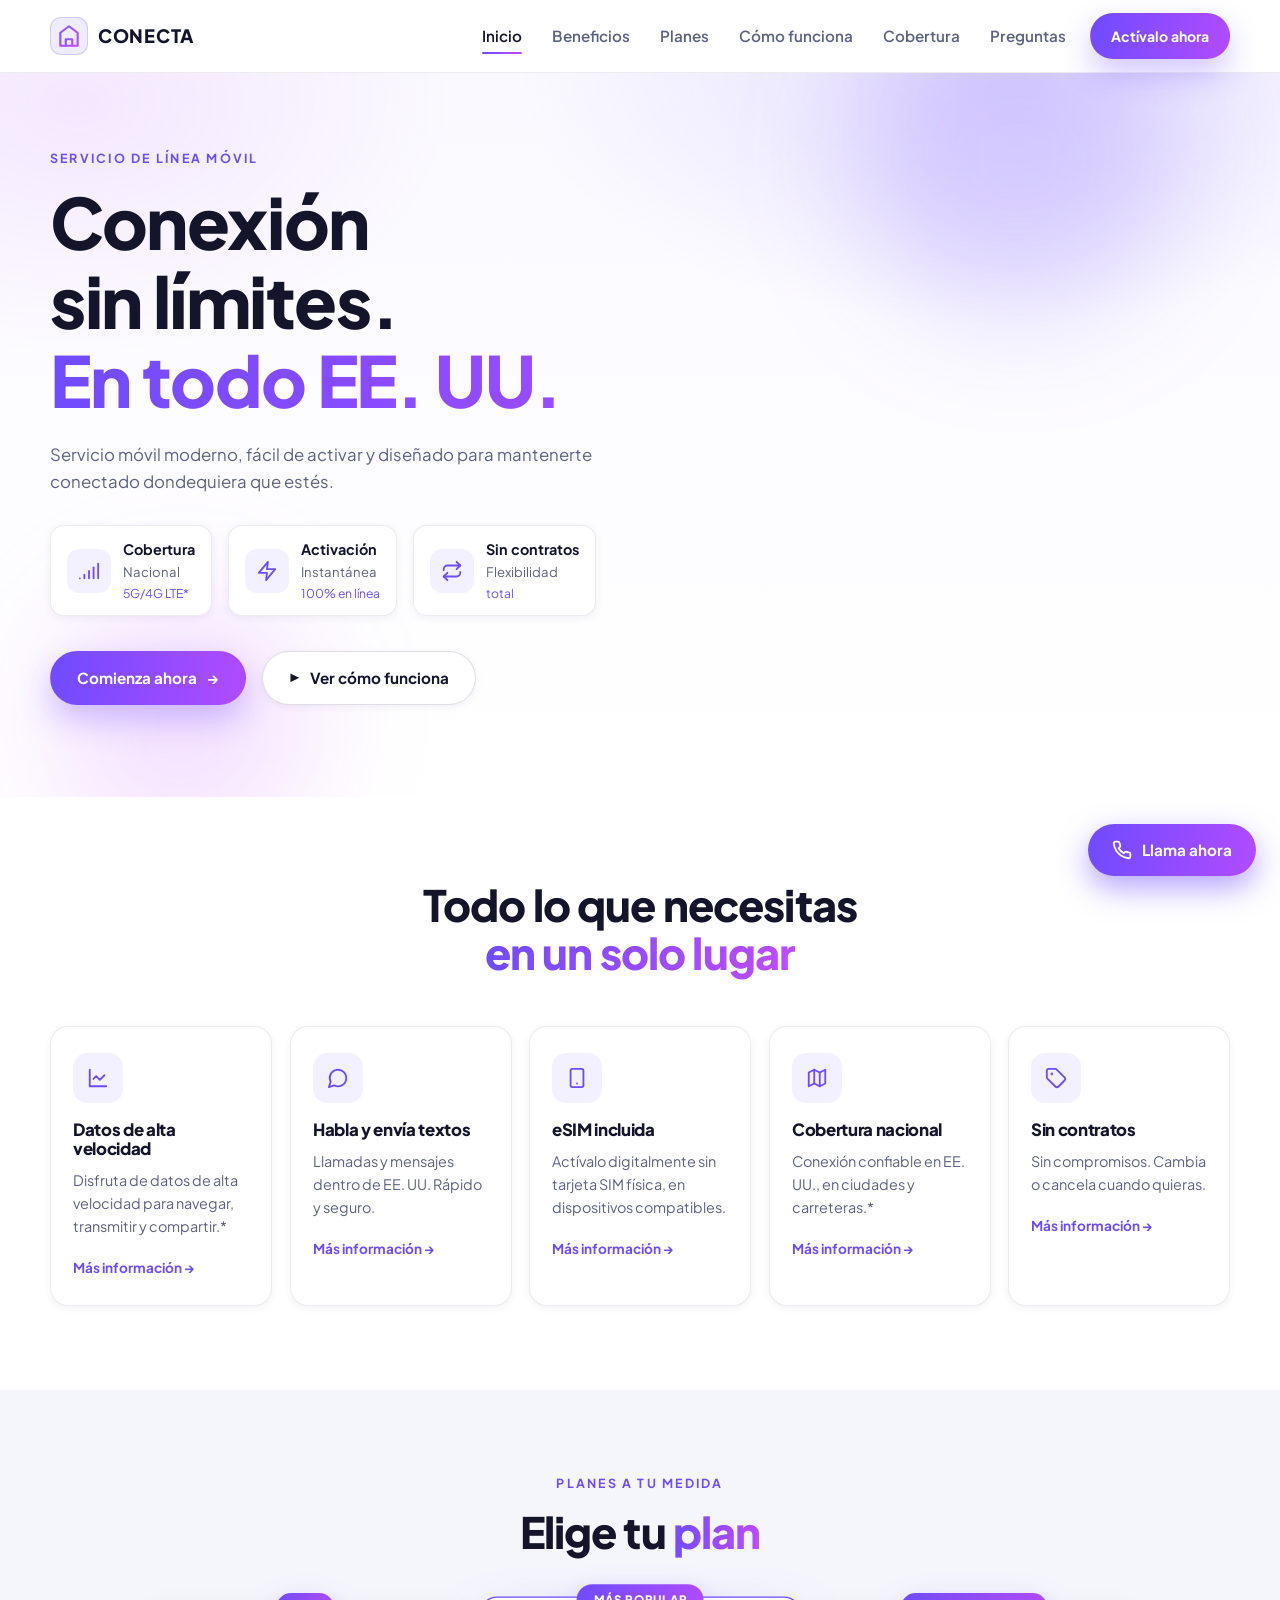
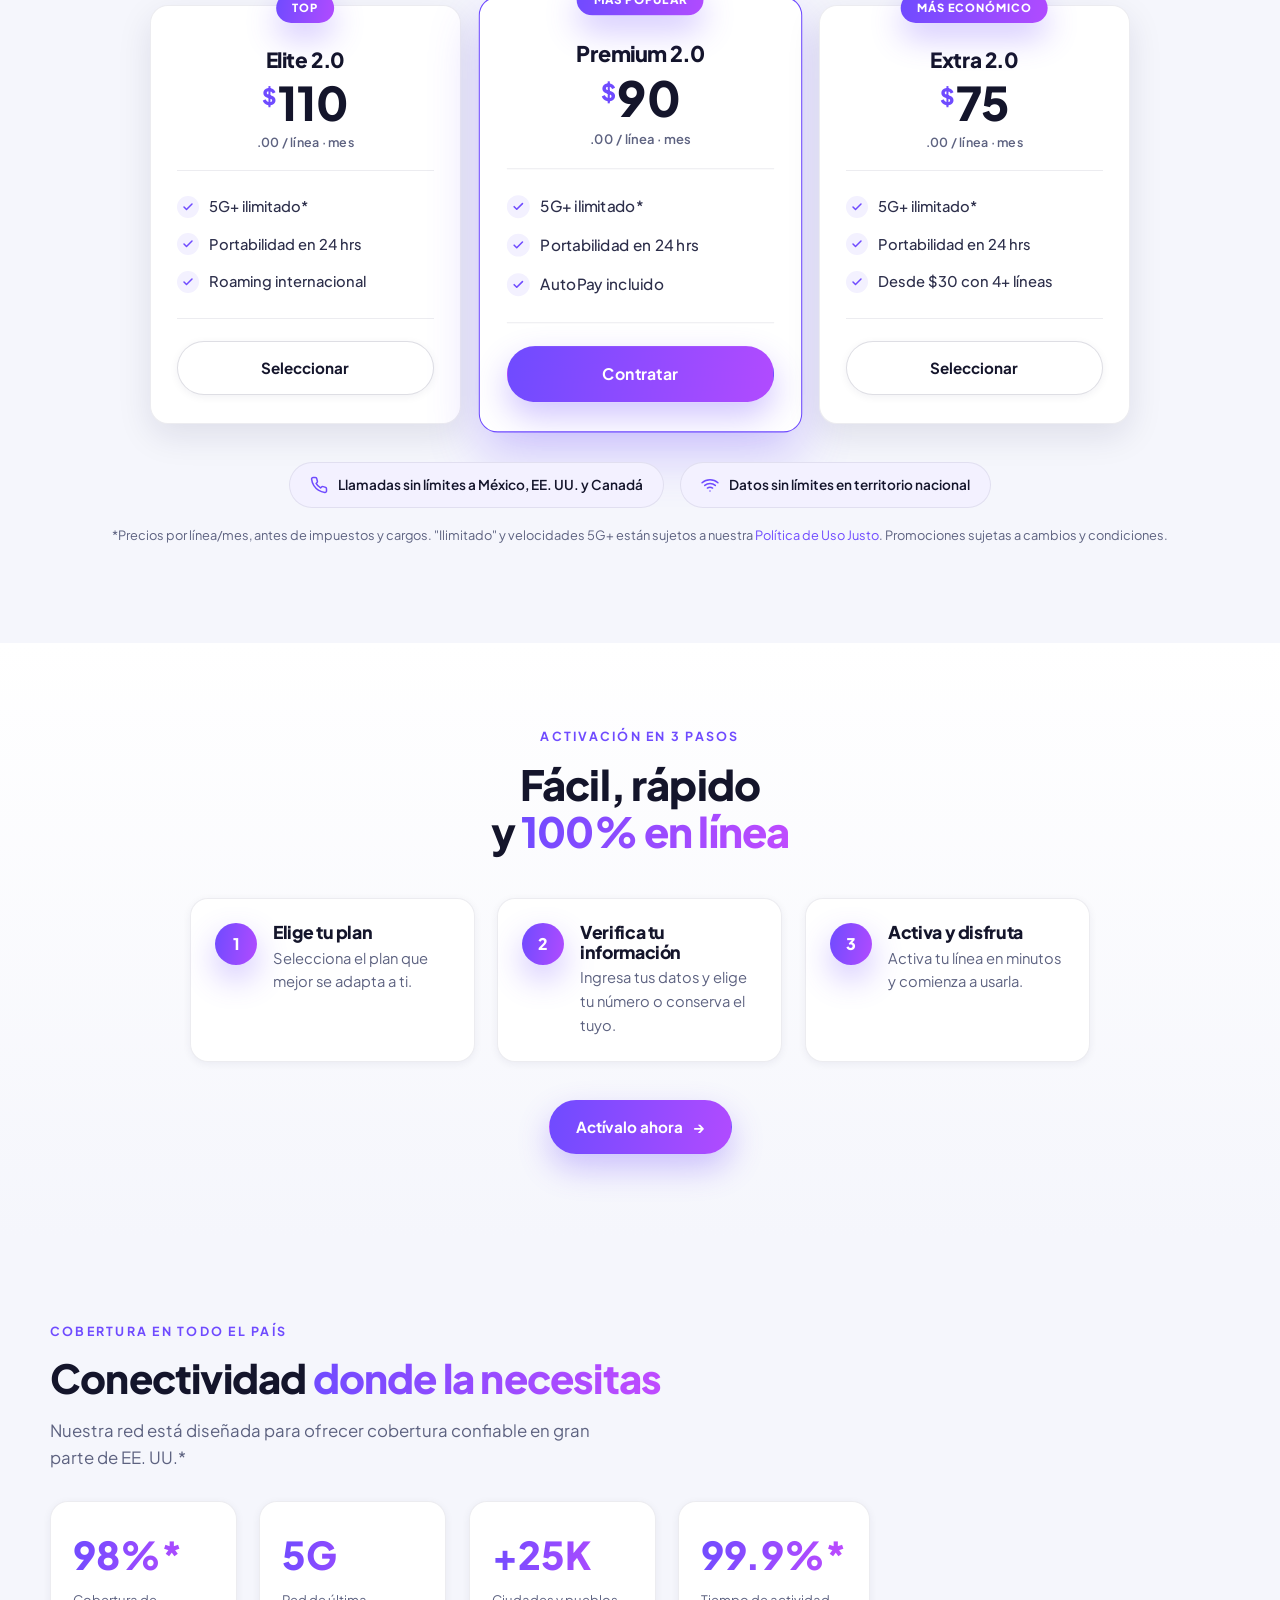
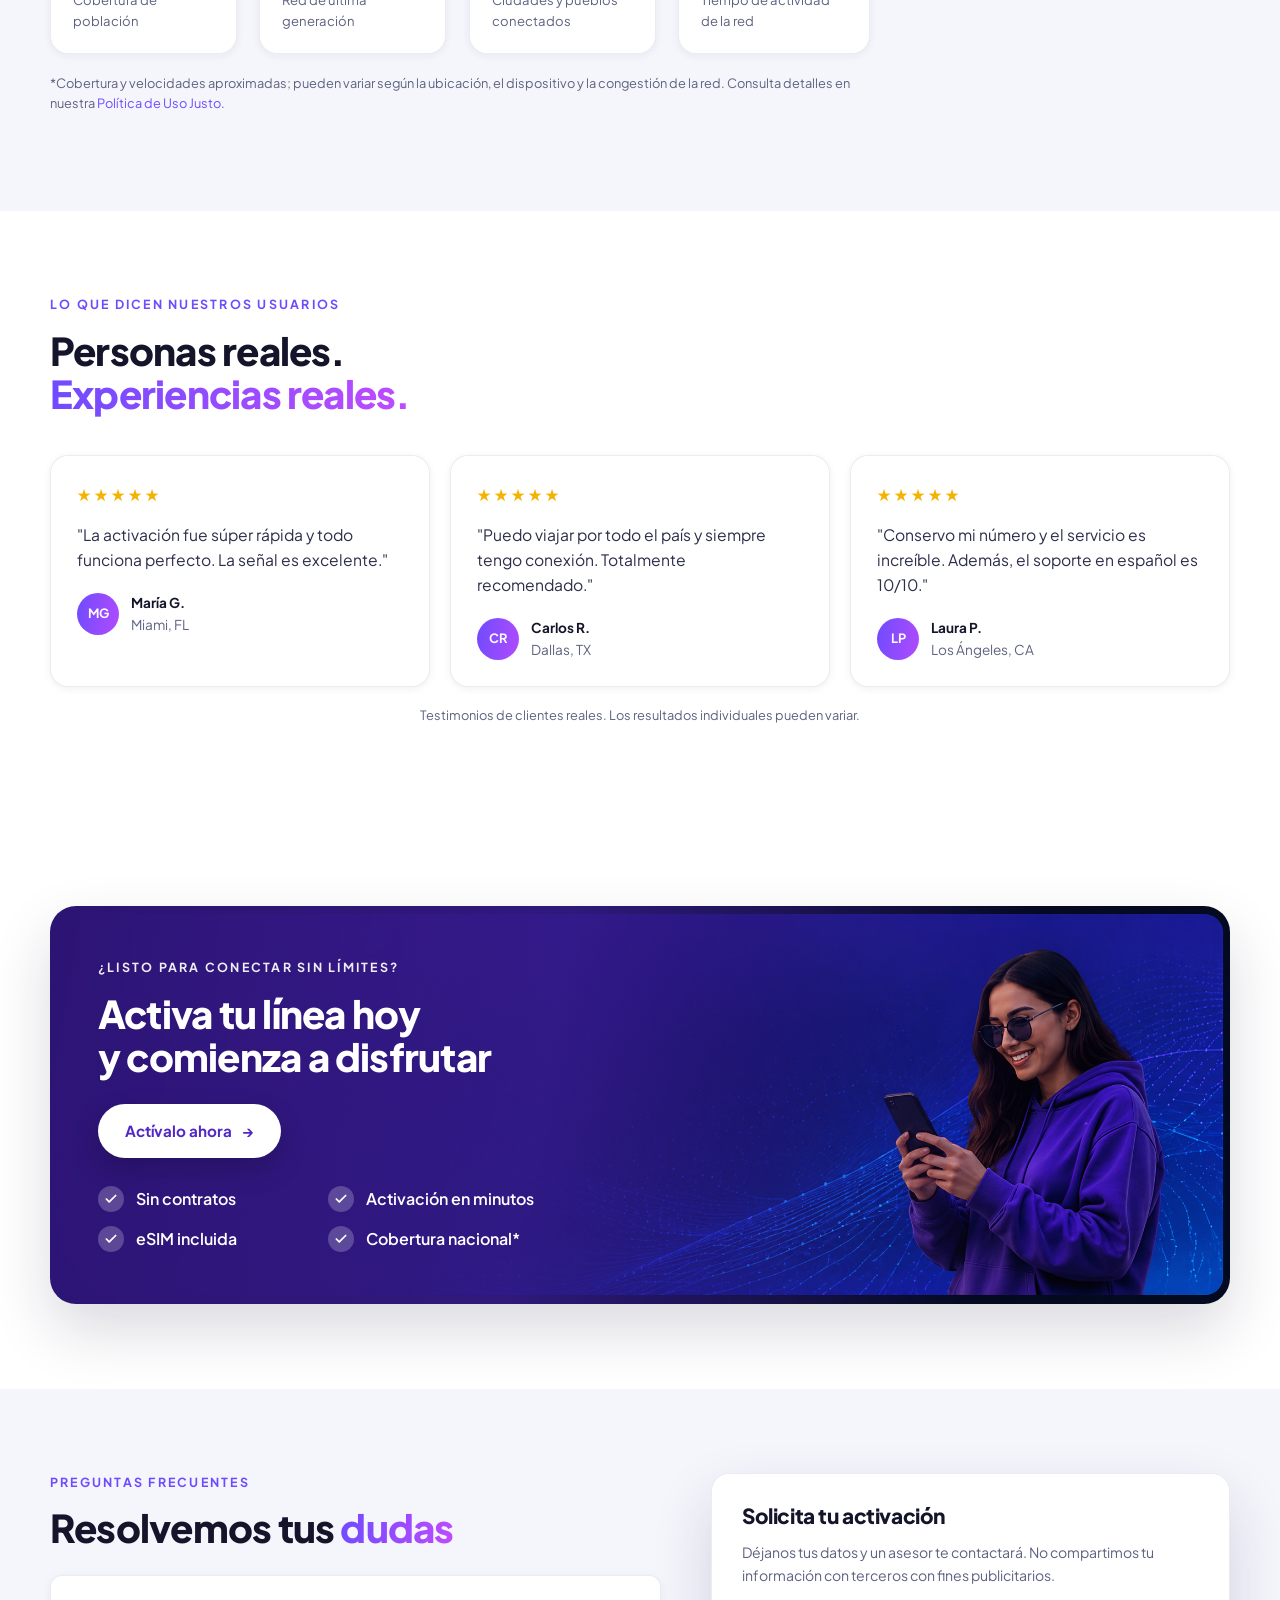
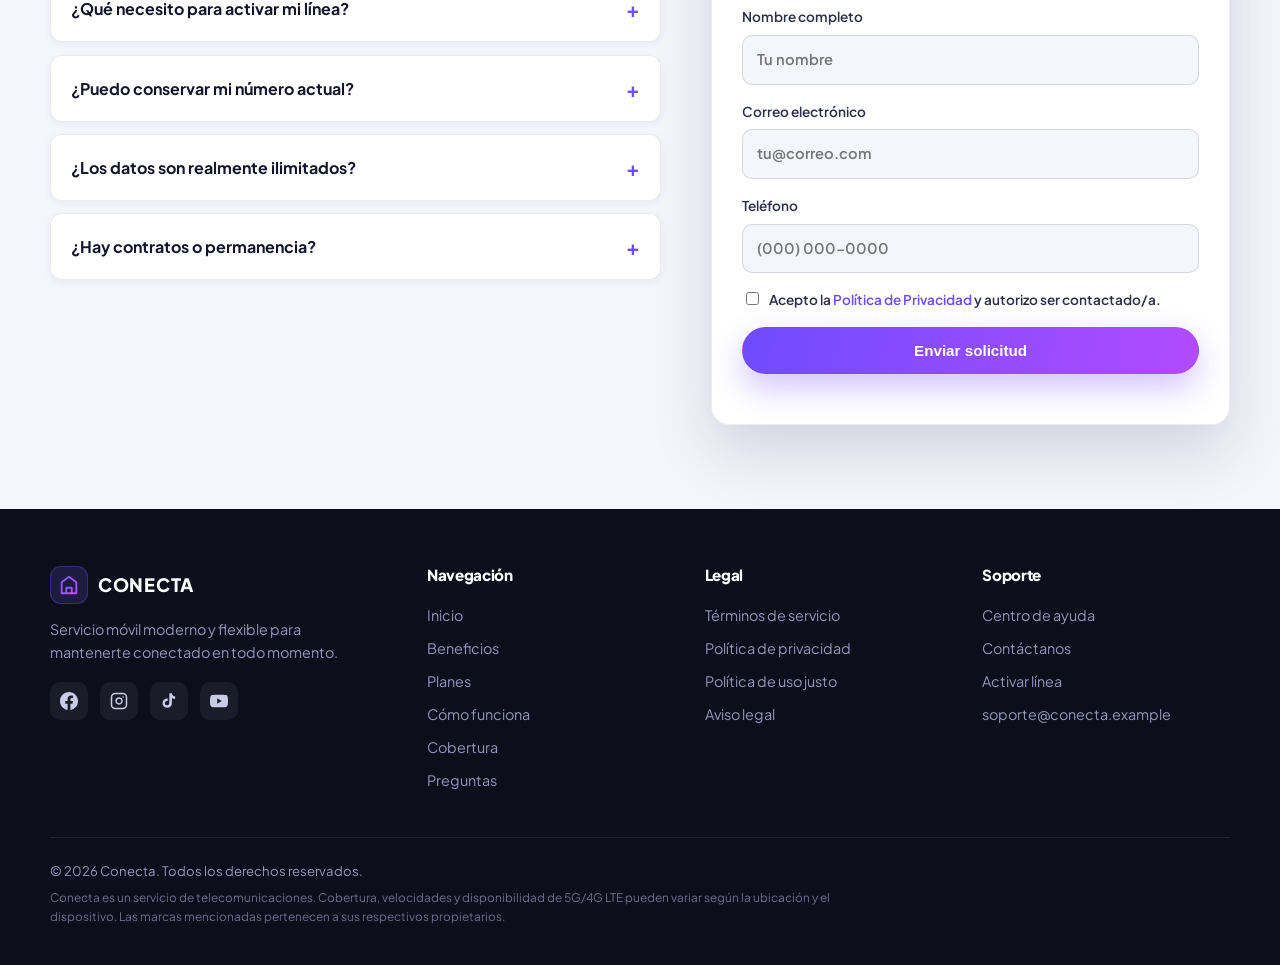
==== index.html @ 4c523ac6 "Agrega seccion de planes (Elite/Premium/Extra) y boton flotante 'Llama ahora' - Seccion 'Elige tu pl" ====
<!DOCTYPE html>
<html lang="es">
<head>
  <meta charset="UTF-8" />
  <meta name="viewport" content="width=device-width, initial-scale=1.0" />
  <title>Conecta — Servicio de línea móvil en EE. UU. | Activación 100% en línea</title>
  <meta name="description" content="Conecta: servicio de línea móvil moderno y fácil de activar en EE. UU. Activación digital con eSIM, sin contratos y cobertura nacional 5G/4G LTE." />
  <meta name="robots" content="index, follow" />
  <link rel="canonical" href="https://zombie550211.github.io/lineas3/" />
  <meta property="og:type" content="website" />
  <meta property="og:title" content="Conecta — Servicio de línea móvil en EE. UU." />
  <meta property="og:description" content="Activación digital con eSIM, sin contratos y cobertura nacional. Conéctate sin límites en todo EE. UU." />
  <meta property="og:image" content="imagenes/telefono.webp" />
  <link rel="preconnect" href="https://fonts.googleapis.com" />
  <link rel="preconnect" href="https://fonts.gstatic.com" crossorigin />
  <link href="https://fonts.googleapis.com/css2?family=Plus+Jakarta+Sans:wght@400;500;600;700;800&display=swap" rel="stylesheet" />
  <link rel="stylesheet" href="styles.css" />
</head>
<body>
  <!-- ===================== HEADER ===================== -->
  <header class="site-header" id="top">
    <div class="container nav-wrap">
      <a href="#top" class="brand" aria-label="Conecta - inicio">
        <span class="brand-mark" aria-hidden="true">
          <svg viewBox="0 0 24 24" width="26" height="26" fill="none" stroke="url(#g1)" stroke-width="2" stroke-linecap="round" stroke-linejoin="round">
            <defs><linearGradient id="g1" x1="0" y1="0" x2="1" y2="1"><stop offset="0" stop-color="#7c5cff"/><stop offset="1" stop-color="#c04bff"/></linearGradient></defs>
            <path d="M12 3 4 9v12h16V9z" /><path d="M9 21v-6h6v6" />
          </svg>
        </span>
        <span class="brand-name">CONECTA</span>
      </a>

      <nav class="main-nav" id="mainNav" aria-label="Navegación principal">
        <a href="#inicio" class="active">Inicio</a>
        <a href="#beneficios">Beneficios</a>
        <a href="#planes">Planes</a>
        <a href="#como-funciona">Cómo funciona</a>
        <a href="#cobertura">Cobertura</a>
        <a href="#preguntas">Preguntas</a>
      </nav>

      <div class="nav-actions">
        <a href="#activar" class="btn btn-primary btn-sm">Actívalo ahora</a>
        <button class="nav-toggle" id="navToggle" aria-label="Abrir menú" aria-expanded="false">
          <span></span><span></span><span></span>
        </button>
      </div>
    </div>
  </header>

  <main>
    <!-- ===================== HERO ===================== -->
    <section class="hero" id="inicio">
      <div class="container hero-grid">
        <div class="hero-copy">
          <p class="eyebrow">SERVICIO DE LÍNEA MÓVIL</p>
          <h1>Conexión<br />sin límites.<br /><span class="grad">En todo EE. UU.</span></h1>
          <p class="lead">Servicio móvil moderno, fácil de activar y diseñado para mantenerte conectado dondequiera que estés.</p>

          <ul class="hero-badges">
            <li>
              <span class="bicon" aria-hidden="true">
                <svg viewBox="0 0 24 24" fill="none" stroke="currentColor" stroke-width="2" stroke-linecap="round" stroke-linejoin="round"><path d="M2 20h.01"/><path d="M7 20v-4"/><path d="M12 20v-8"/><path d="M17 20V8"/><path d="M22 4v16"/></svg>
              </span>
              <span><strong>Cobertura</strong><br />Nacional<br /><em>5G/4G LTE*</em></span>
            </li>
            <li>
              <span class="bicon" aria-hidden="true">
                <svg viewBox="0 0 24 24" fill="none" stroke="currentColor" stroke-width="2" stroke-linecap="round" stroke-linejoin="round"><path d="M13 2 3 14h9l-1 8 10-12h-9z"/></svg>
              </span>
              <span><strong>Activación</strong><br />Instantánea<br /><em>100% en línea</em></span>
            </li>
            <li>
              <span class="bicon" aria-hidden="true">
                <svg viewBox="0 0 24 24" fill="none" stroke="currentColor" stroke-width="2" stroke-linecap="round" stroke-linejoin="round"><path d="m17 2 4 4-4 4"/><path d="M3 11v-1a4 4 0 0 1 4-4h14"/><path d="m7 22-4-4 4-4"/><path d="M21 13v1a4 4 0 0 1-4 4H3"/></svg>
              </span>
              <span><strong>Sin contratos</strong><br />Flexibilidad<br /><em>total</em></span>
            </li>
          </ul>

          <div class="hero-cta">
            <a href="#activar" class="btn btn-primary">Comienza ahora <span class="arrow">→</span></a>
            <a href="#como-funciona" class="btn btn-ghost"><span class="play">▶</span> Ver cómo funciona</a>
          </div>
        </div>
      </div>
    </section>

    <!-- ===================== BENEFICIOS ===================== -->
    <section class="section beneficios" id="beneficios">
      <div class="container">
        <h2 class="section-title">Todo lo que necesitas<br /><span class="grad">en un solo lugar</span></h2>

        <div class="cards-grid">
          <article class="feature-card">
            <span class="fc-icon" aria-hidden="true">
              <svg viewBox="0 0 24 24" fill="none" stroke="currentColor" stroke-width="2" stroke-linecap="round" stroke-linejoin="round"><path d="M3 3v18h18"/><path d="m19 9-5 5-4-4-3 3"/></svg>
            </span>
            <h3>Datos de alta velocidad</h3>
            <p>Disfruta de datos de alta velocidad para navegar, transmitir y compartir.*</p>
            <a href="#activar" class="link-more">Más información →</a>
          </article>
          <article class="feature-card">
            <span class="fc-icon" aria-hidden="true">
              <svg viewBox="0 0 24 24" fill="none" stroke="currentColor" stroke-width="2" stroke-linecap="round" stroke-linejoin="round"><path d="M7.9 20A9 9 0 1 0 4 16.1L2 22Z"/></svg>
            </span>
            <h3>Habla y envía textos</h3>
            <p>Llamadas y mensajes dentro de EE. UU. Rápido y seguro.</p>
            <a href="#activar" class="link-more">Más información →</a>
          </article>
          <article class="feature-card">
            <span class="fc-icon" aria-hidden="true">
              <svg viewBox="0 0 24 24" fill="none" stroke="currentColor" stroke-width="2" stroke-linecap="round" stroke-linejoin="round"><rect width="14" height="20" x="5" y="2" rx="2"/><path d="M12 18h.01"/></svg>
            </span>
            <h3>eSIM incluida</h3>
            <p>Actívalo digitalmente sin tarjeta SIM física, en dispositivos compatibles.</p>
            <a href="#activar" class="link-more">Más información →</a>
          </article>
          <article class="feature-card">
            <span class="fc-icon" aria-hidden="true">
              <svg viewBox="0 0 24 24" fill="none" stroke="currentColor" stroke-width="2" stroke-linecap="round" stroke-linejoin="round"><path d="m3 6 6-3 6 3 6-3v15l-6 3-6-3-6 3z"/><path d="M9 3v15"/><path d="M15 6v15"/></svg>
            </span>
            <h3>Cobertura nacional</h3>
            <p>Conexión confiable en EE. UU., en ciudades y carreteras.*</p>
            <a href="#cobertura" class="link-more">Más información →</a>
          </article>
          <article class="feature-card">
            <span class="fc-icon" aria-hidden="true">
              <svg viewBox="0 0 24 24" fill="none" stroke="currentColor" stroke-width="2" stroke-linecap="round" stroke-linejoin="round"><path d="M12.586 2.586A2 2 0 0 0 11.172 2H4a2 2 0 0 0-2 2v7.172a2 2 0 0 0 .586 1.414l8.704 8.704a2.426 2.426 0 0 0 3.42 0l6.58-6.58a2.426 2.426 0 0 0 0-3.42z"/><circle cx="7.5" cy="7.5" r=".5" fill="currentColor"/></svg>
            </span>
            <h3>Sin contratos</h3>
            <p>Sin compromisos. Cambia o cancela cuando quieras.</p>
            <a href="#activar" class="link-more">Más información →</a>
          </article>
        </div>
      </div>
    </section>

    <!-- ===================== PLANES ===================== -->
    <section class="section planes" id="planes">
      <div class="container">
        <p class="eyebrow center">PLANES A TU MEDIDA</p>
        <h2 class="section-title">Elige tu <span class="grad">plan</span></h2>

        <div class="plans-grid">
          <article class="plan-card">
            <span class="plan-badge">TOP</span>
            <h3>Elite 2.0</h3>
            <div class="plan-price"><span class="currency">$</span>110<span class="per">.00 / línea · mes</span></div>
            <ul class="plan-features">
              <li><span class="pcheck"><svg viewBox="0 0 24 24" fill="none" stroke="currentColor" stroke-width="3" stroke-linecap="round" stroke-linejoin="round"><path d="M20 6 9 17l-5-5"/></svg></span> 5G+ ilimitado*</li>
              <li><span class="pcheck"><svg viewBox="0 0 24 24" fill="none" stroke="currentColor" stroke-width="3" stroke-linecap="round" stroke-linejoin="round"><path d="M20 6 9 17l-5-5"/></svg></span> Portabilidad en 24 hrs</li>
              <li><span class="pcheck"><svg viewBox="0 0 24 24" fill="none" stroke="currentColor" stroke-width="3" stroke-linecap="round" stroke-linejoin="round"><path d="M20 6 9 17l-5-5"/></svg></span> Roaming internacional</li>
            </ul>
            <a href="#contacto" class="btn btn-ghost btn-block">Seleccionar</a>
          </article>

          <article class="plan-card featured">
            <span class="plan-badge">MÁS POPULAR</span>
            <h3>Premium 2.0</h3>
            <div class="plan-price"><span class="currency">$</span>90<span class="per">.00 / línea · mes</span></div>
            <ul class="plan-features">
              <li><span class="pcheck"><svg viewBox="0 0 24 24" fill="none" stroke="currentColor" stroke-width="3" stroke-linecap="round" stroke-linejoin="round"><path d="M20 6 9 17l-5-5"/></svg></span> 5G+ ilimitado*</li>
              <li><span class="pcheck"><svg viewBox="0 0 24 24" fill="none" stroke="currentColor" stroke-width="3" stroke-linecap="round" stroke-linejoin="round"><path d="M20 6 9 17l-5-5"/></svg></span> Portabilidad en 24 hrs</li>
              <li><span class="pcheck"><svg viewBox="0 0 24 24" fill="none" stroke="currentColor" stroke-width="3" stroke-linecap="round" stroke-linejoin="round"><path d="M20 6 9 17l-5-5"/></svg></span> AutoPay incluido</li>
            </ul>
            <a href="#contacto" class="btn btn-primary btn-block">Contratar</a>
          </article>

          <article class="plan-card">
            <span class="plan-badge">MÁS ECONÓMICO</span>
            <h3>Extra 2.0</h3>
            <div class="plan-price"><span class="currency">$</span>75<span class="per">.00 / línea · mes</span></div>
            <ul class="plan-features">
              <li><span class="pcheck"><svg viewBox="0 0 24 24" fill="none" stroke="currentColor" stroke-width="3" stroke-linecap="round" stroke-linejoin="round"><path d="M20 6 9 17l-5-5"/></svg></span> 5G+ ilimitado*</li>
              <li><span class="pcheck"><svg viewBox="0 0 24 24" fill="none" stroke="currentColor" stroke-width="3" stroke-linecap="round" stroke-linejoin="round"><path d="M20 6 9 17l-5-5"/></svg></span> Portabilidad en 24 hrs</li>
              <li><span class="pcheck"><svg viewBox="0 0 24 24" fill="none" stroke="currentColor" stroke-width="3" stroke-linecap="round" stroke-linejoin="round"><path d="M20 6 9 17l-5-5"/></svg></span> Desde $30 con 4+ líneas</li>
            </ul>
            <a href="#contacto" class="btn btn-ghost btn-block">Seleccionar</a>
          </article>
        </div>

        <div class="plans-highlights">
          <div>
            <svg viewBox="0 0 24 24" fill="none" stroke="currentColor" stroke-width="2" stroke-linecap="round" stroke-linejoin="round"><path d="M22 16.92v3a2 2 0 0 1-2.18 2 19.79 19.79 0 0 1-8.63-3.07 19.5 19.5 0 0 1-6-6 19.79 19.79 0 0 1-3.07-8.67A2 2 0 0 1 4.11 2h3a2 2 0 0 1 2 1.72c.13.96.36 1.9.7 2.81a2 2 0 0 1-.45 2.11L8.09 9.91a16 16 0 0 0 6 6l1.27-1.27a2 2 0 0 1 2.11-.45c.91.34 1.85.57 2.81.7A2 2 0 0 1 22 16.92z"/></svg>
            <span>Llamadas sin límites a México, EE. UU. y Canadá</span>
          </div>
          <div>
            <svg viewBox="0 0 24 24" fill="none" stroke="currentColor" stroke-width="2" stroke-linecap="round" stroke-linejoin="round"><path d="M5 12.55a11 11 0 0 1 14.08 0"/><path d="M1.42 9a16 16 0 0 1 21.16 0"/><path d="M8.53 16.11a6 6 0 0 1 6.95 0"/><line x1="12" x2="12.01" y1="20" y2="20"/></svg>
            <span>Datos sin límites en territorio nacional</span>
          </div>
        </div>

        <p class="fineprint center">*Precios por línea/mes, antes de impuestos y cargos. "Ilimitado" y velocidades 5G+ están sujetos a nuestra <a href="uso-justo.html">Política de Uso Justo</a>. Promociones sujetas a cambios y condiciones.</p>
      </div>
    </section>

    <!-- ===================== CÓMO FUNCIONA ===================== -->
    <section class="section como-funciona" id="como-funciona">
      <div class="container cf-grid">
        <div class="cf-copy">
          <p class="eyebrow">ACTIVACIÓN EN 3 PASOS</p>
          <h2>Fácil, rápido<br />y <span class="grad">100% en línea</span></h2>

          <ol class="steps">
            <li>
              <span class="step-num">1</span>
              <div>
                <h3>Elige tu plan</h3>
                <p>Selecciona el plan que mejor se adapta a ti.</p>
              </div>
            </li>
            <li>
              <span class="step-num">2</span>
              <div>
                <h3>Verifica tu información</h3>
                <p>Ingresa tus datos y elige tu número o conserva el tuyo.</p>
              </div>
            </li>
            <li>
              <span class="step-num">3</span>
              <div>
                <h3>Activa y disfruta</h3>
                <p>Activa tu línea en minutos y comienza a usarla.</p>
              </div>
            </li>
          </ol>

          <a href="#activar" class="btn btn-primary">Actívalo ahora <span class="arrow">→</span></a>
        </div>
      </div>
    </section>

    <!-- ===================== COBERTURA ===================== -->
    <section class="section cobertura" id="cobertura">
      <div class="container cov-grid">
        <div class="cov-copy">
          <p class="eyebrow">COBERTURA EN TODO EL PAÍS</p>
          <h2>Conectividad <span class="grad">donde la necesitas</span></h2>
          <p class="lead">Nuestra red está diseñada para ofrecer cobertura confiable en gran parte de EE. UU.*</p>

          <div class="stats">
            <div><strong class="grad">98%*</strong><span>Cobertura de población</span></div>
            <div><strong class="grad">5G</strong><span>Red de última generación</span></div>
            <div><strong class="grad">+25K</strong><span>Ciudades y pueblos conectados</span></div>
            <div><strong class="grad">99.9%*</strong><span>Tiempo de actividad de la red</span></div>
          </div>
          <p class="fineprint">*Cobertura y velocidades aproximadas; pueden variar según la ubicación, el dispositivo y la congestión de la red. Consulta detalles en nuestra <a href="uso-justo.html">Política de Uso Justo</a>.</p>
        </div>
      </div>
    </section>

    <!-- ===================== TESTIMONIOS ===================== -->
    <section class="section testimonios" id="testimonios">
      <div class="container">
        <div class="test-head">
          <p class="eyebrow">LO QUE DICEN NUESTROS USUARIOS</p>
          <h2>Personas reales.<br /><span class="grad">Experiencias reales.</span></h2>
        </div>

        <div class="test-grid">
          <figure class="test-card">
            <div class="stars" aria-label="5 de 5 estrellas">★★★★★</div>
            <blockquote>"La activación fue súper rápida y todo funciona perfecto. La señal es excelente."</blockquote>
            <figcaption><span class="avatar" aria-hidden="true">MG</span><span><strong>María G.</strong><br />Miami, FL</span></figcaption>
          </figure>
          <figure class="test-card">
            <div class="stars" aria-label="5 de 5 estrellas">★★★★★</div>
            <blockquote>"Puedo viajar por todo el país y siempre tengo conexión. Totalmente recomendado."</blockquote>
            <figcaption><span class="avatar" aria-hidden="true">CR</span><span><strong>Carlos R.</strong><br />Dallas, TX</span></figcaption>
          </figure>
          <figure class="test-card">
            <div class="stars" aria-label="5 de 5 estrellas">★★★★★</div>
            <blockquote>"Conservo mi número y el servicio es increíble. Además, el soporte en español es 10/10."</blockquote>
            <figcaption><span class="avatar" aria-hidden="true">LP</span><span><strong>Laura P.</strong><br />Los Ángeles, CA</span></figcaption>
          </figure>
        </div>
        <p class="fineprint center">Testimonios de clientes reales. Los resultados individuales pueden variar.</p>
      </div>
    </section>

    <!-- ===================== CTA FINAL ===================== -->
    <section class="section cta-final" id="activar">
      <div class="container">
        <div class="cta-banner">
          <div class="cta-inner">
            <div class="cta-copy">
              <p class="eyebrow light">¿LISTO PARA CONECTAR SIN LÍMITES?</p>
              <h2>Activa tu línea hoy<br />y comienza a disfrutar</h2>
              <a href="#contacto" class="btn btn-light">Actívalo ahora <span class="arrow">→</span></a>
            </div>
            <ul class="cta-list">
              <li><span class="check"><svg viewBox="0 0 24 24" fill="none" stroke="currentColor" stroke-width="3" stroke-linecap="round" stroke-linejoin="round"><path d="M20 6 9 17l-5-5"/></svg></span> Sin contratos</li>
              <li><span class="check"><svg viewBox="0 0 24 24" fill="none" stroke="currentColor" stroke-width="3" stroke-linecap="round" stroke-linejoin="round"><path d="M20 6 9 17l-5-5"/></svg></span> Activación en minutos</li>
              <li><span class="check"><svg viewBox="0 0 24 24" fill="none" stroke="currentColor" stroke-width="3" stroke-linecap="round" stroke-linejoin="round"><path d="M20 6 9 17l-5-5"/></svg></span> eSIM incluida</li>
              <li><span class="check"><svg viewBox="0 0 24 24" fill="none" stroke="currentColor" stroke-width="3" stroke-linecap="round" stroke-linejoin="round"><path d="M20 6 9 17l-5-5"/></svg></span> Cobertura nacional*</li>
            </ul>
          </div>
        </div>
      </div>
    </section>

    <!-- ===================== PREGUNTAS / CONTACTO ===================== -->
    <section class="section preguntas" id="preguntas">
      <div class="container faq-grid">
        <div>
          <p class="eyebrow">PREGUNTAS FRECUENTES</p>
          <h2>Resolvemos tus <span class="grad">dudas</span></h2>
          <div class="faq">
            <details>
              <summary>¿Qué necesito para activar mi línea?</summary>
              <p>Un dispositivo compatible con eSIM (o una SIM física), una identificación válida y una conexión a internet. Todo el proceso es 100% en línea.</p>
            </details>
            <details>
              <summary>¿Puedo conservar mi número actual?</summary>
              <p>Sí. Durante la activación puedes solicitar la portabilidad de tu número desde tu proveedor anterior, sujeto a verificación.</p>
            </details>
            <details>
              <summary>¿Los datos son realmente ilimitados?</summary>
              <p>Ofrecemos planes con datos de alta velocidad. Tras alcanzar el umbral del plan, la velocidad puede reducirse según nuestra Política de Uso Justo. No hay cargos sorpresa.</p>
            </details>
            <details>
              <summary>¿Hay contratos o permanencia?</summary>
              <p>No. Puedes cambiar o cancelar tu plan cuando quieras, sin penalizaciones.</p>
            </details>
          </div>
        </div>

        <div id="contacto" class="contact-card">
          <h3>Solicita tu activación</h3>
          <p class="muted">Déjanos tus datos y un asesor te contactará. No compartimos tu información con terceros con fines publicitarios.</p>
          <form class="lead-form" id="leadForm" novalidate>
            <label>Nombre completo
              <input type="text" name="nombre" required autocomplete="name" placeholder="Tu nombre" />
            </label>
            <label>Correo electrónico
              <input type="email" name="email" required autocomplete="email" placeholder="tu@correo.com" />
            </label>
            <label>Teléfono
              <input type="tel" name="telefono" required autocomplete="tel" placeholder="(000) 000-0000" />
            </label>
            <label class="consent">
              <input type="checkbox" name="consent" required />
              <span>Acepto la <a href="privacidad.html">Política de Privacidad</a> y autorizo ser contactado/a.</span>
            </label>
            <button type="submit" class="btn btn-primary btn-block">Enviar solicitud</button>
            <p class="form-msg" id="formMsg" role="status" aria-live="polite"></p>
          </form>
        </div>
      </div>
    </section>
  </main>

  <!-- ===================== BOTÓN FLOTANTE LLAMAR =====================
       Reemplaza el número de tel: por el número real de tu negocio. -->
  <a href="tel:+10000000000" class="call-fab" aria-label="Llama ahora para activar tu línea">
    <svg viewBox="0 0 24 24" fill="none" stroke="currentColor" stroke-width="2.2" stroke-linecap="round" stroke-linejoin="round"><path d="M22 16.92v3a2 2 0 0 1-2.18 2 19.79 19.79 0 0 1-8.63-3.07 19.5 19.5 0 0 1-6-6 19.79 19.79 0 0 1-3.07-8.67A2 2 0 0 1 4.11 2h3a2 2 0 0 1 2 1.72c.13.96.36 1.9.7 2.81a2 2 0 0 1-.45 2.11L8.09 9.91a16 16 0 0 0 6 6l1.27-1.27a2 2 0 0 1 2.11-.45c.91.34 1.85.57 2.81.7A2 2 0 0 1 22 16.92z"/></svg>
    <span>Llama ahora</span>
  </a>

  <!-- ===================== FOOTER ===================== -->
  <footer class="site-footer">
    <div class="container footer-grid">
      <div class="footer-brand">
        <a href="#top" class="brand">
          <span class="brand-mark" aria-hidden="true">
            <svg viewBox="0 0 24 24" width="22" height="22" fill="none" stroke="url(#g2)" stroke-width="2" stroke-linecap="round" stroke-linejoin="round">
              <defs><linearGradient id="g2" x1="0" y1="0" x2="1" y2="1"><stop offset="0" stop-color="#7c5cff"/><stop offset="1" stop-color="#c04bff"/></linearGradient></defs>
              <path d="M12 3 4 9v12h16V9z" /><path d="M9 21v-6h6v6" />
            </svg>
          </span>
          <span class="brand-name">CONECTA</span>
        </a>
        <p>Servicio móvil moderno y flexible para mantenerte conectado en todo momento.</p>
        <div class="footer-social">
          <a href="#" aria-label="Facebook"><svg viewBox="0 0 24 24" fill="currentColor"><path d="M24 12.07C24 5.4 18.63 0 12 0S0 5.4 0 12.07c0 6.02 4.39 11.01 10.13 11.93v-8.44H7.08v-3.49h3.05V9.41c0-3.02 1.79-4.69 4.53-4.69 1.31 0 2.69.24 2.69.24v2.97h-1.52c-1.49 0-1.96.93-1.96 1.89v2.25h3.33l-.53 3.49h-2.8v8.44C19.61 23.08 24 18.09 24 12.07z"/></svg></a>
          <a href="#" aria-label="Instagram"><svg viewBox="0 0 24 24" fill="none" stroke="currentColor" stroke-width="2" stroke-linecap="round" stroke-linejoin="round"><rect width="20" height="20" x="2" y="2" rx="5"/><path d="M16 11.37A4 4 0 1 1 12.63 8 4 4 0 0 1 16 11.37z"/><line x1="17.5" x2="17.51" y1="6.5" y2="6.5"/></svg></a>
          <a href="#" aria-label="TikTok"><svg viewBox="0 0 24 24" fill="currentColor"><path d="M12.53 1.5h3.36a4.83 4.83 0 0 0 4.28 4.32v3.39a8.2 8.2 0 0 1-4.27-1.2v6.86a6.27 6.27 0 1 1-6.27-6.27c.22 0 .43.02.64.05v3.5a2.86 2.86 0 1 0 2.02 2.74z"/></svg></a>
          <a href="#" aria-label="YouTube"><svg viewBox="0 0 24 24" fill="currentColor"><path d="M23.5 6.2a3.02 3.02 0 0 0-2.12-2.14C19.5 3.55 12 3.55 12 3.55s-7.5 0-9.38.51A3.02 3.02 0 0 0 .5 6.2C0 8.08 0 12 0 12s0 3.92.5 5.8a3.02 3.02 0 0 0 2.12 2.14c1.88.51 9.38.51 9.38.51s7.5 0 9.38-.51a3.02 3.02 0 0 0 2.12-2.14C24 15.92 24 12 24 12s0-3.92-.5-5.8zM9.6 15.6V8.4l6.2 3.6z"/></svg></a>
        </div>
      </div>

      <nav class="footer-col" aria-label="Navegación">
        <h4>Navegación</h4>
        <a href="#inicio">Inicio</a>
        <a href="#beneficios">Beneficios</a>
        <a href="#planes">Planes</a>
        <a href="#como-funciona">Cómo funciona</a>
        <a href="#cobertura">Cobertura</a>
        <a href="#preguntas">Preguntas</a>
      </nav>

      <nav class="footer-col" aria-label="Legal">
        <h4>Legal</h4>
        <a href="terminos.html">Términos de servicio</a>
        <a href="privacidad.html">Política de privacidad</a>
        <a href="uso-justo.html">Política de uso justo</a>
        <a href="aviso-legal.html">Aviso legal</a>
      </nav>

      <nav class="footer-col" aria-label="Soporte">
        <h4>Soporte</h4>
        <a href="#preguntas">Centro de ayuda</a>
        <a href="#contacto">Contáctanos</a>
        <a href="#activar">Activar línea</a>
        <a href="mailto:soporte@conecta.example">soporte@conecta.example</a>
      </nav>
    </div>

    <div class="container footer-bottom">
      <p>© 2026 Conecta. Todos los derechos reservados.</p>
      <p class="disclaimer">Conecta es un servicio de telecomunicaciones. Cobertura, velocidades y disponibilidad de 5G/4G LTE pueden variar según la ubicación y el dispositivo. Las marcas mencionadas pertenecen a sus respectivos propietarios.</p>
    </div>
  </footer>

  <script src="script.js"></script>
</body>
</html>
---- styles.css ----
/* ===================== TOKENS (TEMA CLARO) ===================== */
:root {
  --bg: #ffffff;
  --bg-2: #f5f6fc;
  --bg-3: #eef0fb;
  --panel: #ffffff;
  --panel-2: #f3f1ff;
  --line: rgba(23, 23, 64, 0.08);
  --line-strong: rgba(23, 23, 64, 0.14);
  --text: #14152b;
  --text-2: #2c2e4a;
  --muted: #5d6280;
  --violet: #6f4bff;
  --violet-2: #7c5cff;
  --magenta: #c04bff;
  --grad: linear-gradient(100deg, #6f4bff 0%, #c04bff 100%);
  --grad-btn: linear-gradient(100deg, #6f4bff 0%, #b14bff 100%);
  --radius: 18px;
  --radius-sm: 12px;
  --maxw: 1180px;
  --shadow-sm: 0 2px 8px rgba(23, 23, 64, 0.06);
  --shadow: 0 12px 34px rgba(23, 23, 64, 0.10);
  --shadow-lg: 0 26px 60px rgba(23, 23, 64, 0.16);
  --shadow-violet: 0 14px 32px rgba(111, 75, 255, 0.32);
}

* { box-sizing: border-box; }
html { scroll-behavior: smooth; scroll-padding-top: 84px; }
body {
  margin: 0;
  font-family: "Plus Jakarta Sans", system-ui, -apple-system, Segoe UI, Roboto, sans-serif;
  color: var(--text);
  background: var(--bg);
  line-height: 1.6;
  -webkit-font-smoothing: antialiased;
  overflow-x: hidden;
}
img { max-width: 100%; display: block; height: auto; }
a { color: inherit; text-decoration: none; }
h1, h2, h3, h4 { line-height: 1.12; margin: 0; font-weight: 800; letter-spacing: -0.02em; }
.container { width: min(100% - 40px, var(--maxw)); margin-inline: auto; }
.grad { background: var(--grad); -webkit-background-clip: text; background-clip: text; color: transparent; }
.eyebrow { color: var(--violet); font-size: 0.78rem; font-weight: 700; letter-spacing: 0.18em; text-transform: uppercase; margin: 0 0 14px; }
.eyebrow.light { color: rgba(255, 255, 255, 0.92); }
.lead { color: var(--muted); font-size: 1.05rem; max-width: 46ch; }
.muted { color: var(--muted); }
.section { padding: 84px 0; position: relative; }
.section-title { text-align: center; font-size: clamp(1.9rem, 4vw, 2.7rem); margin-bottom: 48px; }
.fineprint { color: var(--muted); font-size: 0.8rem; margin-top: 18px; }
.fineprint.center { text-align: center; }
.fineprint a { color: var(--violet); }

/* Iconos SVG genéricos */
svg { display: block; }
.bicon svg, .fc-icon svg, .step-num svg { width: 22px; height: 22px; }

/* ===================== ANIMACIONES ===================== */
@keyframes floatY { 0%, 100% { transform: translateY(0); } 50% { transform: translateY(-8px); } }
@keyframes pulseGlow { 0%, 100% { opacity: .5; } 50% { opacity: 1; } }
@keyframes gradientShift { 0% { background-position: 0% 50%; } 100% { background-position: 200% 50%; } }

.reveal { opacity: 0; transform: translateY(26px); transition: opacity .7s cubic-bezier(.22,.61,.36,1), transform .7s cubic-bezier(.22,.61,.36,1); will-change: opacity, transform; }
.reveal.in { opacity: 1; transform: none; }
.reveal-left { transform: translateX(-30px); }
.reveal-right { transform: translateX(30px); }
.reveal-left.in, .reveal-right.in { transform: none; }

/* ===================== BUTTONS ===================== */
.btn {
  display: inline-flex; align-items: center; gap: 10px;
  padding: 14px 26px; border-radius: 999px; font-weight: 700; font-size: 0.95rem;
  border: 1px solid transparent; cursor: pointer;
  transition: transform .18s ease, box-shadow .18s ease, background .18s, border-color .18s;
  white-space: nowrap;
}
.btn-primary { background: var(--grad-btn); color: #fff; box-shadow: var(--shadow-violet); }
.btn-primary:hover { transform: translateY(-3px); box-shadow: 0 20px 40px rgba(111, 75, 255, 0.42); }
.btn-ghost { background: #fff; color: var(--text); border-color: var(--line-strong); box-shadow: var(--shadow-sm); }
.btn-ghost:hover { transform: translateY(-3px); border-color: var(--violet); box-shadow: var(--shadow); }
.btn-light { background: #fff; color: #5326c6; box-shadow: 0 12px 28px rgba(0,0,0,0.18); }
.btn-light:hover { transform: translateY(-3px); box-shadow: 0 18px 38px rgba(0,0,0,0.26); }
.btn-sm { padding: 11px 20px; font-size: 0.88rem; }
.btn-block { width: 100%; justify-content: center; }
.btn .arrow { transition: transform .18s; }
.btn:hover .arrow { transform: translateX(4px); }
.play { font-size: 0.7rem; }

/* ===================== HEADER ===================== */
.site-header {
  position: sticky; top: 0; z-index: 50;
  background: rgba(255, 255, 255, 0.82); backdrop-filter: blur(14px);
  border-bottom: 1px solid var(--line);
  transition: box-shadow .25s ease, background .25s ease;
}
.site-header.scrolled { box-shadow: var(--shadow); background: rgba(255, 255, 255, 0.92); }
.nav-wrap { display: flex; align-items: center; justify-content: space-between; height: 72px; gap: 24px; }
.brand { display: inline-flex; align-items: center; gap: 10px; font-weight: 800; }
.brand-name { font-size: 1.15rem; letter-spacing: 0.04em; }
.brand-mark { display: grid; place-items: center; width: 38px; height: 38px; border-radius: 11px; background: rgba(111, 75, 255, 0.10); border: 1px solid rgba(111, 75, 255, 0.22); }
.main-nav { display: flex; gap: 30px; margin-left: auto; }
.main-nav a { color: var(--muted); font-weight: 600; font-size: 0.95rem; position: relative; padding: 4px 0; transition: color .15s; }
.main-nav a:hover, .main-nav a.active { color: var(--text); }
.main-nav a.active::after { content: ""; position: absolute; left: 0; bottom: -2px; width: 100%; height: 2px; background: var(--grad); border-radius: 2px; }
.nav-actions { display: flex; align-items: center; gap: 14px; }
.nav-toggle { display: none; flex-direction: column; gap: 5px; background: none; border: 0; cursor: pointer; padding: 6px; }
.nav-toggle span { width: 24px; height: 2px; background: var(--text); border-radius: 2px; transition: .25s; }
.nav-toggle.open span:nth-child(1) { transform: translateY(7px) rotate(45deg); }
.nav-toggle.open span:nth-child(2) { opacity: 0; }
.nav-toggle.open span:nth-child(3) { transform: translateY(-7px) rotate(-45deg); }

/* ===================== HERO ===================== */
.hero { padding: 76px 0 92px; position: relative; overflow: hidden;
  background:
    radial-gradient(800px 420px at 78% 0%, rgba(124, 92, 255, 0.16), transparent 60%),
    radial-gradient(680px 460px at 6% 4%, rgba(192, 75, 255, 0.10), transparent 55%),
    linear-gradient(180deg, #faf9ff 0%, #ffffff 100%);
}
.hero::before, .hero::after {
  content: ""; position: absolute; border-radius: 50%; filter: blur(60px); z-index: 0;
  animation: pulseGlow 6s ease-in-out infinite;
}
.hero::before { width: 320px; height: 320px; background: rgba(124, 92, 255, 0.22); top: -80px; right: 8%; }
.hero::after { width: 260px; height: 260px; background: rgba(192, 75, 255, 0.16); bottom: -60px; left: 4%; animation-delay: 2s; }
.hero-grid { display: block; position: relative; z-index: 1; }
.hero-copy { max-width: 780px; }
.hero h1 { font-size: clamp(2.6rem, 6.2vw, 4.4rem); margin-bottom: 22px; }
.hero .grad { background-size: 200% auto; }
.hero .lead { margin-bottom: 30px; }
.hero-badges { list-style: none; display: flex; gap: 16px; padding: 0; margin: 0 0 34px; flex-wrap: wrap; }
.hero-badges li {
  display: flex; gap: 12px; align-items: center; font-size: 0.82rem; color: var(--muted);
  background: #fff; border: 1px solid var(--line); border-radius: 14px; padding: 12px 16px;
  box-shadow: var(--shadow-sm); transition: transform .18s, box-shadow .18s;
}
.hero-badges li:hover { transform: translateY(-3px); box-shadow: var(--shadow); }
.hero-badges strong { color: var(--text); font-size: 0.9rem; }
.hero-badges em { color: var(--violet); font-style: normal; font-size: 0.76rem; }
.bicon { display: grid; place-items: center; width: 44px; height: 44px; border-radius: 12px; background: var(--panel-2); color: var(--violet); flex: none; }
.hero-cta { display: flex; gap: 16px; flex-wrap: wrap; align-items: center; }

/* ===================== BENEFICIOS ===================== */
.beneficios { background: var(--bg); }
.cards-grid { display: grid; grid-template-columns: repeat(5, 1fr); gap: 18px; }
.feature-card {
  background: var(--panel); border: 1px solid var(--line); border-radius: var(--radius);
  padding: 26px 22px; box-shadow: var(--shadow-sm);
  transition: transform .22s, border-color .22s, box-shadow .22s;
}
.feature-card:hover { transform: translateY(-6px); border-color: rgba(111, 75, 255, 0.35); box-shadow: var(--shadow-lg); }
.fc-icon { display: grid; place-items: center; width: 50px; height: 50px; border-radius: 14px; background: var(--panel-2); color: var(--violet); margin-bottom: 18px; transition: transform .22s; }
.feature-card:hover .fc-icon { transform: scale(1.08) rotate(-4deg); }
.feature-card h3 { font-size: 1.05rem; margin-bottom: 10px; }
.feature-card p { color: var(--muted); font-size: 0.9rem; margin: 0 0 16px; }
.link-more { color: var(--violet); font-weight: 700; font-size: 0.85rem; }
.link-more:hover { color: var(--magenta); }

/* ===================== CÓMO FUNCIONA ===================== */
.como-funciona { background: linear-gradient(180deg, var(--bg) 0%, var(--bg-2) 100%); }
.cf-grid { display: block; }
.cf-copy { text-align: center; max-width: 900px; margin-inline: auto; }
.cf-copy h2 { font-size: clamp(1.8rem, 4vw, 2.6rem); margin-bottom: 44px; }
.steps { list-style: none; padding: 0; margin: 0 0 38px; display: grid; grid-template-columns: repeat(auto-fit, minmax(240px, 1fr)); gap: 22px; text-align: left; }
.steps li { display: flex; gap: 16px; align-items: flex-start; background: #fff; border: 1px solid var(--line); border-radius: var(--radius); padding: 24px; box-shadow: var(--shadow-sm); transition: transform .2s, box-shadow .2s; }
.steps li:hover { transform: translateY(-5px); box-shadow: var(--shadow); }
.step-num { flex: none; width: 42px; height: 42px; border-radius: 50%; display: grid; place-items: center; font-weight: 800; background: var(--grad-btn); color: #fff; box-shadow: var(--shadow-violet); }
.steps h3 { font-size: 1.1rem; margin-bottom: 4px; }
.steps p { color: var(--muted); margin: 0; font-size: 0.92rem; }

/* ===================== COBERTURA ===================== */
.cobertura { background: var(--bg-2); }
.cov-grid { display: block; }
.cov-copy { max-width: 820px; }
.cov-copy h2 { font-size: clamp(1.8rem, 4vw, 2.5rem); margin-bottom: 16px; }
.cobertura .stats { display: grid; grid-template-columns: repeat(4, 1fr); gap: 22px; margin-top: 30px; max-width: 820px; }
.stats div { display: flex; flex-direction: column; background: #fff; border: 1px solid var(--line); border-radius: var(--radius); padding: 22px; box-shadow: var(--shadow-sm); transition: transform .2s, box-shadow .2s; }
.stats div:hover { transform: translateY(-5px); box-shadow: var(--shadow); }
.stats strong { font-size: clamp(1.7rem, 3.5vw, 2.4rem); font-weight: 800; }
.stats span { color: var(--muted); font-size: 0.82rem; margin-top: 4px; }

/* ===================== TESTIMONIOS ===================== */
.testimonios { background: var(--bg); }
.test-head { margin-bottom: 40px; }
.test-head h2 { font-size: clamp(1.7rem, 3.6vw, 2.4rem); }
.test-grid { display: grid; grid-template-columns: repeat(3, 1fr); gap: 20px; }
.test-card { background: var(--panel); border: 1px solid var(--line); border-radius: var(--radius); padding: 26px; margin: 0; box-shadow: var(--shadow-sm); transition: transform .22s, box-shadow .22s; }
.test-card:hover { transform: translateY(-6px); box-shadow: var(--shadow-lg); }
.stars { color: #f5b301; letter-spacing: 3px; margin-bottom: 14px; }
.test-card blockquote { margin: 0 0 20px; font-size: 0.98rem; color: var(--text-2); }
.test-card figcaption { display: flex; align-items: center; gap: 12px; color: var(--muted); font-size: 0.85rem; }
.test-card figcaption strong { color: var(--text); }
.avatar { width: 42px; height: 42px; border-radius: 50%; display: grid; place-items: center; font-weight: 700; font-size: 0.8rem; background: var(--grad-btn); color: #fff; flex: none; }

/* ===================== CTA FINAL ===================== */
.cta-final { background: var(--bg); }
.cta-banner {
  position: relative; overflow: hidden;
  border-radius: 26px; min-height: 360px;
  background:
    linear-gradient(100deg, #2c1474 0%, rgba(60, 30, 150, 0.78) 42%, rgba(70, 35, 170, 0.32) 64%, rgba(70, 35, 170, 0.05) 80%),
    #2c1474 url("imagenes/mujer_celular.webp") right center / cover no-repeat;
  display: flex; align-items: center;
  box-shadow: var(--shadow-lg); color: #fff;
}
.cta-inner { position: relative; z-index: 2; padding: 52px 48px; max-width: 600px; display: grid; gap: 28px; }
.cta-banner h2 { font-size: clamp(1.7rem, 3.6vw, 2.4rem); margin-bottom: 26px; color: #fff; }
.cta-list { list-style: none; padding: 0; margin: 0; display: grid; grid-template-columns: 1fr 1fr; gap: 14px 24px; }
.cta-list li { display: flex; align-items: center; gap: 12px; font-weight: 600; }
.check { display: grid; place-items: center; width: 26px; height: 26px; border-radius: 50%; background: rgba(255, 255, 255, 0.22); flex: none; }
.check svg { width: 14px; height: 14px; }
.cta-copy h2 { margin-bottom: 0; }
.cta-copy .btn { margin-top: 26px; }

/* ===================== PREGUNTAS / CONTACTO ===================== */
.preguntas { background: var(--bg-2); }
.faq-grid { display: grid; grid-template-columns: 1fr 0.85fr; gap: 50px; align-items: start; }
.faq-grid > div > h2 { font-size: clamp(1.7rem, 3.6vw, 2.4rem); margin-bottom: 26px; }
.faq { display: grid; gap: 12px; }
.faq details { background: #fff; border: 1px solid var(--line); border-radius: var(--radius-sm); padding: 16px 20px; box-shadow: var(--shadow-sm); transition: box-shadow .2s; }
.faq details[open] { box-shadow: var(--shadow); }
.faq summary { cursor: pointer; font-weight: 700; list-style: none; display: flex; justify-content: space-between; align-items: center; gap: 10px; }
.faq summary::-webkit-details-marker { display: none; }
.faq summary::after { content: "+"; color: var(--violet); font-size: 1.3rem; transition: transform .25s; }
.faq details[open] summary::after { transform: rotate(135deg); }
.faq details p { color: var(--muted); margin: 12px 0 0; font-size: 0.92rem; }
.contact-card { background: #fff; border: 1px solid var(--line); border-radius: var(--radius); padding: 30px; box-shadow: var(--shadow-lg); }
.contact-card h3 { font-size: 1.3rem; margin-bottom: 8px; }
.contact-card .muted { font-size: 0.88rem; margin-bottom: 20px; }
.lead-form { display: grid; gap: 16px; }
.lead-form label { display: grid; gap: 7px; font-size: 0.85rem; font-weight: 600; color: var(--text-2); }
.lead-form input[type="text"], .lead-form input[type="email"], .lead-form input[type="tel"] {
  background: var(--bg-2); border: 1px solid var(--line-strong); border-radius: 10px; padding: 12px 14px; color: var(--text); font: inherit; font-size: 0.92rem; transition: border-color .15s, box-shadow .15s;
}
.lead-form input:focus { outline: none; border-color: var(--violet); box-shadow: 0 0 0 3px rgba(111, 75, 255, 0.18); background: #fff; }
.consent { display: flex !important; flex-direction: row !important; align-items: flex-start; gap: 10px; font-weight: 400; color: var(--muted); font-size: 0.8rem; }
.consent input { margin-top: 3px; accent-color: var(--violet); }
.consent a { color: var(--violet); }
.form-msg { font-size: 0.85rem; margin: 4px 0 0; }
.form-msg.ok { color: #1a9d5e; }
.form-msg.err { color: #d63864; }

/* ===================== FOOTER ===================== */
.site-footer { background: #0d0e1c; color: #c9cce6; border-top: 1px solid var(--line); padding: 56px 0 30px; }
.site-footer .brand-name { color: #fff; }
.site-footer .brand-mark { background: rgba(124, 92, 255, 0.16); border-color: rgba(124, 92, 255, 0.3); }
.footer-grid { display: grid; grid-template-columns: 1.4fr 1fr 1fr 1fr; gap: 30px; }
.footer-brand p { color: #9396b8; font-size: 0.9rem; margin-top: 14px; max-width: 30ch; }
.footer-social { display: flex; gap: 12px; margin-top: 18px; }
.footer-social a { display: grid; place-items: center; width: 38px; height: 38px; border-radius: 10px; background: rgba(255,255,255,0.06); color: #c9cce6; transition: background .18s, transform .18s, color .18s; }
.footer-social a:hover { background: var(--grad-btn); color: #fff; transform: translateY(-3px); }
.footer-social svg { width: 18px; height: 18px; }
.footer-col h4 { font-size: 0.95rem; margin-bottom: 16px; color: #fff; }
.footer-col a { display: block; color: #9396b8; font-size: 0.9rem; padding: 5px 0; transition: color .15s; }
.footer-col a:hover { color: #fff; }
.footer-bottom { margin-top: 40px; padding-top: 22px; border-top: 1px solid rgba(255,255,255,0.08); }
.footer-bottom p { color: #9396b8; font-size: 0.82rem; margin: 0 0 8px; }
.footer-bottom .disclaimer { font-size: 0.74rem; opacity: 0.7; max-width: 90ch; }

/* ===================== LEGAL PAGES ===================== */
.legal { padding: 60px 0 80px; background: var(--bg); }
.legal .container { max-width: 820px; }
.legal h1 { font-size: clamp(1.8rem, 4vw, 2.6rem); margin-bottom: 10px; }
.legal .updated { color: var(--muted); font-size: 0.85rem; margin-bottom: 36px; }
.legal h2 { font-size: 1.3rem; margin: 34px 0 12px; }
.legal p, .legal li { color: var(--text-2); font-size: 0.96rem; }
.legal ul { padding-left: 20px; }
.legal a { color: var(--violet); }
.back-link { display: inline-flex; align-items: center; gap: 8px; color: var(--violet); font-weight: 700; margin-bottom: 30px; }

/* ===================== PLANES ===================== */
.eyebrow.center { text-align: center; }
.planes { background: var(--bg-2); }
.plans-grid { display: grid; grid-template-columns: repeat(3, 1fr); gap: 24px; align-items: stretch; max-width: 980px; margin-inline: auto; }
.plan-card {
  position: relative; background: #fff; border: 1px solid var(--line); border-radius: var(--radius);
  padding: 34px 26px 28px; box-shadow: var(--shadow); display: flex; flex-direction: column;
  transition: transform .22s, box-shadow .22s, border-color .22s;
}
.plan-card:hover { transform: translateY(-6px); box-shadow: var(--shadow-lg); }
.plan-card.featured { border-color: var(--violet); box-shadow: 0 22px 48px rgba(111, 75, 255, 0.28); transform: scale(1.04); }
.plan-card.featured:hover { transform: scale(1.04) translateY(-6px); }
.plan-badge {
  position: absolute; top: -13px; left: 50%; transform: translateX(-50%);
  background: var(--grad-btn); color: #fff; font-size: 0.7rem; font-weight: 800; letter-spacing: 0.08em;
  padding: 6px 16px; border-radius: 999px; box-shadow: var(--shadow-violet); white-space: nowrap;
}
.plan-card h3 { font-size: 1.3rem; margin: 8px 0; text-align: center; }
.plan-price { text-align: center; font-size: 2.9rem; font-weight: 800; color: var(--text); line-height: 1; }
.plan-price .currency { font-size: 1.4rem; vertical-align: super; color: var(--violet); margin-right: 2px; }
.plan-price .per { display: block; font-size: 0.78rem; font-weight: 600; color: var(--muted); margin-top: 10px; letter-spacing: 0.02em; }
.plan-features { list-style: none; padding: 24px 0; margin: 22px 0; display: grid; gap: 14px; border-top: 1px solid var(--line); border-bottom: 1px solid var(--line); }
.plan-features li { display: flex; align-items: center; gap: 10px; font-size: 0.92rem; color: var(--text-2); font-weight: 500; }
.pcheck { display: grid; place-items: center; width: 22px; height: 22px; border-radius: 50%; background: var(--panel-2); color: var(--violet); flex: none; }
.pcheck svg { width: 12px; height: 12px; }
.plan-card .btn { margin-top: auto; }
.plans-highlights { display: flex; justify-content: center; gap: 16px; flex-wrap: wrap; margin-top: 38px; }
.plans-highlights div { display: flex; align-items: center; gap: 10px; background: var(--panel-2); border: 1px solid var(--line); border-radius: 999px; padding: 11px 20px; font-size: 0.85rem; font-weight: 600; color: var(--text); }
.plans-highlights svg { width: 18px; height: 18px; color: var(--violet); flex: none; }

/* ===================== BOTÓN FLOTANTE LLAMAR ===================== */
.call-fab {
  position: fixed; z-index: 60; right: 24px; bottom: 24px;
  display: inline-flex; align-items: center; gap: 10px;
  background: var(--grad-btn); color: #fff; font-weight: 700; font-size: 0.95rem;
  padding: 14px 24px; border-radius: 999px; box-shadow: 0 12px 30px rgba(111, 75, 255, 0.5);
  transition: transform .18s, box-shadow .18s; animation: callPulse 2.6s ease-in-out infinite;
}
.call-fab:hover { transform: translateY(-3px); box-shadow: 0 16px 38px rgba(111, 75, 255, 0.62); }
.call-fab svg { width: 20px; height: 20px; }
@keyframes callPulse { 0%, 100% { box-shadow: 0 12px 30px rgba(111, 75, 255, 0.45); } 50% { box-shadow: 0 12px 40px rgba(111, 75, 255, 0.78); } }

/* ===================== RESPONSIVE ===================== */
@media (max-width: 1000px) {
  .cards-grid { grid-template-columns: repeat(2, 1fr); }
  .footer-grid { grid-template-columns: 1fr 1fr; }
}
@media (max-width: 860px) {
  .main-nav {
    position: fixed; inset: 72px 0 auto 0; flex-direction: column; gap: 0;
    background: rgba(255, 255, 255, 0.98); backdrop-filter: blur(14px);
    border-bottom: 1px solid var(--line); padding: 8px 20px 18px;
    transform: translateY(-130%); transition: transform .28s ease; margin-left: 0;
    box-shadow: var(--shadow);
  }
  .main-nav.open { transform: translateY(0); }
  .main-nav a { padding: 14px 0; border-bottom: 1px solid var(--line); width: 100%; }
  .main-nav a.active::after { display: none; }
  .nav-toggle { display: flex; }
  .nav-actions .btn-sm { display: none; }
  .cf-grid, .faq-grid { grid-template-columns: 1fr; }
  .plans-grid { grid-template-columns: 1fr; max-width: 440px; }
  .plan-card.featured { transform: none; order: -1; }
  .plan-card.featured:hover { transform: translateY(-6px); }
  .stats { grid-template-columns: repeat(2, 1fr); }
  .test-grid { grid-template-columns: 1fr; }
  .cta-banner {
    min-height: auto;
    background:
      linear-gradient(180deg, rgba(34, 16, 92, 0.78) 0%, rgba(44, 20, 116, 0.88) 100%),
      #2c1474 url("imagenes/mujer_celular.webp") center top / cover no-repeat;
  }
  .cta-inner { padding: 40px 30px; max-width: 100%; }
}
@media (max-width: 560px) {
  .cards-grid { grid-template-columns: 1fr; }
  .footer-grid { grid-template-columns: 1fr 1fr; }
  .section { padding: 56px 0; }
  .container { width: min(100% - 32px, var(--maxw)); }

  .hero { padding: 28px 0 52px; }
  .hero h1 { font-size: clamp(2.3rem, 11vw, 3rem); margin-bottom: 16px; }
  .hero .lead { margin-bottom: 22px; }

  .hero-badges { flex-direction: column; gap: 10px; margin-bottom: 26px; }
  .hero-badges li { width: 100%; }
  .hero-badges br { display: none; }
  .hero-badges li > span:last-child { display: flex; flex-wrap: wrap; gap: 4px 8px; align-items: baseline; }

  .hero-cta { width: 100%; gap: 12px; }
  .hero-cta .btn, .cf-copy .btn, .cta-copy .btn { width: 100%; justify-content: center; }
  .btn { padding: 15px 24px; }

  .section-title { margin-bottom: 34px; }
  .cobertura .stats { gap: 14px; }
  .cta-banner { border-radius: 20px; }
  .cta-inner { padding: 32px 22px; }
  .cta-list { grid-template-columns: 1fr; }
  .contact-card { padding: 24px 20px; }

  /* Botón flotante centrado y ancho en móvil */
  .call-fab { left: 16px; right: 16px; bottom: 16px; justify-content: center; padding: 16px 24px; font-size: 1rem; }
  .site-footer { padding-bottom: 96px; }
}
@media (max-width: 380px) {
  .footer-grid { grid-template-columns: 1fr; }
  .hero h1 { font-size: 2.15rem; }
}
@media (prefers-reduced-motion: reduce) {
  * { scroll-behavior: auto !important; }
  .reveal { opacity: 1 !important; transform: none !important; transition: none !important; }
  .cf-media img, .hero::before, .hero::after, .call-fab { animation: none !important; }
  .btn:hover, .feature-card:hover, .test-card:hover, .stats div:hover { transform: none; }
}
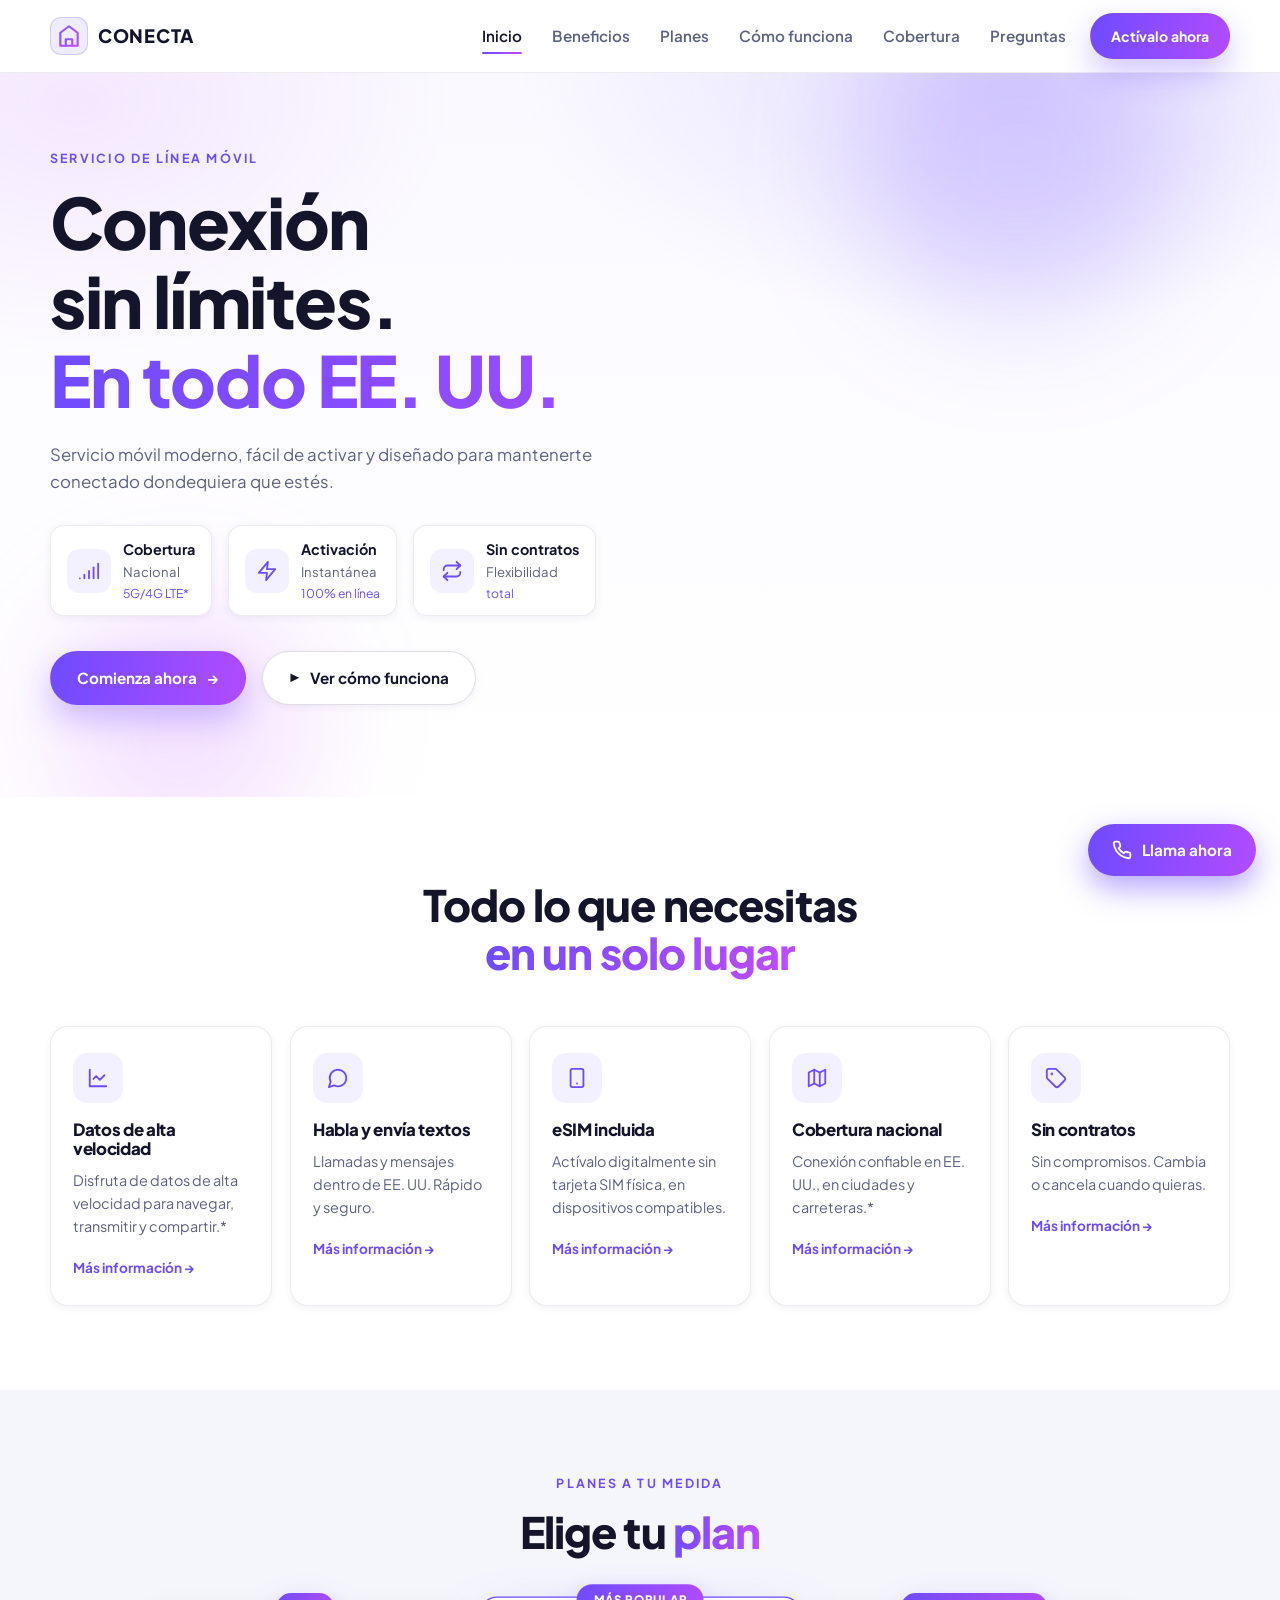
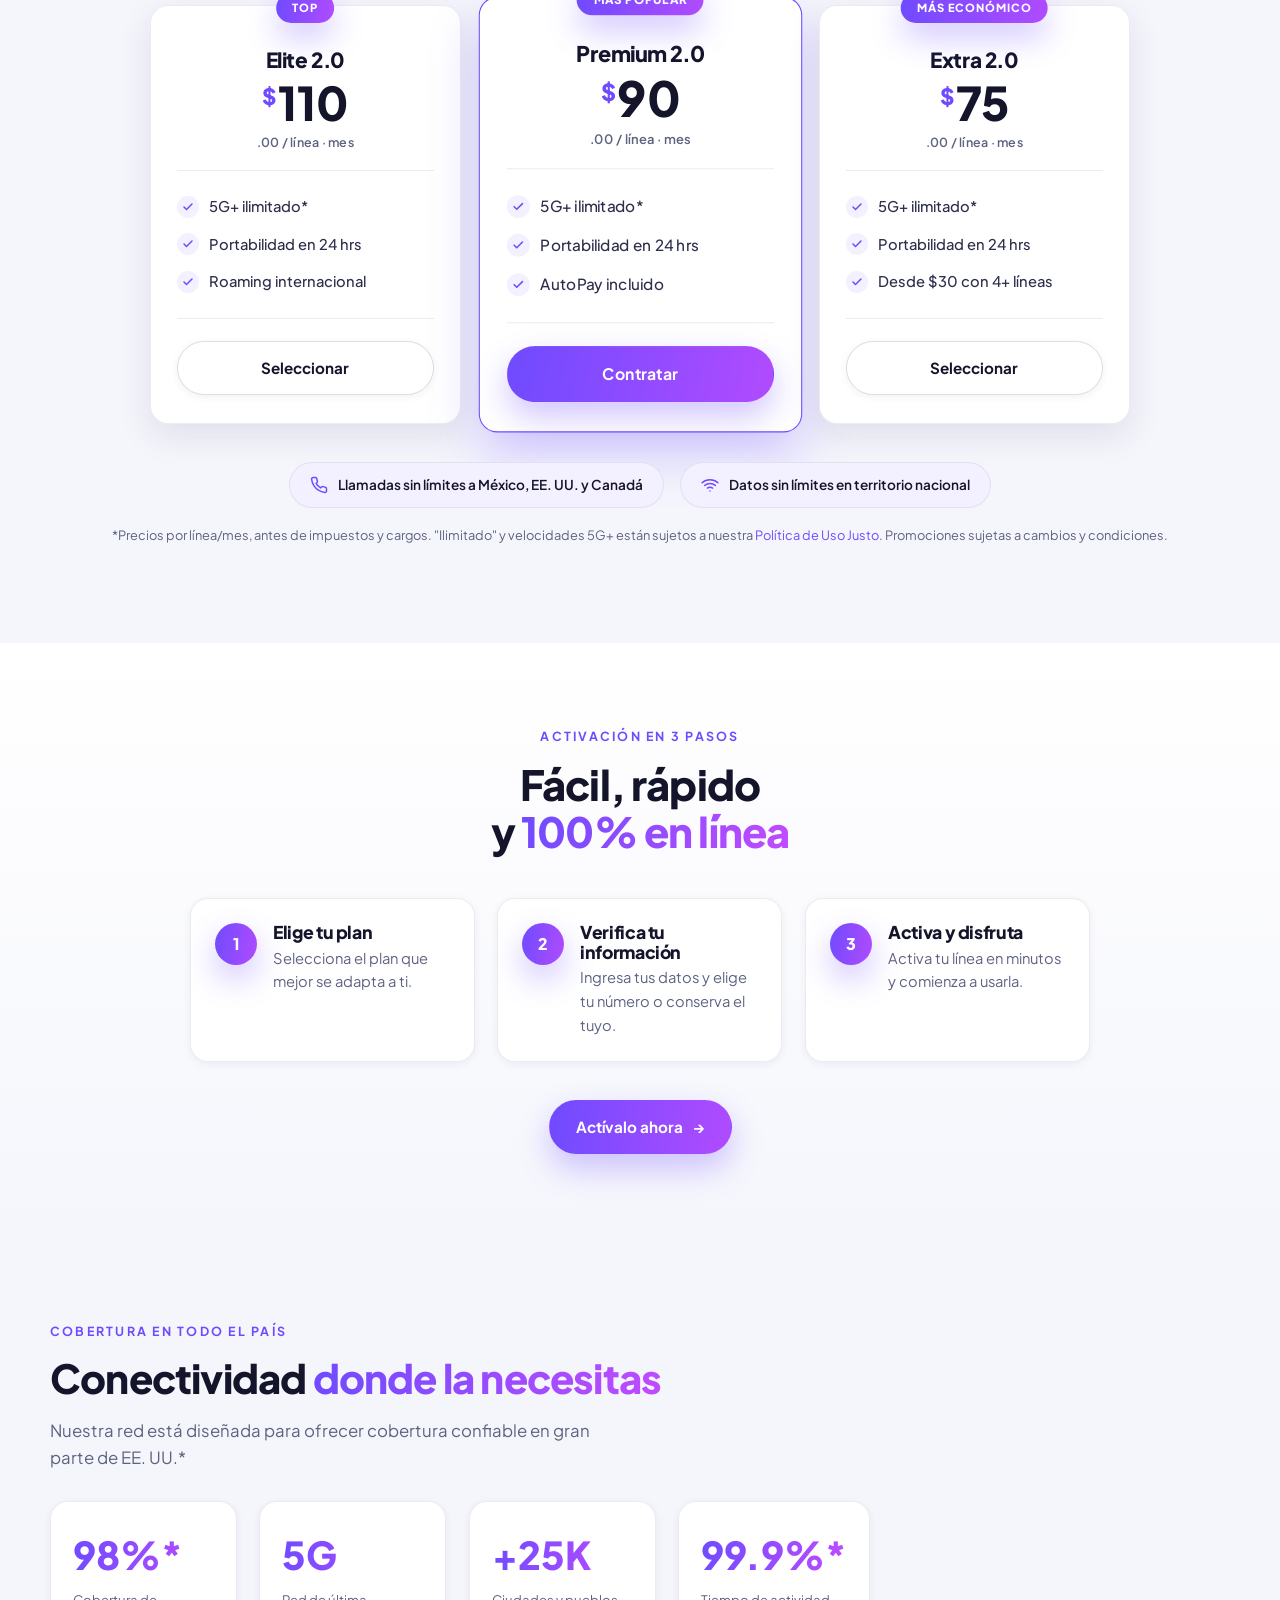
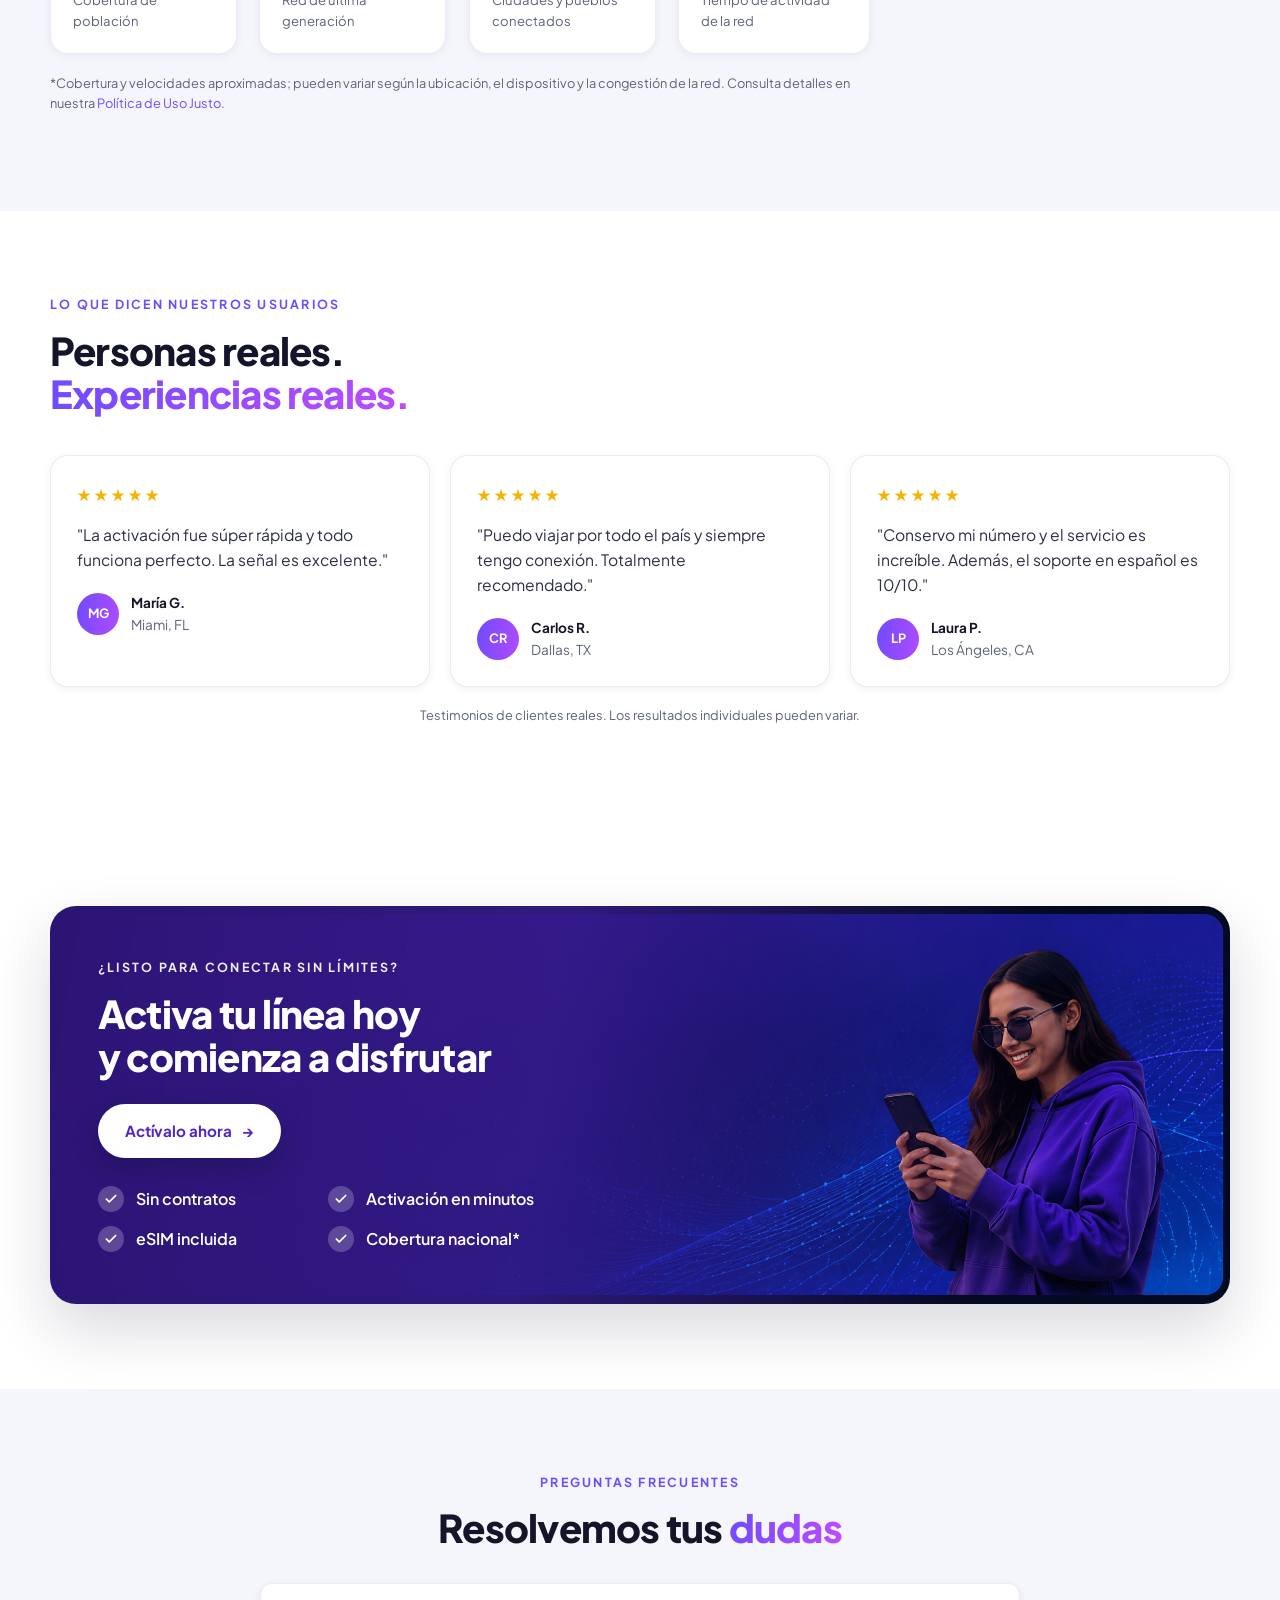
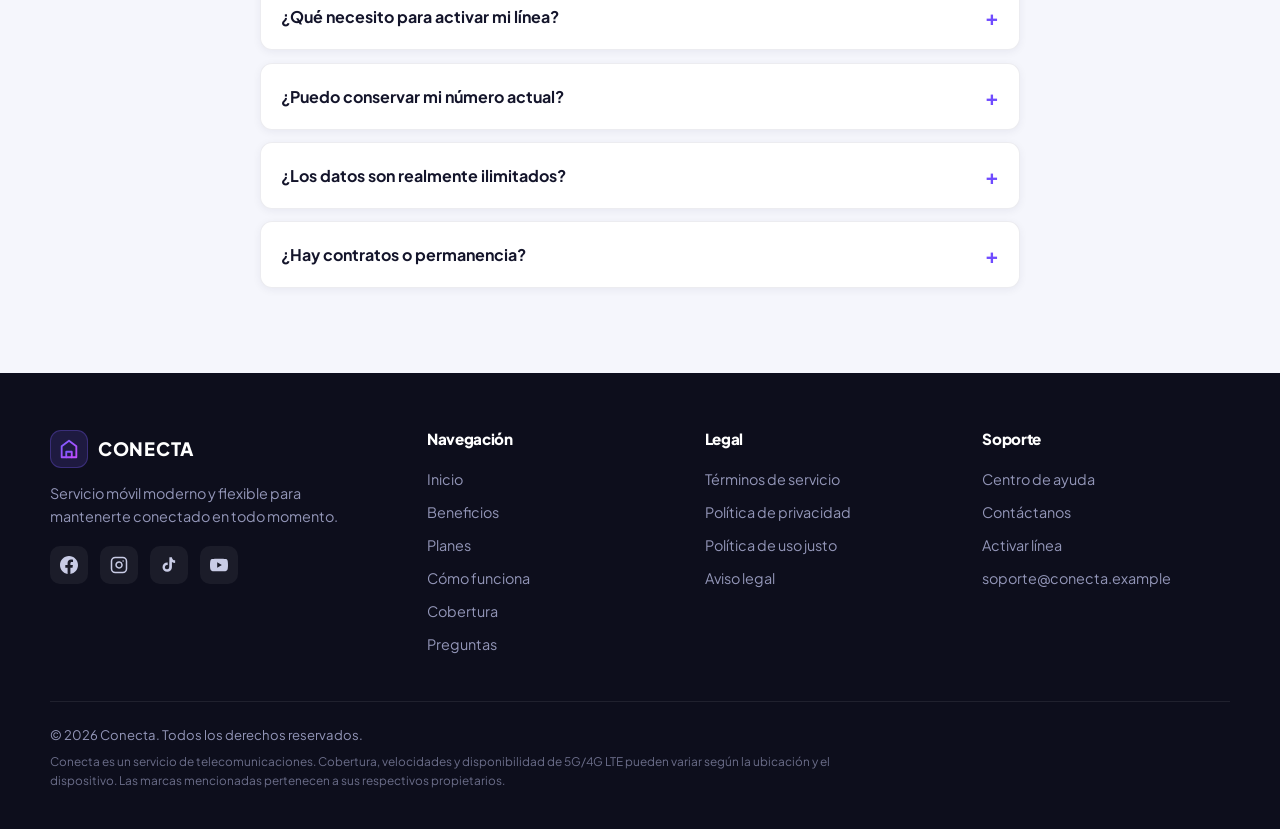
==== commit 2d871f58: "Elimina formulario de activacion; FAQ a ancho completo y CTAs apuntan a llamada Co-Authored-By: Clau" ====
--- a/index.html
+++ b/index.html
@@ -152,7 +152,7 @@
               <li><span class="pcheck"><svg viewBox="0 0 24 24" fill="none" stroke="currentColor" stroke-width="3" stroke-linecap="round" stroke-linejoin="round"><path d="M20 6 9 17l-5-5"/></svg></span> Portabilidad en 24 hrs</li>
               <li><span class="pcheck"><svg viewBox="0 0 24 24" fill="none" stroke="currentColor" stroke-width="3" stroke-linecap="round" stroke-linejoin="round"><path d="M20 6 9 17l-5-5"/></svg></span> Roaming internacional</li>
             </ul>
-            <a href="#contacto" class="btn btn-ghost btn-block">Seleccionar</a>
+            <a href="tel:+10000000000" class="btn btn-ghost btn-block">Seleccionar</a>
           </article>
 
           <article class="plan-card featured">
@@ -164,7 +164,7 @@
               <li><span class="pcheck"><svg viewBox="0 0 24 24" fill="none" stroke="currentColor" stroke-width="3" stroke-linecap="round" stroke-linejoin="round"><path d="M20 6 9 17l-5-5"/></svg></span> Portabilidad en 24 hrs</li>
               <li><span class="pcheck"><svg viewBox="0 0 24 24" fill="none" stroke="currentColor" stroke-width="3" stroke-linecap="round" stroke-linejoin="round"><path d="M20 6 9 17l-5-5"/></svg></span> AutoPay incluido</li>
             </ul>
-            <a href="#contacto" class="btn btn-primary btn-block">Contratar</a>
+            <a href="tel:+10000000000" class="btn btn-primary btn-block">Contratar</a>
           </article>
 
           <article class="plan-card">
@@ -176,7 +176,7 @@
               <li><span class="pcheck"><svg viewBox="0 0 24 24" fill="none" stroke="currentColor" stroke-width="3" stroke-linecap="round" stroke-linejoin="round"><path d="M20 6 9 17l-5-5"/></svg></span> Portabilidad en 24 hrs</li>
               <li><span class="pcheck"><svg viewBox="0 0 24 24" fill="none" stroke="currentColor" stroke-width="3" stroke-linecap="round" stroke-linejoin="round"><path d="M20 6 9 17l-5-5"/></svg></span> Desde $30 con 4+ líneas</li>
             </ul>
-            <a href="#contacto" class="btn btn-ghost btn-block">Seleccionar</a>
+            <a href="tel:+10000000000" class="btn btn-ghost btn-block">Seleccionar</a>
           </article>
         </div>
 
@@ -287,7 +287,7 @@
             <div class="cta-copy">
               <p class="eyebrow light">¿LISTO PARA CONECTAR SIN LÍMITES?</p>
               <h2>Activa tu línea hoy<br />y comienza a disfrutar</h2>
-              <a href="#contacto" class="btn btn-light">Actívalo ahora <span class="arrow">→</span></a>
+              <a href="tel:+10000000000" class="btn btn-light">Actívalo ahora <span class="arrow">→</span></a>
             </div>
             <ul class="cta-list">
               <li><span class="check"><svg viewBox="0 0 24 24" fill="none" stroke="currentColor" stroke-width="3" stroke-linecap="round" stroke-linejoin="round"><path d="M20 6 9 17l-5-5"/></svg></span> Sin contratos</li>
@@ -302,11 +302,12 @@
 
     <!-- ===================== PREGUNTAS / CONTACTO ===================== -->
     <section class="section preguntas" id="preguntas">
-      <div class="container faq-grid">
-        <div>
-          <p class="eyebrow">PREGUNTAS FRECUENTES</p>
+      <div class="container faq-wrap">
+        <div class="faq-head">
+          <p class="eyebrow center">PREGUNTAS FRECUENTES</p>
           <h2>Resolvemos tus <span class="grad">dudas</span></h2>
-          <div class="faq">
+        </div>
+        <div class="faq">
             <details>
               <summary>¿Qué necesito para activar mi línea?</summary>
               <p>Un dispositivo compatible con eSIM (o una SIM física), una identificación válida y una conexión a internet. Todo el proceso es 100% en línea.</p>
@@ -324,29 +325,6 @@
               <p>No. Puedes cambiar o cancelar tu plan cuando quieras, sin penalizaciones.</p>
             </details>
           </div>
-        </div>
-
-        <div id="contacto" class="contact-card">
-          <h3>Solicita tu activación</h3>
-          <p class="muted">Déjanos tus datos y un asesor te contactará. No compartimos tu información con terceros con fines publicitarios.</p>
-          <form class="lead-form" id="leadForm" novalidate>
-            <label>Nombre completo
-              <input type="text" name="nombre" required autocomplete="name" placeholder="Tu nombre" />
-            </label>
-            <label>Correo electrónico
-              <input type="email" name="email" required autocomplete="email" placeholder="tu@correo.com" />
-            </label>
-            <label>Teléfono
-              <input type="tel" name="telefono" required autocomplete="tel" placeholder="(000) 000-0000" />
-            </label>
-            <label class="consent">
-              <input type="checkbox" name="consent" required />
-              <span>Acepto la <a href="privacidad.html">Política de Privacidad</a> y autorizo ser contactado/a.</span>
-            </label>
-            <button type="submit" class="btn btn-primary btn-block">Enviar solicitud</button>
-            <p class="form-msg" id="formMsg" role="status" aria-live="polite"></p>
-          </form>
-        </div>
       </div>
     </section>
   </main>
@@ -401,7 +379,7 @@
       <nav class="footer-col" aria-label="Soporte">
         <h4>Soporte</h4>
         <a href="#preguntas">Centro de ayuda</a>
-        <a href="#contacto">Contáctanos</a>
+        <a href="tel:+10000000000">Contáctanos</a>
         <a href="#activar">Activar línea</a>
         <a href="mailto:soporte@conecta.example">soporte@conecta.example</a>
       </nav>
--- a/styles.css
+++ b/styles.css
@@ -212,8 +212,9 @@
 
 /* ===================== PREGUNTAS / CONTACTO ===================== */
 .preguntas { background: var(--bg-2); }
-.faq-grid { display: grid; grid-template-columns: 1fr 0.85fr; gap: 50px; align-items: start; }
-.faq-grid > div > h2 { font-size: clamp(1.7rem, 3.6vw, 2.4rem); margin-bottom: 26px; }
+.faq-wrap { max-width: 760px; margin-inline: auto; }
+.faq-head { text-align: center; margin-bottom: 34px; }
+.faq-head h2 { font-size: clamp(1.7rem, 3.6vw, 2.4rem); }
 .faq { display: grid; gap: 12px; }
 .faq details { background: #fff; border: 1px solid var(--line); border-radius: var(--radius-sm); padding: 16px 20px; box-shadow: var(--shadow-sm); transition: box-shadow .2s; }
 .faq details[open] { box-shadow: var(--shadow); }
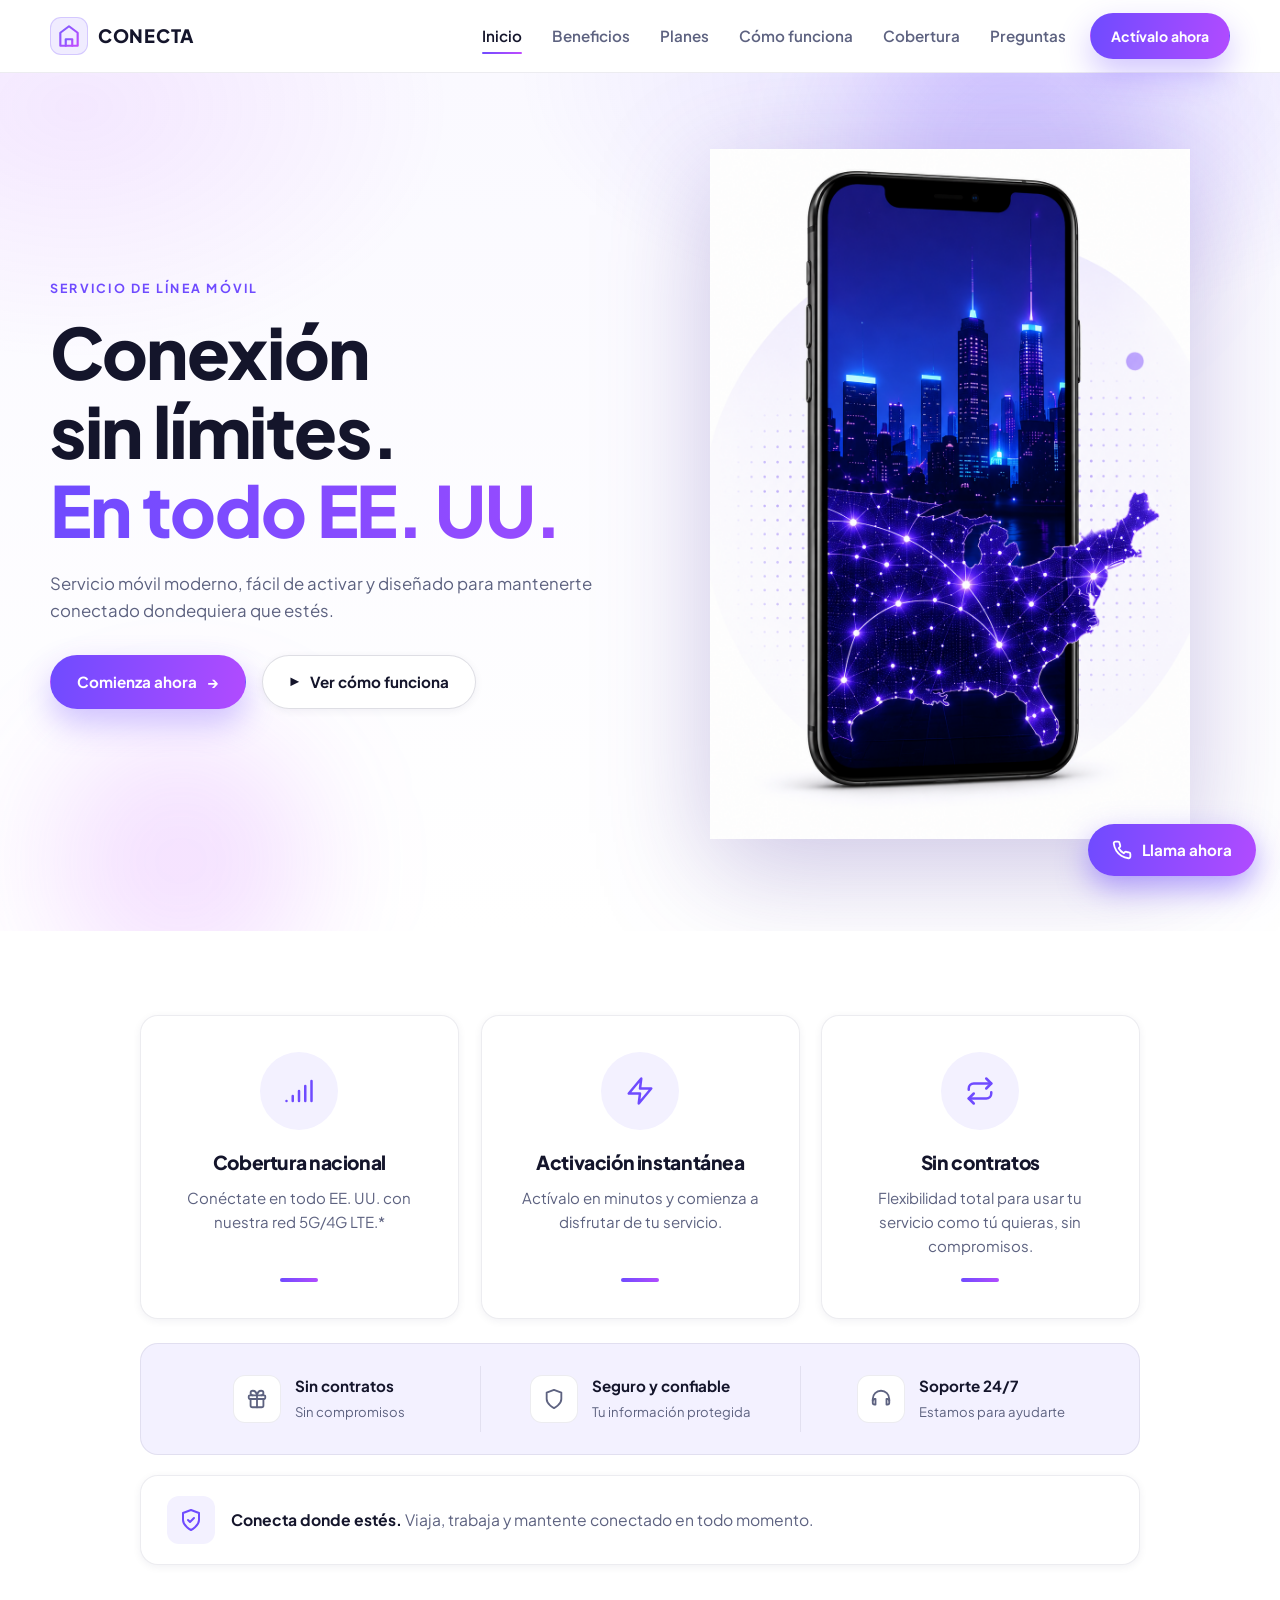
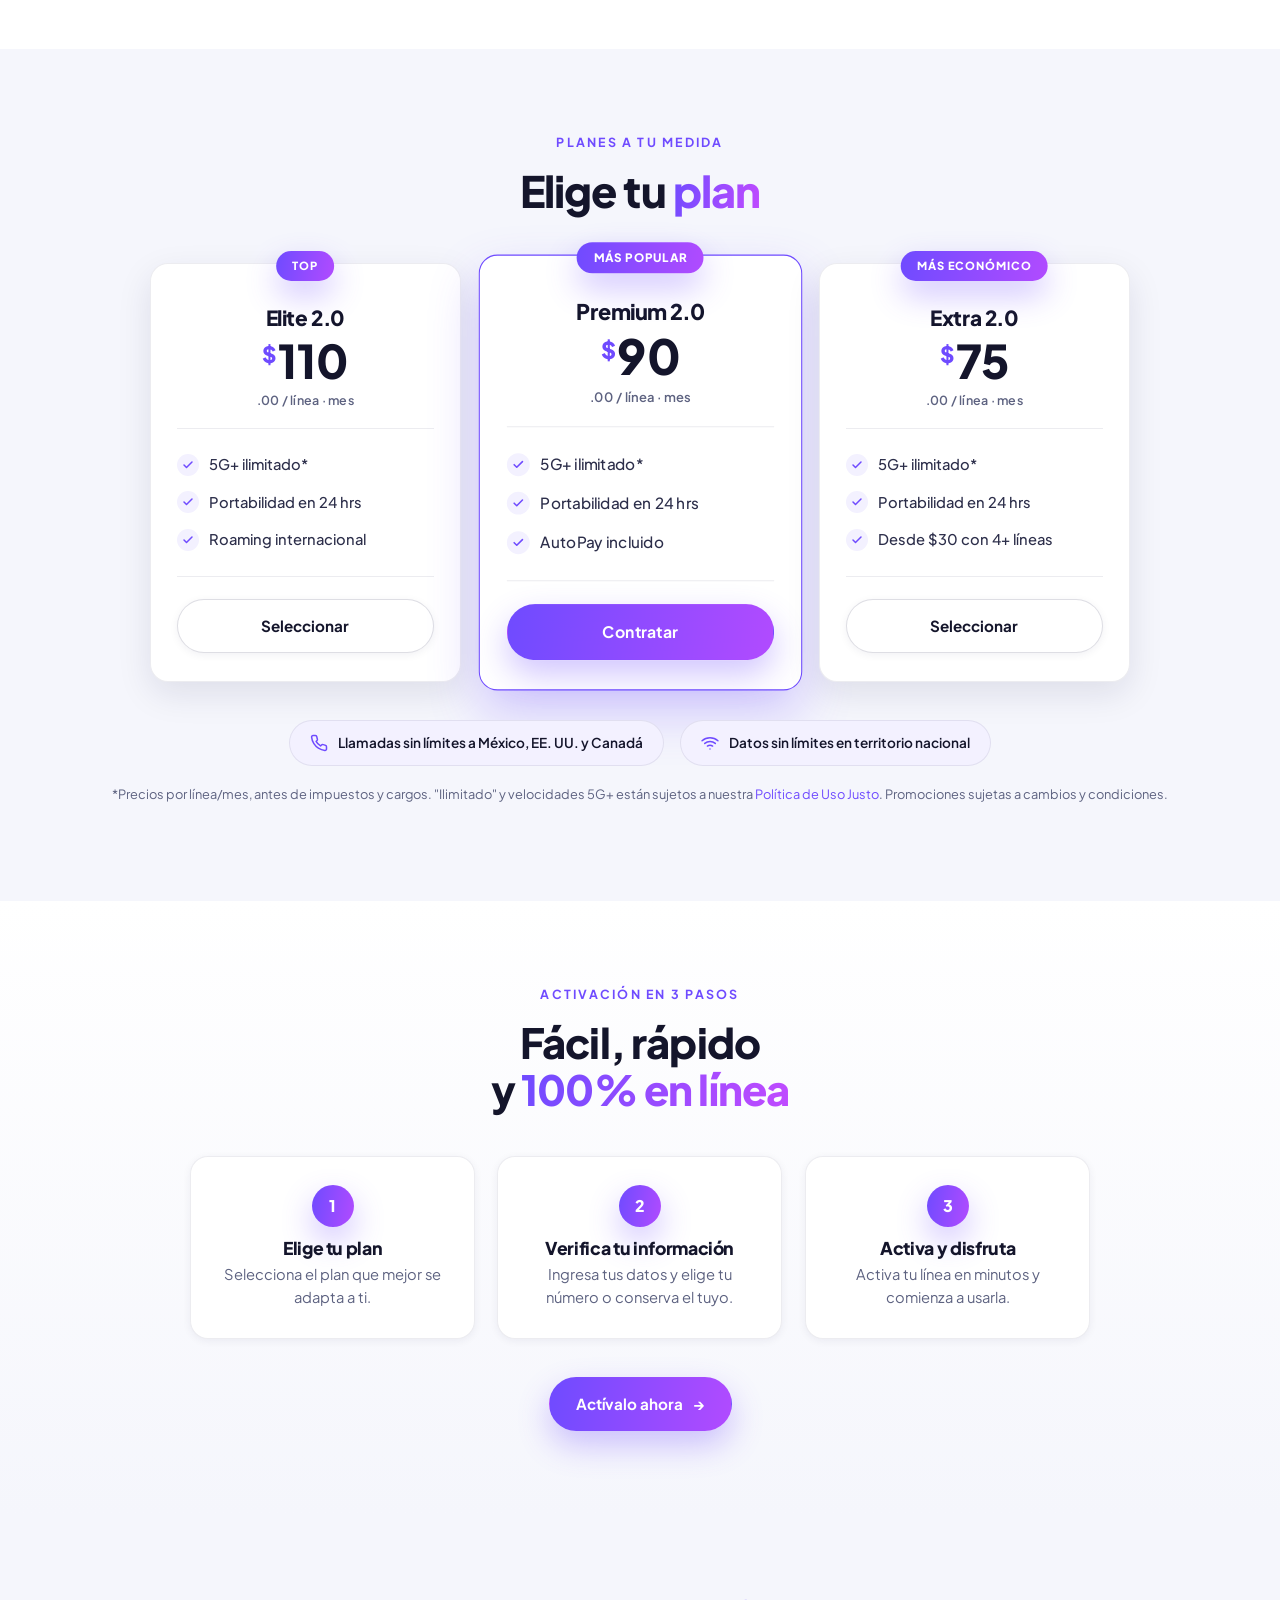
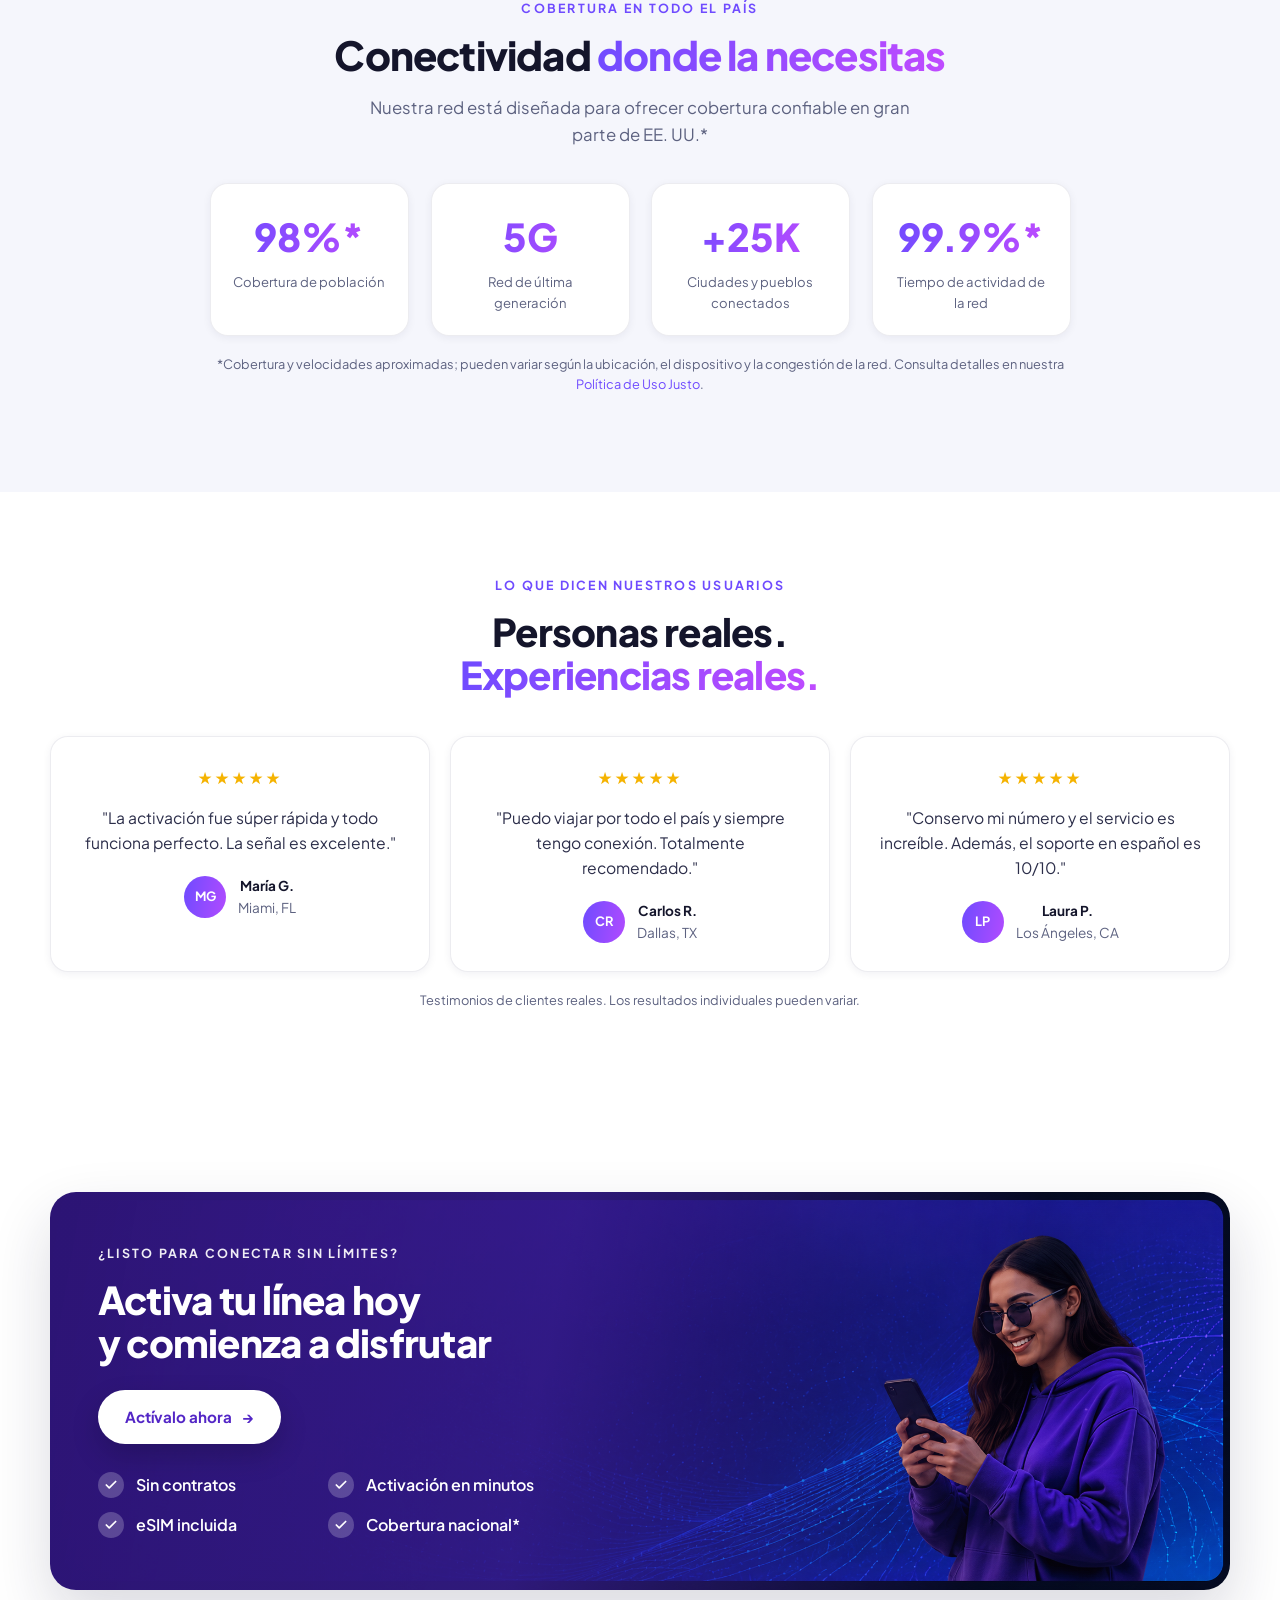
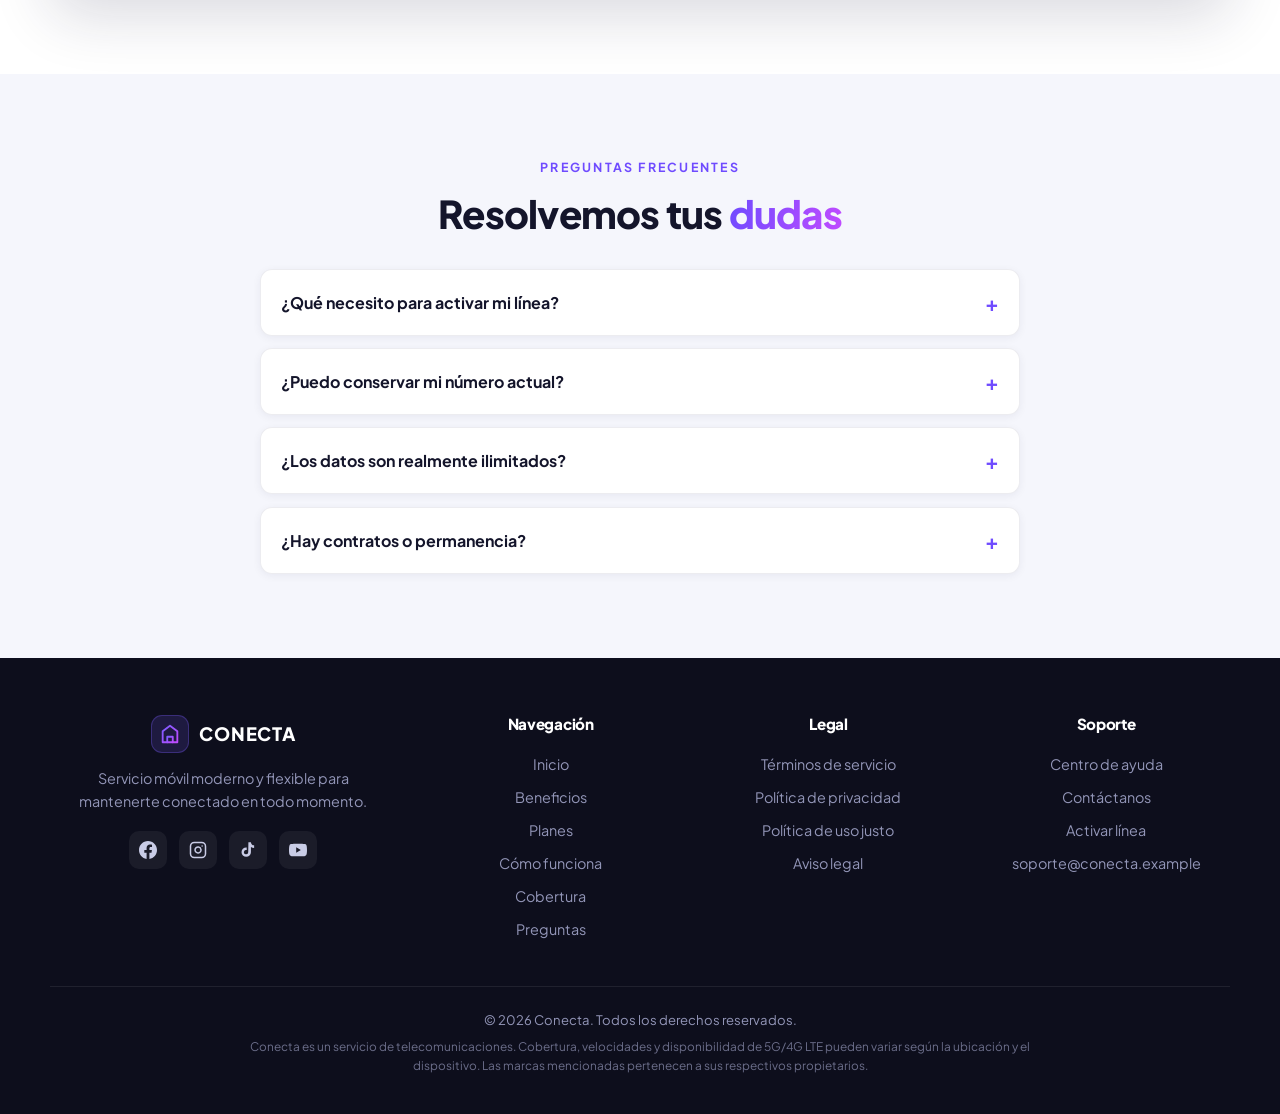
==== commit c78b79de: "Rehace parte superior segun mockup: hero con imagen telefono2, 3 tarjetas, franja de confianza y bar" ====
--- a/index.html
+++ b/index.html
@@ -57,81 +57,74 @@
           <h1>Conexión<br />sin límites.<br /><span class="grad">En todo EE. UU.</span></h1>
           <p class="lead">Servicio móvil moderno, fácil de activar y diseñado para mantenerte conectado dondequiera que estés.</p>
 
-          <ul class="hero-badges">
-            <li>
-              <span class="bicon" aria-hidden="true">
-                <svg viewBox="0 0 24 24" fill="none" stroke="currentColor" stroke-width="2" stroke-linecap="round" stroke-linejoin="round"><path d="M2 20h.01"/><path d="M7 20v-4"/><path d="M12 20v-8"/><path d="M17 20V8"/><path d="M22 4v16"/></svg>
-              </span>
-              <span><strong>Cobertura</strong><br />Nacional<br /><em>5G/4G LTE*</em></span>
-            </li>
-            <li>
-              <span class="bicon" aria-hidden="true">
-                <svg viewBox="0 0 24 24" fill="none" stroke="currentColor" stroke-width="2" stroke-linecap="round" stroke-linejoin="round"><path d="M13 2 3 14h9l-1 8 10-12h-9z"/></svg>
-              </span>
-              <span><strong>Activación</strong><br />Instantánea<br /><em>100% en línea</em></span>
-            </li>
-            <li>
-              <span class="bicon" aria-hidden="true">
-                <svg viewBox="0 0 24 24" fill="none" stroke="currentColor" stroke-width="2" stroke-linecap="round" stroke-linejoin="round"><path d="m17 2 4 4-4 4"/><path d="M3 11v-1a4 4 0 0 1 4-4h14"/><path d="m7 22-4-4 4-4"/><path d="M21 13v1a4 4 0 0 1-4 4H3"/></svg>
-              </span>
-              <span><strong>Sin contratos</strong><br />Flexibilidad<br /><em>total</em></span>
-            </li>
-          </ul>
-
           <div class="hero-cta">
             <a href="#activar" class="btn btn-primary">Comienza ahora <span class="arrow">→</span></a>
             <a href="#como-funciona" class="btn btn-ghost"><span class="play">▶</span> Ver cómo funciona</a>
           </div>
         </div>
+
+        <div class="hero-media">
+          <img src="imagenes/telefono2.png" alt="Teléfono móvil mostrando el mapa de Estados Unidos conectado con una red 5G" width="560" height="760" loading="eager" />
+        </div>
       </div>
     </section>
 
     <!-- ===================== BENEFICIOS ===================== -->
     <section class="section beneficios" id="beneficios">
       <div class="container">
-        <h2 class="section-title">Todo lo que necesitas<br /><span class="grad">en un solo lugar</span></h2>
-
-        <div class="cards-grid">
+        <div class="cards-grid three">
           <article class="feature-card">
-            <span class="fc-icon" aria-hidden="true">
-              <svg viewBox="0 0 24 24" fill="none" stroke="currentColor" stroke-width="2" stroke-linecap="round" stroke-linejoin="round"><path d="M3 3v18h18"/><path d="m19 9-5 5-4-4-3 3"/></svg>
-            </span>
-            <h3>Datos de alta velocidad</h3>
-            <p>Disfruta de datos de alta velocidad para navegar, transmitir y compartir.*</p>
-            <a href="#activar" class="link-more">Más información →</a>
+            <span class="fc-icon round" aria-hidden="true">
+              <svg viewBox="0 0 24 24" fill="none" stroke="currentColor" stroke-width="2" stroke-linecap="round" stroke-linejoin="round"><path d="M2 20h.01"/><path d="M7 20v-4"/><path d="M12 20v-8"/><path d="M17 20V8"/><path d="M22 4v16"/></svg>
+            </span>
+            <h3>Cobertura nacional</h3>
+            <p>Conéctate en todo EE. UU. con nuestra red 5G/4G LTE.*</p>
+            <span class="fc-line" aria-hidden="true"></span>
           </article>
           <article class="feature-card">
-            <span class="fc-icon" aria-hidden="true">
-              <svg viewBox="0 0 24 24" fill="none" stroke="currentColor" stroke-width="2" stroke-linecap="round" stroke-linejoin="round"><path d="M7.9 20A9 9 0 1 0 4 16.1L2 22Z"/></svg>
-            </span>
-            <h3>Habla y envía textos</h3>
-            <p>Llamadas y mensajes dentro de EE. UU. Rápido y seguro.</p>
-            <a href="#activar" class="link-more">Más información →</a>
+            <span class="fc-icon round" aria-hidden="true">
+              <svg viewBox="0 0 24 24" fill="none" stroke="currentColor" stroke-width="2" stroke-linecap="round" stroke-linejoin="round"><path d="M13 2 3 14h9l-1 8 10-12h-9z"/></svg>
+            </span>
+            <h3>Activación instantánea</h3>
+            <p>Actívalo en minutos y comienza a disfrutar de tu servicio.</p>
+            <span class="fc-line" aria-hidden="true"></span>
           </article>
           <article class="feature-card">
-            <span class="fc-icon" aria-hidden="true">
-              <svg viewBox="0 0 24 24" fill="none" stroke="currentColor" stroke-width="2" stroke-linecap="round" stroke-linejoin="round"><rect width="14" height="20" x="5" y="2" rx="2"/><path d="M12 18h.01"/></svg>
-            </span>
-            <h3>eSIM incluida</h3>
-            <p>Actívalo digitalmente sin tarjeta SIM física, en dispositivos compatibles.</p>
-            <a href="#activar" class="link-more">Más información →</a>
-          </article>
-          <article class="feature-card">
-            <span class="fc-icon" aria-hidden="true">
-              <svg viewBox="0 0 24 24" fill="none" stroke="currentColor" stroke-width="2" stroke-linecap="round" stroke-linejoin="round"><path d="m3 6 6-3 6 3 6-3v15l-6 3-6-3-6 3z"/><path d="M9 3v15"/><path d="M15 6v15"/></svg>
-            </span>
-            <h3>Cobertura nacional</h3>
-            <p>Conexión confiable en EE. UU., en ciudades y carreteras.*</p>
-            <a href="#cobertura" class="link-more">Más información →</a>
-          </article>
-          <article class="feature-card">
-            <span class="fc-icon" aria-hidden="true">
-              <svg viewBox="0 0 24 24" fill="none" stroke="currentColor" stroke-width="2" stroke-linecap="round" stroke-linejoin="round"><path d="M12.586 2.586A2 2 0 0 0 11.172 2H4a2 2 0 0 0-2 2v7.172a2 2 0 0 0 .586 1.414l8.704 8.704a2.426 2.426 0 0 0 3.42 0l6.58-6.58a2.426 2.426 0 0 0 0-3.42z"/><circle cx="7.5" cy="7.5" r=".5" fill="currentColor"/></svg>
+            <span class="fc-icon round" aria-hidden="true">
+              <svg viewBox="0 0 24 24" fill="none" stroke="currentColor" stroke-width="2" stroke-linecap="round" stroke-linejoin="round"><path d="m17 2 4 4-4 4"/><path d="M3 11v-1a4 4 0 0 1 4-4h14"/><path d="m7 22-4-4 4-4"/><path d="M21 13v1a4 4 0 0 1-4 4H3"/></svg>
             </span>
             <h3>Sin contratos</h3>
-            <p>Sin compromisos. Cambia o cancela cuando quieras.</p>
-            <a href="#activar" class="link-more">Más información →</a>
-          </article>
+            <p>Flexibilidad total para usar tu servicio como tú quieras, sin compromisos.</p>
+            <span class="fc-line" aria-hidden="true"></span>
+          </article>
+        </div>
+
+        <div class="trust-strip">
+          <div class="trust-item">
+            <span class="trust-ico" aria-hidden="true">
+              <svg viewBox="0 0 24 24" fill="none" stroke="currentColor" stroke-width="2" stroke-linecap="round" stroke-linejoin="round"><rect x="3" y="8" width="18" height="4" rx="1"/><path d="M12 8v13"/><path d="M19 12v7a2 2 0 0 1-2 2H7a2 2 0 0 1-2-2v-7"/><path d="M7.5 8a2.5 2.5 0 0 1 0-5C11 3 12 8 12 8"/><path d="M16.5 8a2.5 2.5 0 0 0 0-5C13 3 12 8 12 8"/></svg>
+            </span>
+            <div><strong>Sin contratos</strong><span>Sin compromisos</span></div>
+          </div>
+          <div class="trust-item">
+            <span class="trust-ico" aria-hidden="true">
+              <svg viewBox="0 0 24 24" fill="none" stroke="currentColor" stroke-width="2" stroke-linecap="round" stroke-linejoin="round"><path d="M12 22s8-4 8-10V5l-8-3-8 3v7c0 6 8 10 8 10z"/></svg>
+            </span>
+            <div><strong>Seguro y confiable</strong><span>Tu información protegida</span></div>
+          </div>
+          <div class="trust-item">
+            <span class="trust-ico" aria-hidden="true">
+              <svg viewBox="0 0 24 24" fill="none" stroke="currentColor" stroke-width="2" stroke-linecap="round" stroke-linejoin="round"><path d="M3 14v-2a9 9 0 0 1 18 0v2"/><path d="M21 16a2 2 0 0 1-2 2h-1v-6h1a2 2 0 0 1 2 2z"/><path d="M3 16a2 2 0 0 0 2 2h1v-6H5a2 2 0 0 0-2 2z"/></svg>
+            </span>
+            <div><strong>Soporte 24/7</strong><span>Estamos para ayudarte</span></div>
+          </div>
+        </div>
+
+        <div class="connect-bar">
+          <span class="connect-ico" aria-hidden="true">
+            <svg viewBox="0 0 24 24" fill="none" stroke="currentColor" stroke-width="2" stroke-linecap="round" stroke-linejoin="round"><path d="M12 22s8-4 8-10V5l-8-3-8 3v7c0 6 8 10 8 10z"/><path d="m9 12 2 2 4-4"/></svg>
+          </span>
+          <p><strong>Conecta donde estés.</strong> Viaja, trabaja y mantente conectado en todo momento.</p>
         </div>
       </div>
     </section>
--- a/styles.css
+++ b/styles.css
@@ -121,12 +121,15 @@
 }
 .hero::before { width: 320px; height: 320px; background: rgba(124, 92, 255, 0.22); top: -80px; right: 8%; }
 .hero::after { width: 260px; height: 260px; background: rgba(192, 75, 255, 0.16); bottom: -60px; left: 4%; animation-delay: 2s; }
-.hero-grid { display: block; position: relative; z-index: 1; }
-.hero-copy { max-width: 780px; }
+.hero-grid { display: grid; grid-template-columns: 1.02fr 0.98fr; align-items: center; gap: 40px; position: relative; z-index: 1; }
+.hero-copy { text-align: left; }
 .hero h1 { font-size: clamp(2.6rem, 6.2vw, 4.4rem); margin-bottom: 22px; }
 .hero .grad { background-size: 200% auto; }
-.hero .lead { margin-bottom: 30px; }
-.hero-badges { list-style: none; display: flex; gap: 16px; padding: 0; margin: 0 0 34px; flex-wrap: wrap; }
+.hero .lead { margin: 0 0 30px; }
+.hero-cta { justify-content: flex-start; }
+.hero-media { display: grid; place-items: center; }
+.hero-media img { width: 100%; max-width: 480px; filter: drop-shadow(0 30px 55px rgba(76, 50, 160, 0.28)); animation: floatY 6s ease-in-out infinite; }
+.hero-badges { list-style: none; display: flex; gap: 16px; padding: 0; margin: 0 0 34px; flex-wrap: wrap; justify-content: center; }
 .hero-badges li {
   display: flex; gap: 12px; align-items: center; font-size: 0.82rem; color: var(--muted);
   background: #fff; border: 1px solid var(--line); border-radius: 14px; padding: 12px 16px;
@@ -141,26 +144,47 @@
 /* ===================== BENEFICIOS ===================== */
 .beneficios { background: var(--bg); }
 .cards-grid { display: grid; grid-template-columns: repeat(5, 1fr); gap: 18px; }
+.cards-grid.three { grid-template-columns: repeat(3, 1fr); gap: 22px; max-width: 1000px; margin-inline: auto; }
 .feature-card {
   background: var(--panel); border: 1px solid var(--line); border-radius: var(--radius);
-  padding: 26px 22px; box-shadow: var(--shadow-sm);
+  padding: 36px 28px; box-shadow: var(--shadow-sm);
+  display: flex; flex-direction: column; align-items: center; text-align: center;
   transition: transform .22s, border-color .22s, box-shadow .22s;
 }
 .feature-card:hover { transform: translateY(-6px); border-color: rgba(111, 75, 255, 0.35); box-shadow: var(--shadow-lg); }
 .fc-icon { display: grid; place-items: center; width: 50px; height: 50px; border-radius: 14px; background: var(--panel-2); color: var(--violet); margin-bottom: 18px; transition: transform .22s; }
-.feature-card:hover .fc-icon { transform: scale(1.08) rotate(-4deg); }
-.feature-card h3 { font-size: 1.05rem; margin-bottom: 10px; }
-.feature-card p { color: var(--muted); font-size: 0.9rem; margin: 0 0 16px; }
+.fc-icon.round { width: 78px; height: 78px; border-radius: 50%; margin-bottom: 22px; }
+.fc-icon.round svg { width: 30px; height: 30px; }
+.feature-card:hover .fc-icon { transform: scale(1.06); }
+.feature-card h3 { font-size: 1.2rem; margin-bottom: 12px; }
+.feature-card p { color: var(--muted); font-size: 0.94rem; margin: 0 0 20px; }
+.fc-line { display: block; width: 38px; height: 4px; border-radius: 4px; background: var(--grad-btn); margin-top: auto; }
 .link-more { color: var(--violet); font-weight: 700; font-size: 0.85rem; }
 .link-more:hover { color: var(--magenta); }
+
+/* Franja de confianza */
+.trust-strip { display: grid; grid-template-columns: repeat(3, 1fr); background: var(--panel-2); border: 1px solid var(--line); border-radius: var(--radius); padding: 22px 18px; margin: 24px auto 0; max-width: 1000px; }
+.trust-item { display: flex; align-items: center; gap: 14px; justify-content: center; padding: 8px 18px; }
+.trust-item + .trust-item { border-left: 1px solid var(--line); }
+.trust-ico { display: grid; place-items: center; width: 48px; height: 48px; border-radius: 12px; background: #fff; border: 1px solid var(--line); color: var(--violet); flex: none; }
+.trust-ico svg { width: 22px; height: 22px; }
+.trust-item strong { display: block; font-size: 0.95rem; color: var(--text); }
+.trust-item span { font-size: 0.82rem; color: var(--muted); }
+
+/* Barra "Conecta donde estés" */
+.connect-bar { display: flex; align-items: center; gap: 16px; background: #fff; border: 1px solid var(--line); border-radius: var(--radius); padding: 20px 26px; margin: 20px auto 0; max-width: 1000px; box-shadow: var(--shadow-sm); }
+.connect-ico { display: grid; place-items: center; width: 48px; height: 48px; border-radius: 12px; background: var(--panel-2); color: var(--violet); flex: none; }
+.connect-ico svg { width: 24px; height: 24px; }
+.connect-bar p { margin: 0; color: var(--muted); font-size: 0.98rem; }
+.connect-bar strong { color: var(--text); }
 
 /* ===================== CÓMO FUNCIONA ===================== */
 .como-funciona { background: linear-gradient(180deg, var(--bg) 0%, var(--bg-2) 100%); }
 .cf-grid { display: block; }
 .cf-copy { text-align: center; max-width: 900px; margin-inline: auto; }
 .cf-copy h2 { font-size: clamp(1.8rem, 4vw, 2.6rem); margin-bottom: 44px; }
-.steps { list-style: none; padding: 0; margin: 0 0 38px; display: grid; grid-template-columns: repeat(auto-fit, minmax(240px, 1fr)); gap: 22px; text-align: left; }
-.steps li { display: flex; gap: 16px; align-items: flex-start; background: #fff; border: 1px solid var(--line); border-radius: var(--radius); padding: 24px; box-shadow: var(--shadow-sm); transition: transform .2s, box-shadow .2s; }
+.steps { list-style: none; padding: 0; margin: 0 0 38px; display: grid; grid-template-columns: repeat(auto-fit, minmax(240px, 1fr)); gap: 22px; }
+.steps li { display: flex; flex-direction: column; gap: 12px; align-items: center; text-align: center; background: #fff; border: 1px solid var(--line); border-radius: var(--radius); padding: 28px 24px; box-shadow: var(--shadow-sm); transition: transform .2s, box-shadow .2s; }
 .steps li:hover { transform: translateY(-5px); box-shadow: var(--shadow); }
 .step-num { flex: none; width: 42px; height: 42px; border-radius: 50%; display: grid; place-items: center; font-weight: 800; background: var(--grad-btn); color: #fff; box-shadow: var(--shadow-violet); }
 .steps h3 { font-size: 1.1rem; margin-bottom: 4px; }
@@ -169,9 +193,11 @@
 /* ===================== COBERTURA ===================== */
 .cobertura { background: var(--bg-2); }
 .cov-grid { display: block; }
-.cov-copy { max-width: 820px; }
+.cov-copy { max-width: 860px; margin-inline: auto; text-align: center; }
+.cov-copy .lead { margin-inline: auto; }
 .cov-copy h2 { font-size: clamp(1.8rem, 4vw, 2.5rem); margin-bottom: 16px; }
-.cobertura .stats { display: grid; grid-template-columns: repeat(4, 1fr); gap: 22px; margin-top: 30px; max-width: 820px; }
+.cobertura .stats { display: grid; grid-template-columns: repeat(4, 1fr); gap: 22px; margin: 34px auto 0; max-width: 860px; }
+.cobertura .fineprint { max-width: 860px; margin-inline: auto; }
 .stats div { display: flex; flex-direction: column; background: #fff; border: 1px solid var(--line); border-radius: var(--radius); padding: 22px; box-shadow: var(--shadow-sm); transition: transform .2s, box-shadow .2s; }
 .stats div:hover { transform: translateY(-5px); box-shadow: var(--shadow); }
 .stats strong { font-size: clamp(1.7rem, 3.5vw, 2.4rem); font-weight: 800; }
@@ -179,14 +205,14 @@
 
 /* ===================== TESTIMONIOS ===================== */
 .testimonios { background: var(--bg); }
-.test-head { margin-bottom: 40px; }
+.test-head { margin-bottom: 40px; text-align: center; }
 .test-head h2 { font-size: clamp(1.7rem, 3.6vw, 2.4rem); }
 .test-grid { display: grid; grid-template-columns: repeat(3, 1fr); gap: 20px; }
-.test-card { background: var(--panel); border: 1px solid var(--line); border-radius: var(--radius); padding: 26px; margin: 0; box-shadow: var(--shadow-sm); transition: transform .22s, box-shadow .22s; }
+.test-card { background: var(--panel); border: 1px solid var(--line); border-radius: var(--radius); padding: 28px 26px; margin: 0; box-shadow: var(--shadow-sm); text-align: center; transition: transform .22s, box-shadow .22s; }
 .test-card:hover { transform: translateY(-6px); box-shadow: var(--shadow-lg); }
 .stars { color: #f5b301; letter-spacing: 3px; margin-bottom: 14px; }
 .test-card blockquote { margin: 0 0 20px; font-size: 0.98rem; color: var(--text-2); }
-.test-card figcaption { display: flex; align-items: center; gap: 12px; color: var(--muted); font-size: 0.85rem; }
+.test-card figcaption { display: flex; align-items: center; justify-content: center; gap: 12px; color: var(--muted); font-size: 0.85rem; }
 .test-card figcaption strong { color: var(--text); }
 .avatar { width: 42px; height: 42px; border-radius: 50%; display: grid; place-items: center; font-weight: 700; font-size: 0.8rem; background: var(--grad-btn); color: #fff; flex: none; }
 
@@ -243,16 +269,17 @@
 .site-footer { background: #0d0e1c; color: #c9cce6; border-top: 1px solid var(--line); padding: 56px 0 30px; }
 .site-footer .brand-name { color: #fff; }
 .site-footer .brand-mark { background: rgba(124, 92, 255, 0.16); border-color: rgba(124, 92, 255, 0.3); }
-.footer-grid { display: grid; grid-template-columns: 1.4fr 1fr 1fr 1fr; gap: 30px; }
-.footer-brand p { color: #9396b8; font-size: 0.9rem; margin-top: 14px; max-width: 30ch; }
-.footer-social { display: flex; gap: 12px; margin-top: 18px; }
+.footer-grid { display: grid; grid-template-columns: 1.4fr 1fr 1fr 1fr; gap: 30px; text-align: center; }
+.footer-brand p { color: #9396b8; font-size: 0.9rem; margin: 14px auto 0; max-width: 30ch; }
+.footer-social { display: flex; gap: 12px; margin-top: 18px; justify-content: center; }
 .footer-social a { display: grid; place-items: center; width: 38px; height: 38px; border-radius: 10px; background: rgba(255,255,255,0.06); color: #c9cce6; transition: background .18s, transform .18s, color .18s; }
 .footer-social a:hover { background: var(--grad-btn); color: #fff; transform: translateY(-3px); }
 .footer-social svg { width: 18px; height: 18px; }
 .footer-col h4 { font-size: 0.95rem; margin-bottom: 16px; color: #fff; }
 .footer-col a { display: block; color: #9396b8; font-size: 0.9rem; padding: 5px 0; transition: color .15s; }
 .footer-col a:hover { color: #fff; }
-.footer-bottom { margin-top: 40px; padding-top: 22px; border-top: 1px solid rgba(255,255,255,0.08); }
+.footer-bottom { margin-top: 40px; padding-top: 22px; border-top: 1px solid rgba(255,255,255,0.08); text-align: center; }
+.footer-bottom .disclaimer { margin-inline: auto; }
 .footer-bottom p { color: #9396b8; font-size: 0.82rem; margin: 0 0 8px; }
 .footer-bottom .disclaimer { font-size: 0.74rem; opacity: 0.7; max-width: 90ch; }
 
@@ -327,6 +354,12 @@
   .main-nav a.active::after { display: none; }
   .nav-toggle { display: flex; }
   .nav-actions .btn-sm { display: none; }
+  .hero-grid { grid-template-columns: 1fr; gap: 20px; }
+  .hero-copy { text-align: center; }
+  .hero .lead { margin-inline: auto; }
+  .hero-cta { justify-content: center; }
+  .hero-media { order: -1; }
+  .hero-media img { max-width: 320px; }
   .cf-grid, .faq-grid { grid-template-columns: 1fr; }
   .plans-grid { grid-template-columns: 1fr; max-width: 440px; }
   .plan-card.featured { transform: none; order: -1; }
@@ -367,6 +400,12 @@
   .cta-list { grid-template-columns: 1fr; }
   .contact-card { padding: 24px 20px; }
 
+  /* Franja de confianza y barra apiladas en móvil */
+  .trust-strip { grid-template-columns: 1fr; gap: 4px; }
+  .trust-item { justify-content: flex-start; padding: 14px 6px; }
+  .trust-item + .trust-item { border-left: 0; border-top: 1px solid var(--line); }
+  .connect-bar { flex-direction: column; text-align: center; }
+
   /* Botón flotante centrado y ancho en móvil */
   .call-fab { left: 16px; right: 16px; bottom: 16px; justify-content: center; padding: 16px 24px; font-size: 1rem; }
   .site-footer { padding-bottom: 96px; }
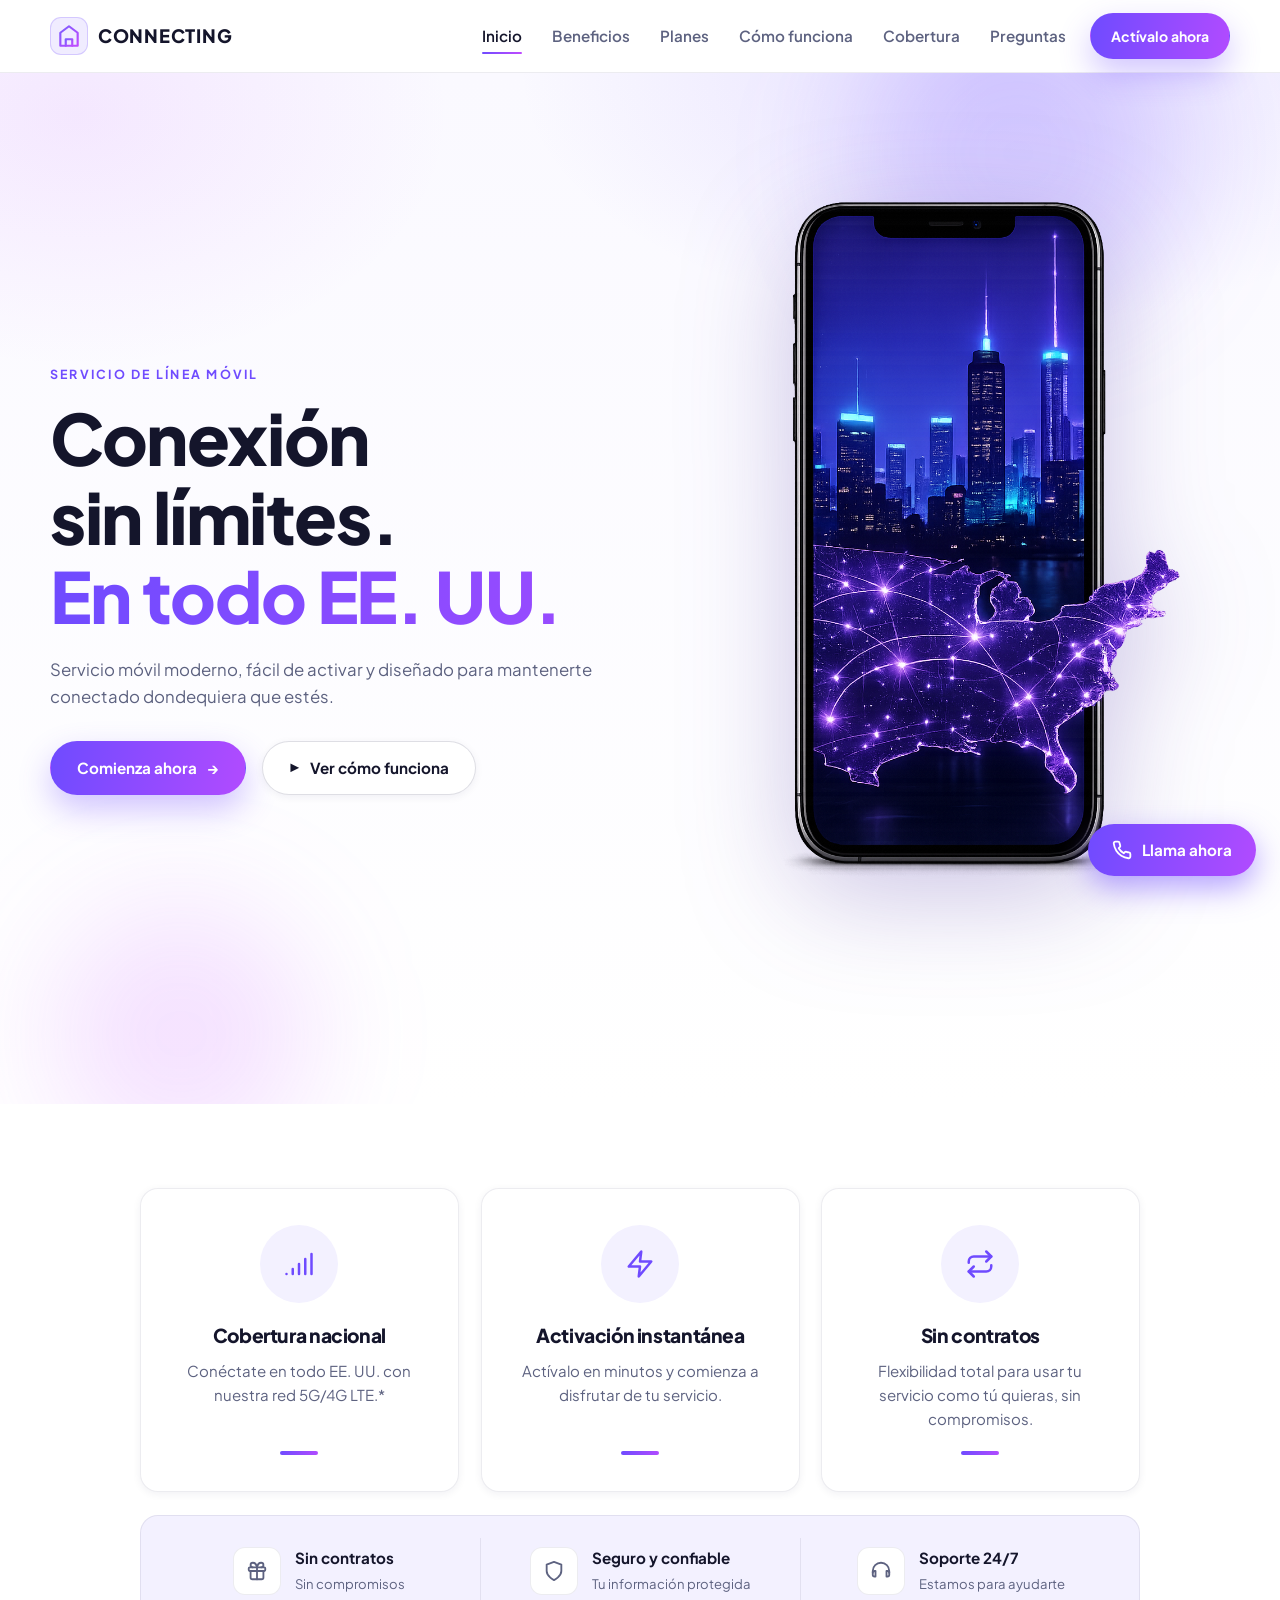
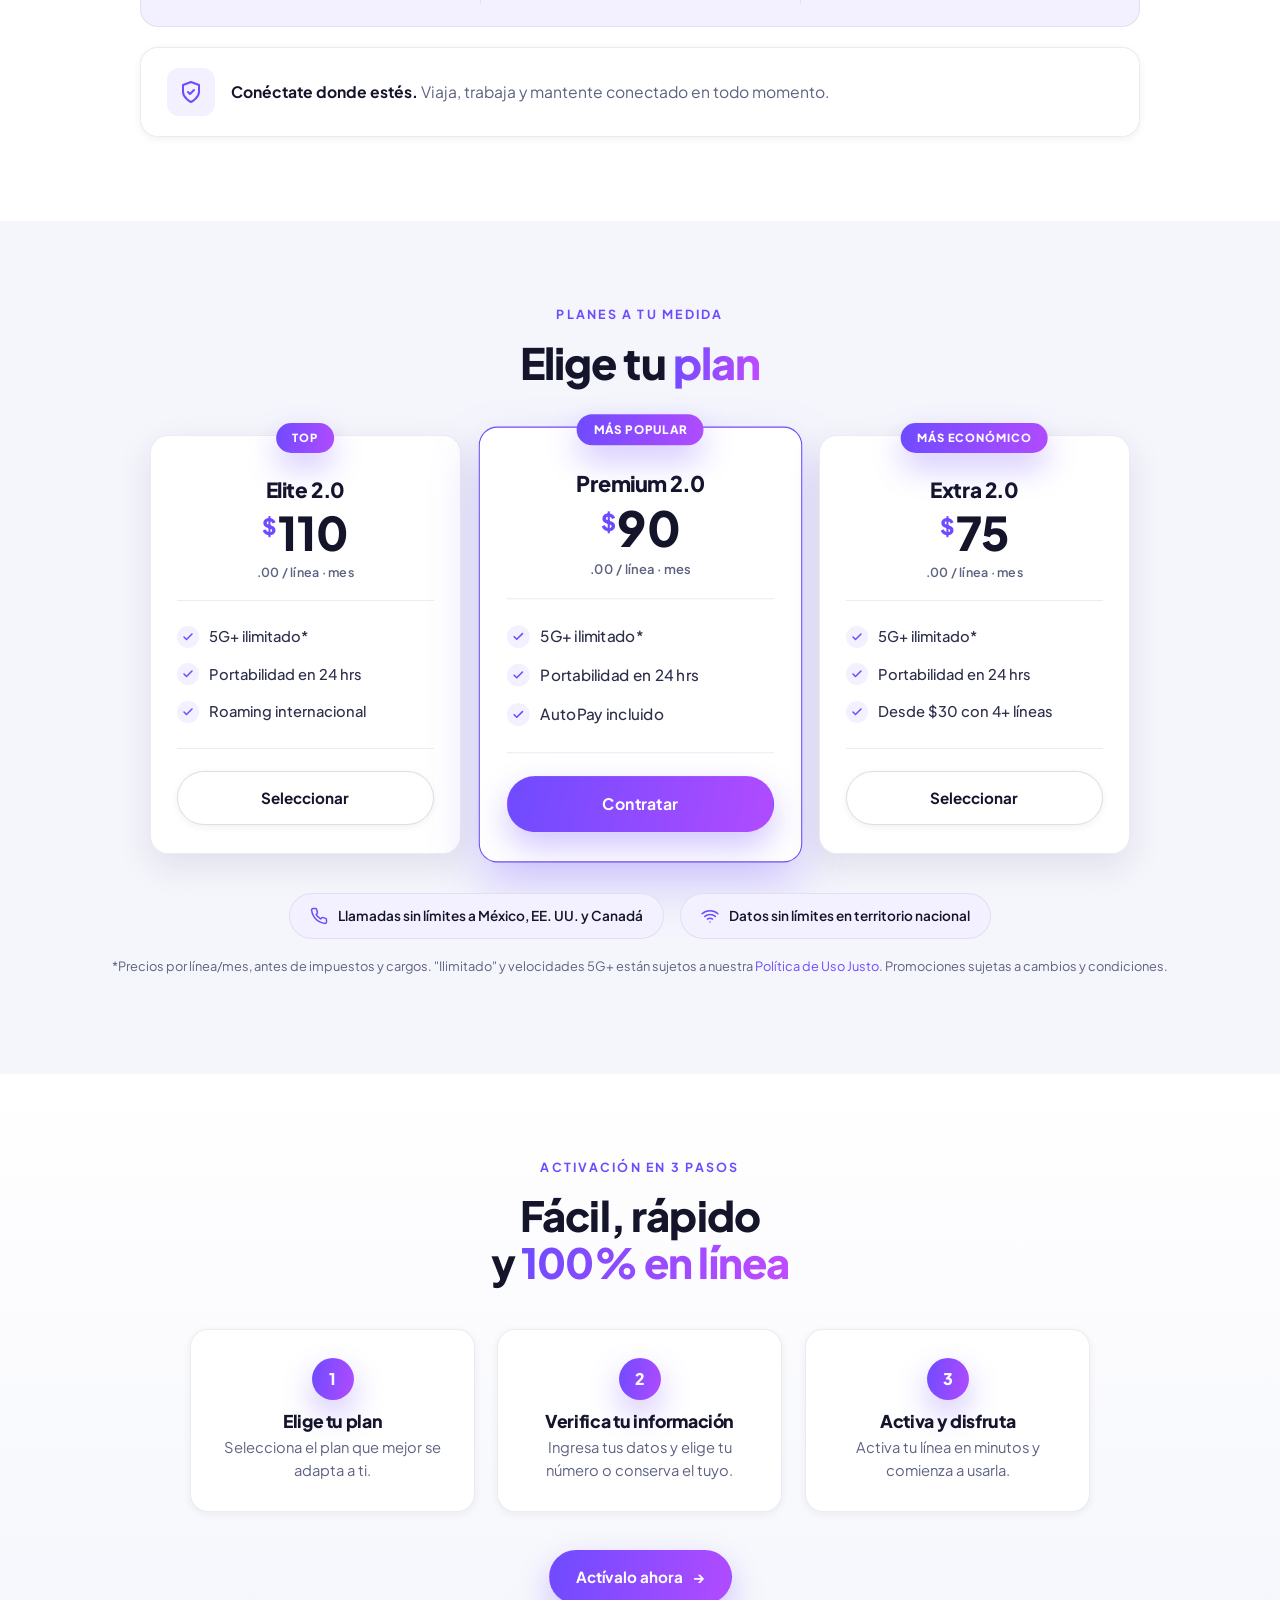
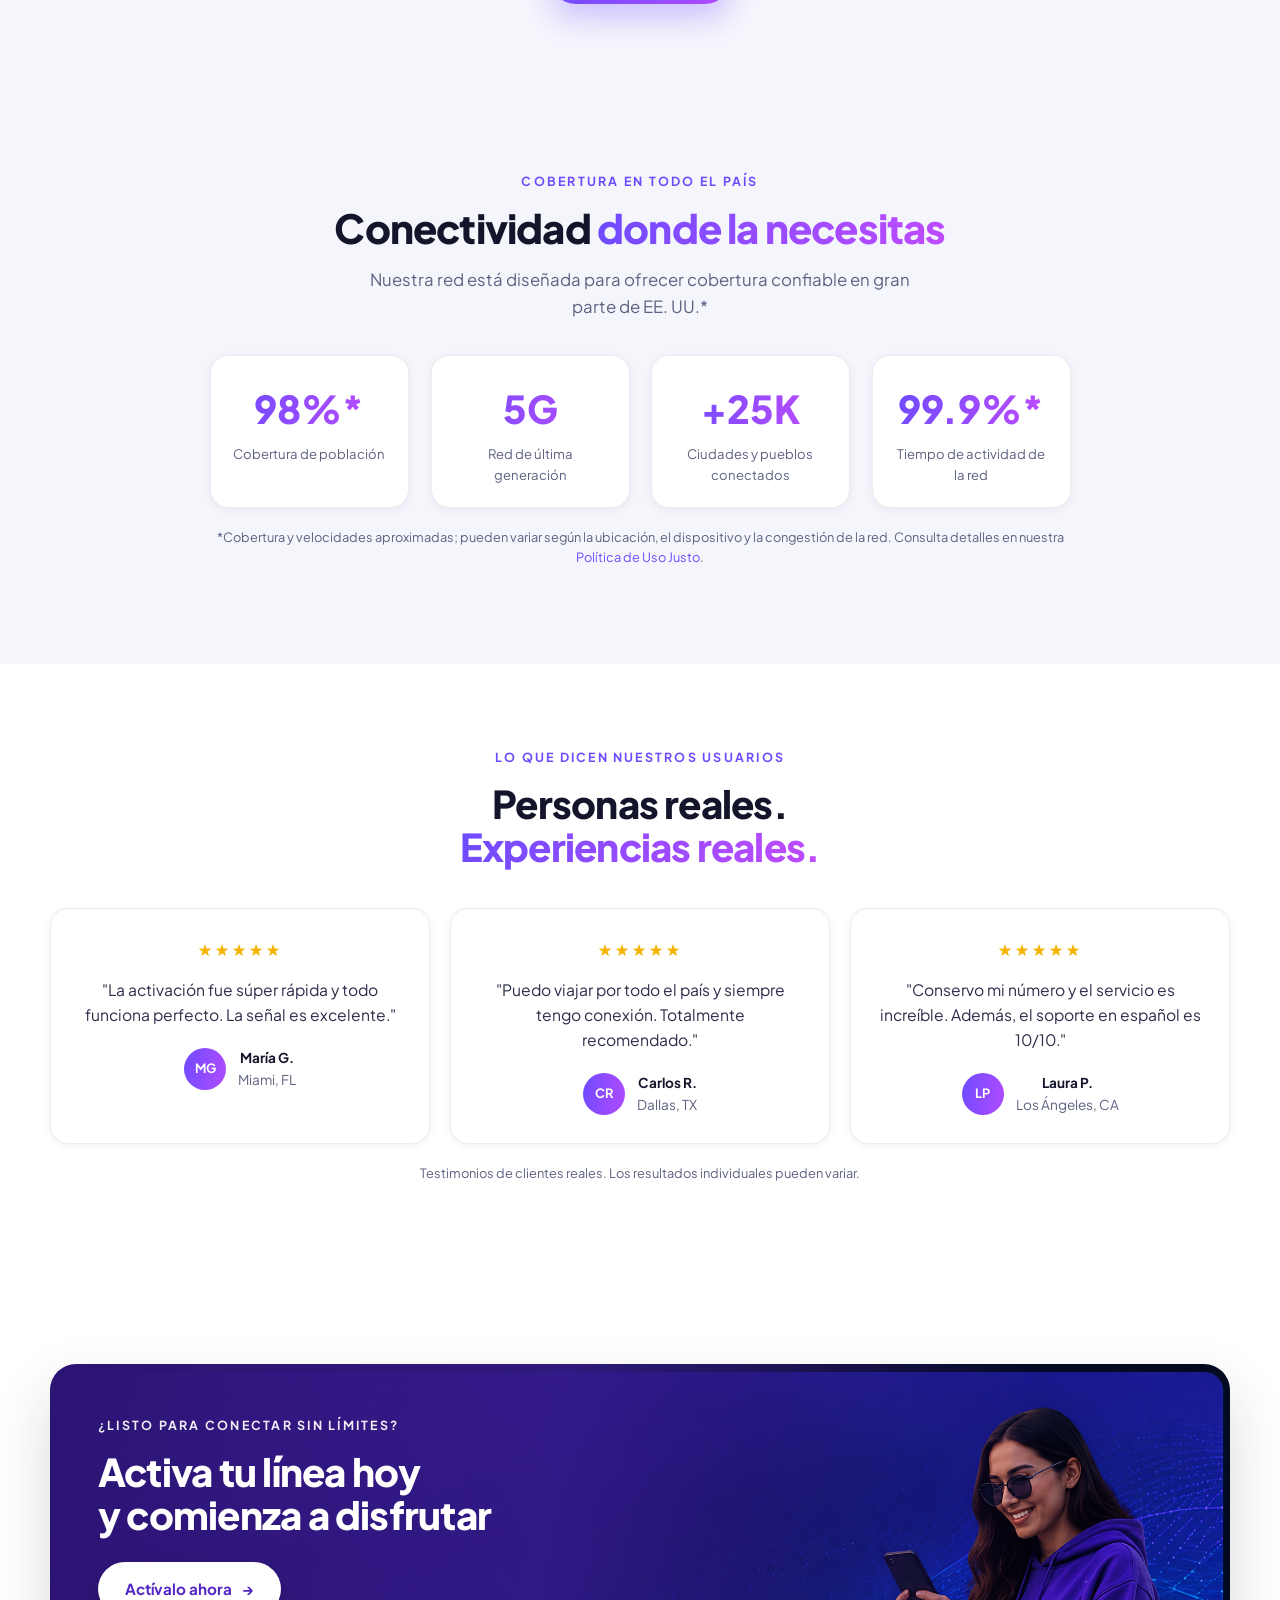
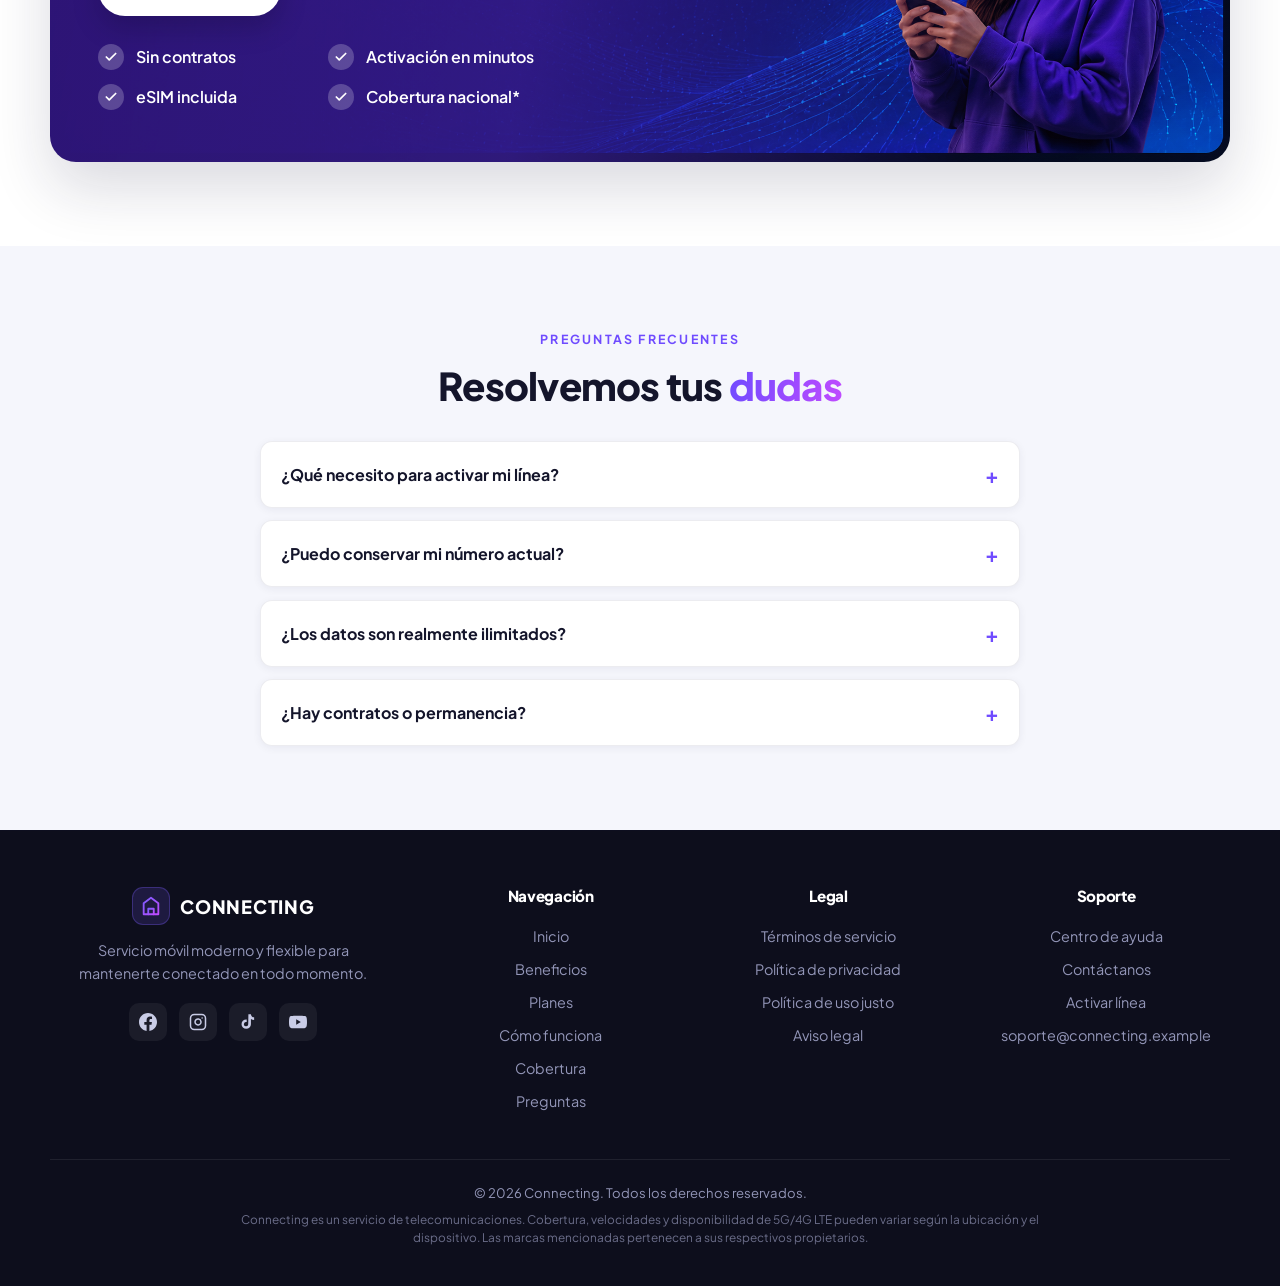
==== commit 007ab96b: "Corrige desbordamiento de tarjetas en movil (auto-fit) y renombra marca CONECTA -> CONNECTING Co-Aut" ====
--- a/index.html
+++ b/index.html
@@ -3,12 +3,12 @@
 <head>
   <meta charset="UTF-8" />
   <meta name="viewport" content="width=device-width, initial-scale=1.0" />
-  <title>Conecta — Servicio de línea móvil en EE. UU. | Activación 100% en línea</title>
-  <meta name="description" content="Conecta: servicio de línea móvil moderno y fácil de activar en EE. UU. Activación digital con eSIM, sin contratos y cobertura nacional 5G/4G LTE." />
+  <title>Connecting — Servicio de línea móvil en EE. UU. | Activación 100% en línea</title>
+  <meta name="description" content="Connecting: servicio de línea móvil moderno y fácil de activar en EE. UU. Activación digital con eSIM, sin contratos y cobertura nacional 5G/4G LTE." />
   <meta name="robots" content="index, follow" />
   <link rel="canonical" href="https://zombie550211.github.io/lineas3/" />
   <meta property="og:type" content="website" />
-  <meta property="og:title" content="Conecta — Servicio de línea móvil en EE. UU." />
+  <meta property="og:title" content="Connecting — Servicio de línea móvil en EE. UU." />
   <meta property="og:description" content="Activación digital con eSIM, sin contratos y cobertura nacional. Conéctate sin límites en todo EE. UU." />
   <meta property="og:image" content="imagenes/telefono.webp" />
   <link rel="preconnect" href="https://fonts.googleapis.com" />
@@ -20,14 +20,14 @@
   <!-- ===================== HEADER ===================== -->
   <header class="site-header" id="top">
     <div class="container nav-wrap">
-      <a href="#top" class="brand" aria-label="Conecta - inicio">
+      <a href="#top" class="brand" aria-label="Connecting - inicio">
         <span class="brand-mark" aria-hidden="true">
           <svg viewBox="0 0 24 24" width="26" height="26" fill="none" stroke="url(#g1)" stroke-width="2" stroke-linecap="round" stroke-linejoin="round">
             <defs><linearGradient id="g1" x1="0" y1="0" x2="1" y2="1"><stop offset="0" stop-color="#7c5cff"/><stop offset="1" stop-color="#c04bff"/></linearGradient></defs>
             <path d="M12 3 4 9v12h16V9z" /><path d="M9 21v-6h6v6" />
           </svg>
         </span>
-        <span class="brand-name">CONECTA</span>
+        <span class="brand-name">CONNECTING</span>
       </a>
 
       <nav class="main-nav" id="mainNav" aria-label="Navegación principal">
@@ -124,7 +124,7 @@
           <span class="connect-ico" aria-hidden="true">
             <svg viewBox="0 0 24 24" fill="none" stroke="currentColor" stroke-width="2" stroke-linecap="round" stroke-linejoin="round"><path d="M12 22s8-4 8-10V5l-8-3-8 3v7c0 6 8 10 8 10z"/><path d="m9 12 2 2 4-4"/></svg>
           </span>
-          <p><strong>Conecta donde estés.</strong> Viaja, trabaja y mantente conectado en todo momento.</p>
+          <p><strong>Conéctate donde estés.</strong> Viaja, trabaja y mantente conectado en todo momento.</p>
         </div>
       </div>
     </section>
@@ -340,7 +340,7 @@
               <path d="M12 3 4 9v12h16V9z" /><path d="M9 21v-6h6v6" />
             </svg>
           </span>
-          <span class="brand-name">CONECTA</span>
+          <span class="brand-name">CONNECTING</span>
         </a>
         <p>Servicio móvil moderno y flexible para mantenerte conectado en todo momento.</p>
         <div class="footer-social">
@@ -374,13 +374,13 @@
         <a href="#preguntas">Centro de ayuda</a>
         <a href="tel:+10000000000">Contáctanos</a>
         <a href="#activar">Activar línea</a>
-        <a href="mailto:soporte@conecta.example">soporte@conecta.example</a>
+        <a href="mailto:soporte@connecting.example">soporte@connecting.example</a>
       </nav>
     </div>
 
     <div class="container footer-bottom">
-      <p>© 2026 Conecta. Todos los derechos reservados.</p>
-      <p class="disclaimer">Conecta es un servicio de telecomunicaciones. Cobertura, velocidades y disponibilidad de 5G/4G LTE pueden variar según la ubicación y el dispositivo. Las marcas mencionadas pertenecen a sus respectivos propietarios.</p>
+      <p>© 2026 Connecting. Todos los derechos reservados.</p>
+      <p class="disclaimer">Connecting es un servicio de telecomunicaciones. Cobertura, velocidades y disponibilidad de 5G/4G LTE pueden variar según la ubicación y el dispositivo. Las marcas mencionadas pertenecen a sus respectivos propietarios.</p>
     </div>
   </footer>
 
--- a/styles.css
+++ b/styles.css
@@ -121,14 +121,14 @@
 }
 .hero::before { width: 320px; height: 320px; background: rgba(124, 92, 255, 0.22); top: -80px; right: 8%; }
 .hero::after { width: 260px; height: 260px; background: rgba(192, 75, 255, 0.16); bottom: -60px; left: 4%; animation-delay: 2s; }
-.hero-grid { display: grid; grid-template-columns: 1.02fr 0.98fr; align-items: center; gap: 40px; position: relative; z-index: 1; }
+.hero-grid { display: grid; grid-template-columns: 1fr 1fr; align-items: center; gap: 30px; position: relative; z-index: 1; }
 .hero-copy { text-align: left; }
 .hero h1 { font-size: clamp(2.6rem, 6.2vw, 4.4rem); margin-bottom: 22px; }
 .hero .grad { background-size: 200% auto; }
 .hero .lead { margin: 0 0 30px; }
 .hero-cta { justify-content: flex-start; }
 .hero-media { display: grid; place-items: center; }
-.hero-media img { width: 100%; max-width: 480px; filter: drop-shadow(0 30px 55px rgba(76, 50, 160, 0.28)); animation: floatY 6s ease-in-out infinite; }
+.hero-media img { width: 100%; max-width: 580px; filter: drop-shadow(0 30px 55px rgba(76, 50, 160, 0.28)); animation: floatY 6s ease-in-out infinite; }
 .hero-badges { list-style: none; display: flex; gap: 16px; padding: 0; margin: 0 0 34px; flex-wrap: wrap; justify-content: center; }
 .hero-badges li {
   display: flex; gap: 12px; align-items: center; font-size: 0.82rem; color: var(--muted);
@@ -144,7 +144,7 @@
 /* ===================== BENEFICIOS ===================== */
 .beneficios { background: var(--bg); }
 .cards-grid { display: grid; grid-template-columns: repeat(5, 1fr); gap: 18px; }
-.cards-grid.three { grid-template-columns: repeat(3, 1fr); gap: 22px; max-width: 1000px; margin-inline: auto; }
+.cards-grid.three { grid-template-columns: repeat(auto-fit, minmax(250px, 1fr)); gap: 22px; max-width: 1000px; margin-inline: auto; }
 .feature-card {
   background: var(--panel); border: 1px solid var(--line); border-radius: var(--radius);
   padding: 36px 28px; box-shadow: var(--shadow-sm);
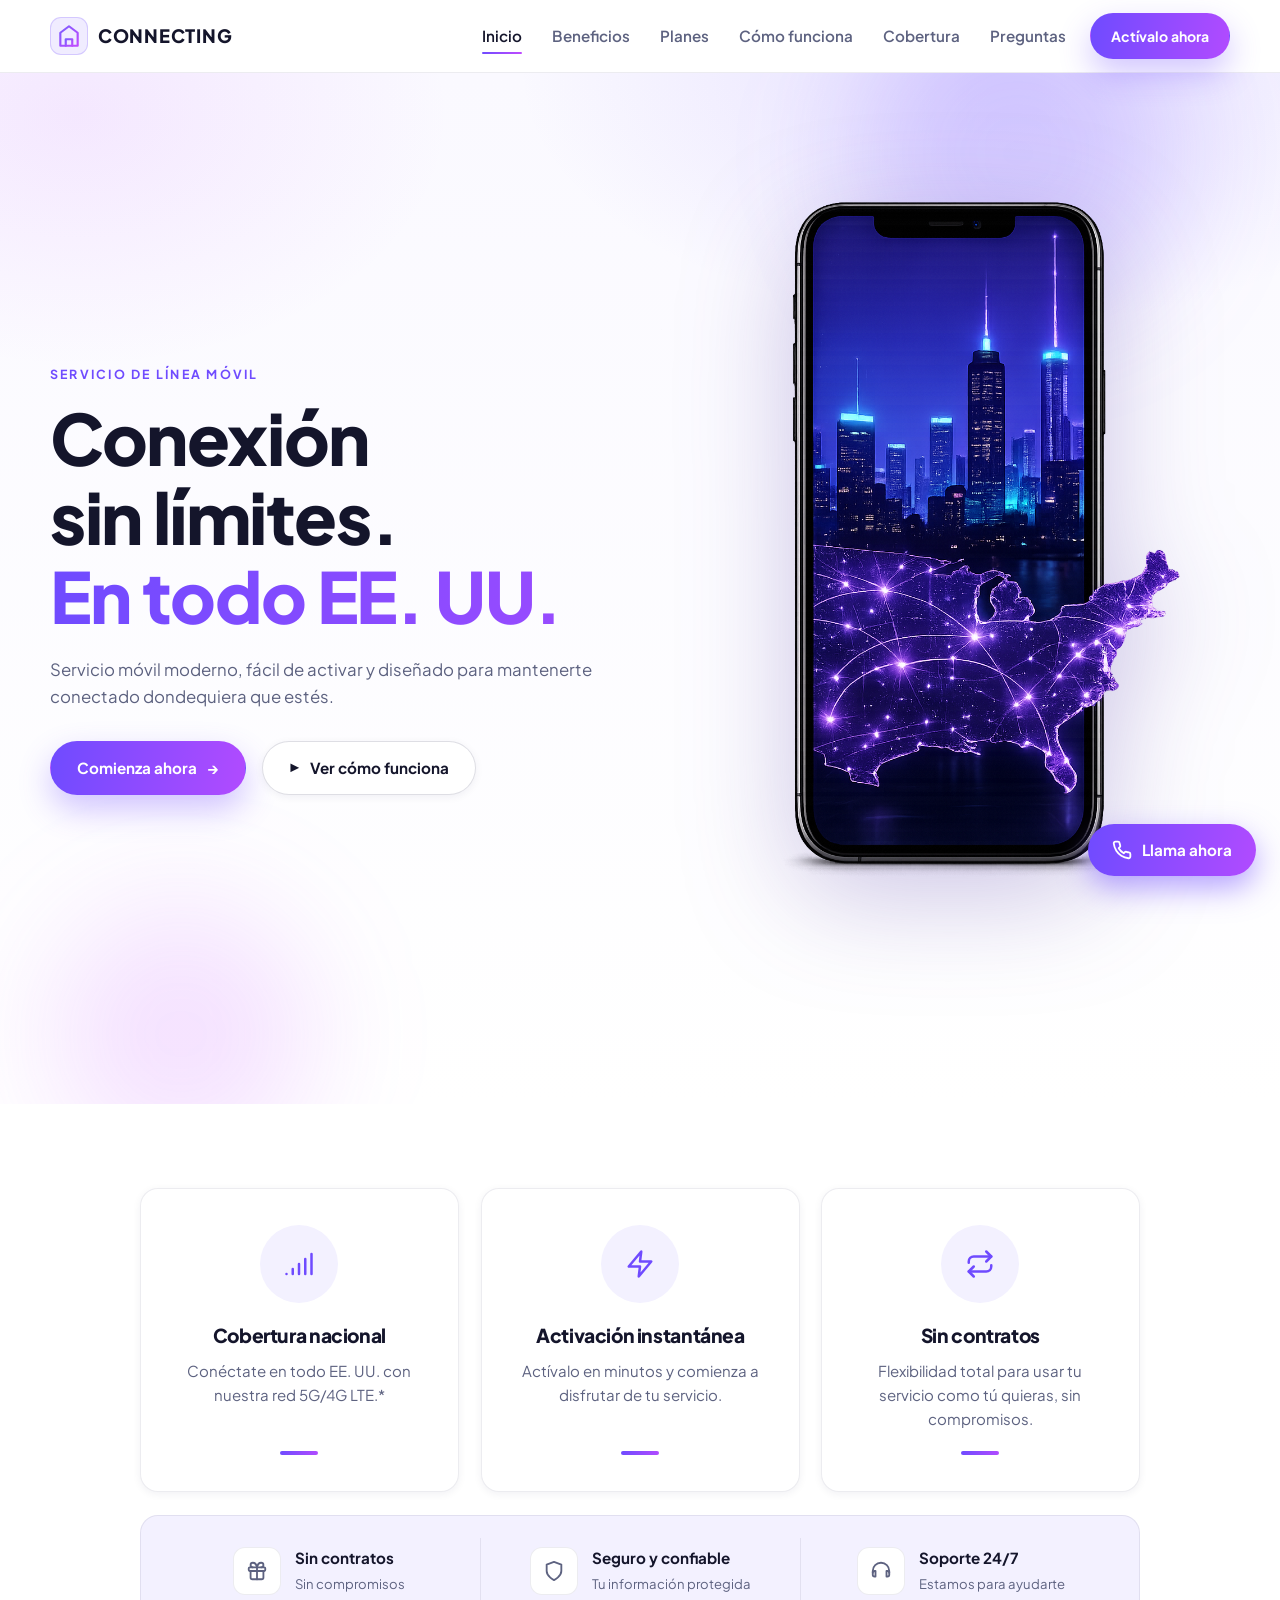
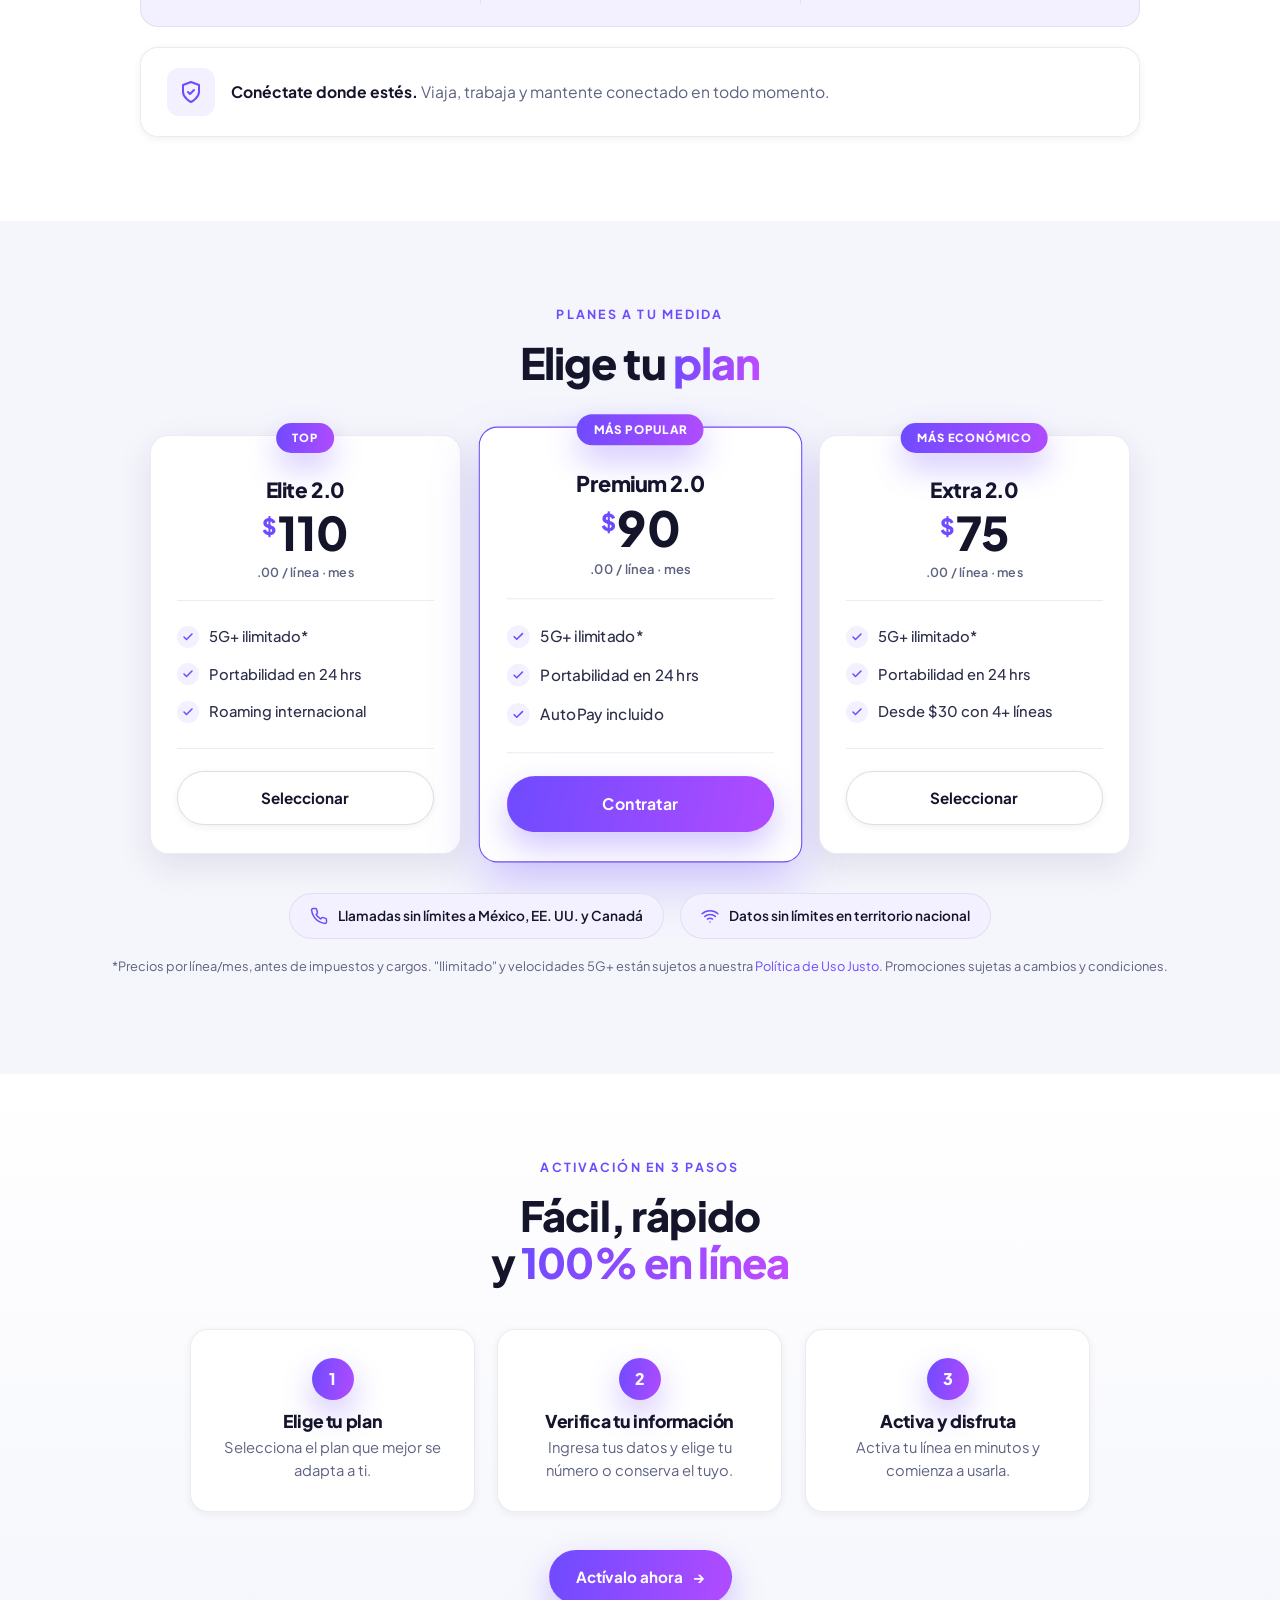
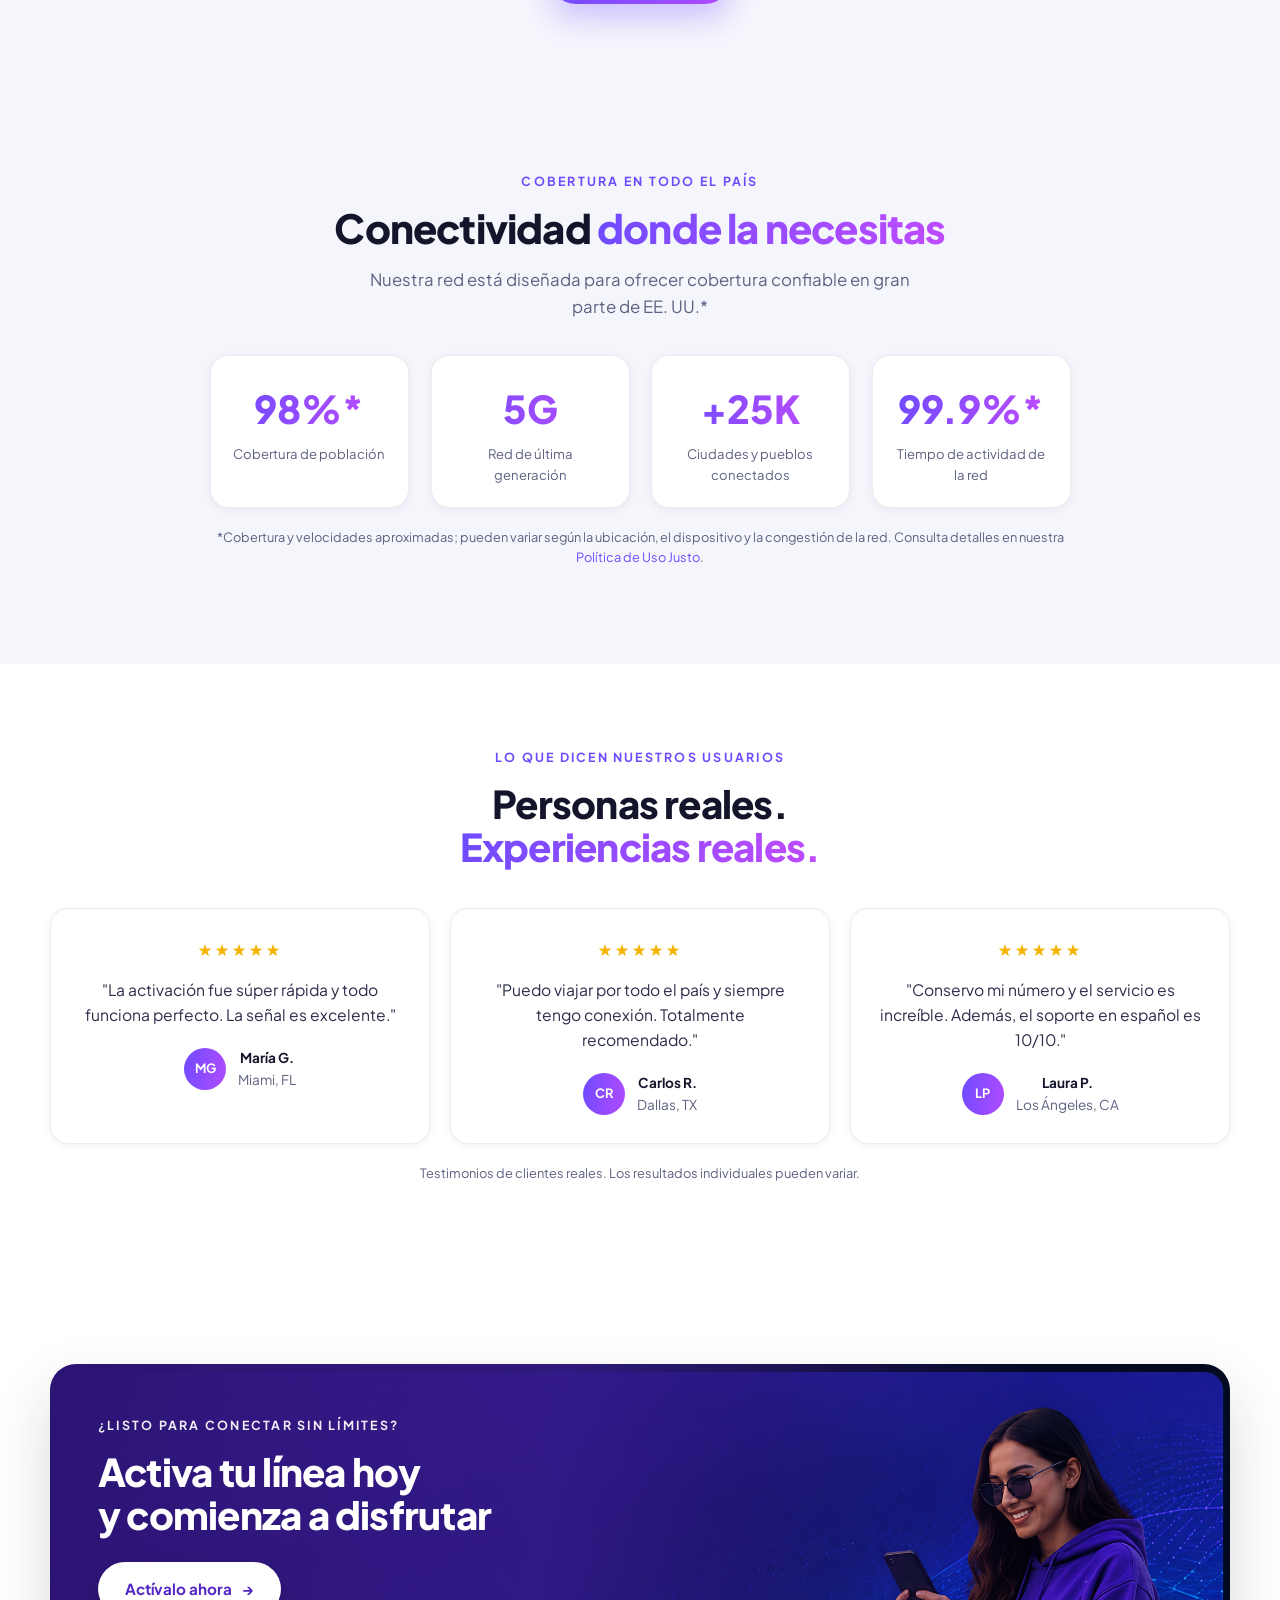
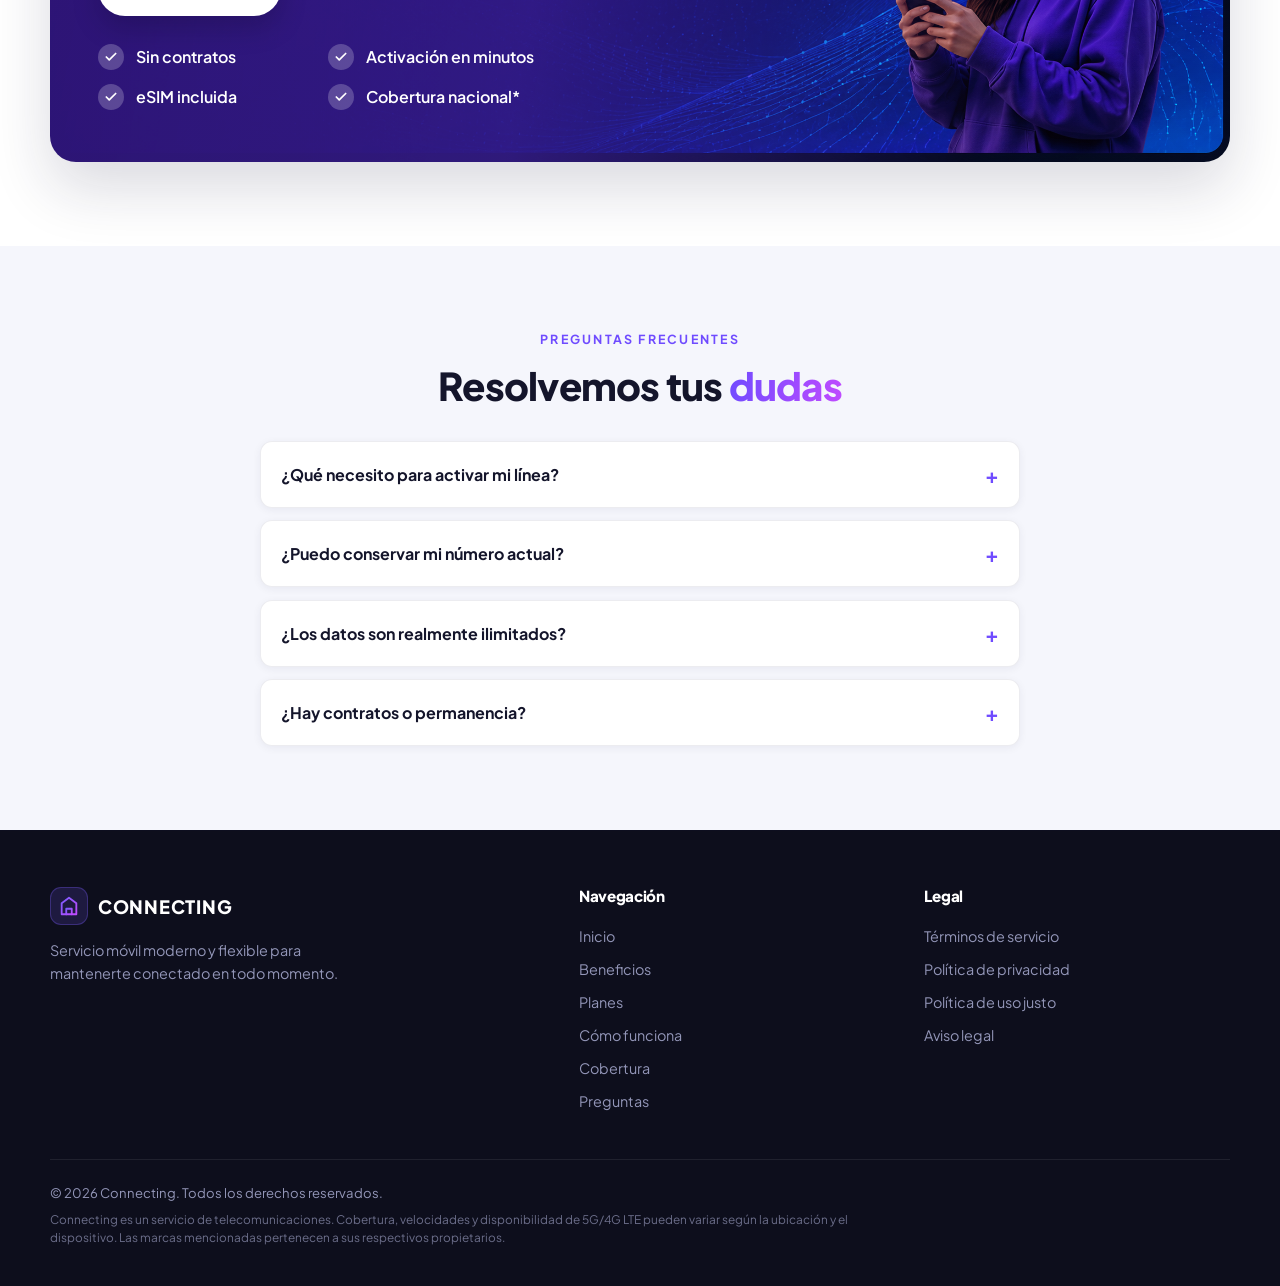
==== commit ce29b13f: "Footer: elimina redes sociales y columna de Soporte; grid a 3 columnas y corrige copyright a Connect" ====
--- a/index.html
+++ b/index.html
@@ -343,12 +343,6 @@
           <span class="brand-name">CONNECTING</span>
         </a>
         <p>Servicio móvil moderno y flexible para mantenerte conectado en todo momento.</p>
-        <div class="footer-social">
-          <a href="#" aria-label="Facebook"><svg viewBox="0 0 24 24" fill="currentColor"><path d="M24 12.07C24 5.4 18.63 0 12 0S0 5.4 0 12.07c0 6.02 4.39 11.01 10.13 11.93v-8.44H7.08v-3.49h3.05V9.41c0-3.02 1.79-4.69 4.53-4.69 1.31 0 2.69.24 2.69.24v2.97h-1.52c-1.49 0-1.96.93-1.96 1.89v2.25h3.33l-.53 3.49h-2.8v8.44C19.61 23.08 24 18.09 24 12.07z"/></svg></a>
-          <a href="#" aria-label="Instagram"><svg viewBox="0 0 24 24" fill="none" stroke="currentColor" stroke-width="2" stroke-linecap="round" stroke-linejoin="round"><rect width="20" height="20" x="2" y="2" rx="5"/><path d="M16 11.37A4 4 0 1 1 12.63 8 4 4 0 0 1 16 11.37z"/><line x1="17.5" x2="17.51" y1="6.5" y2="6.5"/></svg></a>
-          <a href="#" aria-label="TikTok"><svg viewBox="0 0 24 24" fill="currentColor"><path d="M12.53 1.5h3.36a4.83 4.83 0 0 0 4.28 4.32v3.39a8.2 8.2 0 0 1-4.27-1.2v6.86a6.27 6.27 0 1 1-6.27-6.27c.22 0 .43.02.64.05v3.5a2.86 2.86 0 1 0 2.02 2.74z"/></svg></a>
-          <a href="#" aria-label="YouTube"><svg viewBox="0 0 24 24" fill="currentColor"><path d="M23.5 6.2a3.02 3.02 0 0 0-2.12-2.14C19.5 3.55 12 3.55 12 3.55s-7.5 0-9.38.51A3.02 3.02 0 0 0 .5 6.2C0 8.08 0 12 0 12s0 3.92.5 5.8a3.02 3.02 0 0 0 2.12 2.14c1.88.51 9.38.51 9.38.51s7.5 0 9.38-.51a3.02 3.02 0 0 0 2.12-2.14C24 15.92 24 12 24 12s0-3.92-.5-5.8zM9.6 15.6V8.4l6.2 3.6z"/></svg></a>
-        </div>
       </div>
 
       <nav class="footer-col" aria-label="Navegación">
@@ -368,14 +362,6 @@
         <a href="uso-justo.html">Política de uso justo</a>
         <a href="aviso-legal.html">Aviso legal</a>
       </nav>
-
-      <nav class="footer-col" aria-label="Soporte">
-        <h4>Soporte</h4>
-        <a href="#preguntas">Centro de ayuda</a>
-        <a href="tel:+10000000000">Contáctanos</a>
-        <a href="#activar">Activar línea</a>
-        <a href="mailto:soporte@connecting.example">soporte@connecting.example</a>
-      </nav>
     </div>
 
     <div class="container footer-bottom">
--- a/styles.css
+++ b/styles.css
@@ -269,17 +269,16 @@
 .site-footer { background: #0d0e1c; color: #c9cce6; border-top: 1px solid var(--line); padding: 56px 0 30px; }
 .site-footer .brand-name { color: #fff; }
 .site-footer .brand-mark { background: rgba(124, 92, 255, 0.16); border-color: rgba(124, 92, 255, 0.3); }
-.footer-grid { display: grid; grid-template-columns: 1.4fr 1fr 1fr 1fr; gap: 30px; text-align: center; }
-.footer-brand p { color: #9396b8; font-size: 0.9rem; margin: 14px auto 0; max-width: 30ch; }
-.footer-social { display: flex; gap: 12px; margin-top: 18px; justify-content: center; }
+.footer-grid { display: grid; grid-template-columns: 1.6fr 1fr 1fr; gap: 40px; text-align: left; }
+.footer-brand p { color: #9396b8; font-size: 0.9rem; margin: 14px 0 0; max-width: 30ch; }
+.footer-social { display: flex; gap: 12px; margin-top: 18px; justify-content: flex-start; }
 .footer-social a { display: grid; place-items: center; width: 38px; height: 38px; border-radius: 10px; background: rgba(255,255,255,0.06); color: #c9cce6; transition: background .18s, transform .18s, color .18s; }
 .footer-social a:hover { background: var(--grad-btn); color: #fff; transform: translateY(-3px); }
 .footer-social svg { width: 18px; height: 18px; }
 .footer-col h4 { font-size: 0.95rem; margin-bottom: 16px; color: #fff; }
 .footer-col a { display: block; color: #9396b8; font-size: 0.9rem; padding: 5px 0; transition: color .15s; }
 .footer-col a:hover { color: #fff; }
-.footer-bottom { margin-top: 40px; padding-top: 22px; border-top: 1px solid rgba(255,255,255,0.08); text-align: center; }
-.footer-bottom .disclaimer { margin-inline: auto; }
+.footer-bottom { margin-top: 40px; padding-top: 22px; border-top: 1px solid rgba(255,255,255,0.08); }
 .footer-bottom p { color: #9396b8; font-size: 0.82rem; margin: 0 0 8px; }
 .footer-bottom .disclaimer { font-size: 0.74rem; opacity: 0.7; max-width: 90ch; }
 
@@ -354,12 +353,12 @@
   .main-nav a.active::after { display: none; }
   .nav-toggle { display: flex; }
   .nav-actions .btn-sm { display: none; }
-  .hero-grid { grid-template-columns: 1fr; gap: 20px; }
+  .hero-grid { grid-template-columns: 1fr; gap: 24px; }
   .hero-copy { text-align: center; }
   .hero .lead { margin-inline: auto; }
   .hero-cta { justify-content: center; }
-  .hero-media { order: -1; }
-  .hero-media img { max-width: 320px; }
+  .hero-media img { max-width: 300px; }
+  .cobertura .stats { grid-template-columns: repeat(2, 1fr); }
   .cf-grid, .faq-grid { grid-template-columns: 1fr; }
   .plans-grid { grid-template-columns: 1fr; max-width: 440px; }
   .plan-card.featured { transform: none; order: -1; }
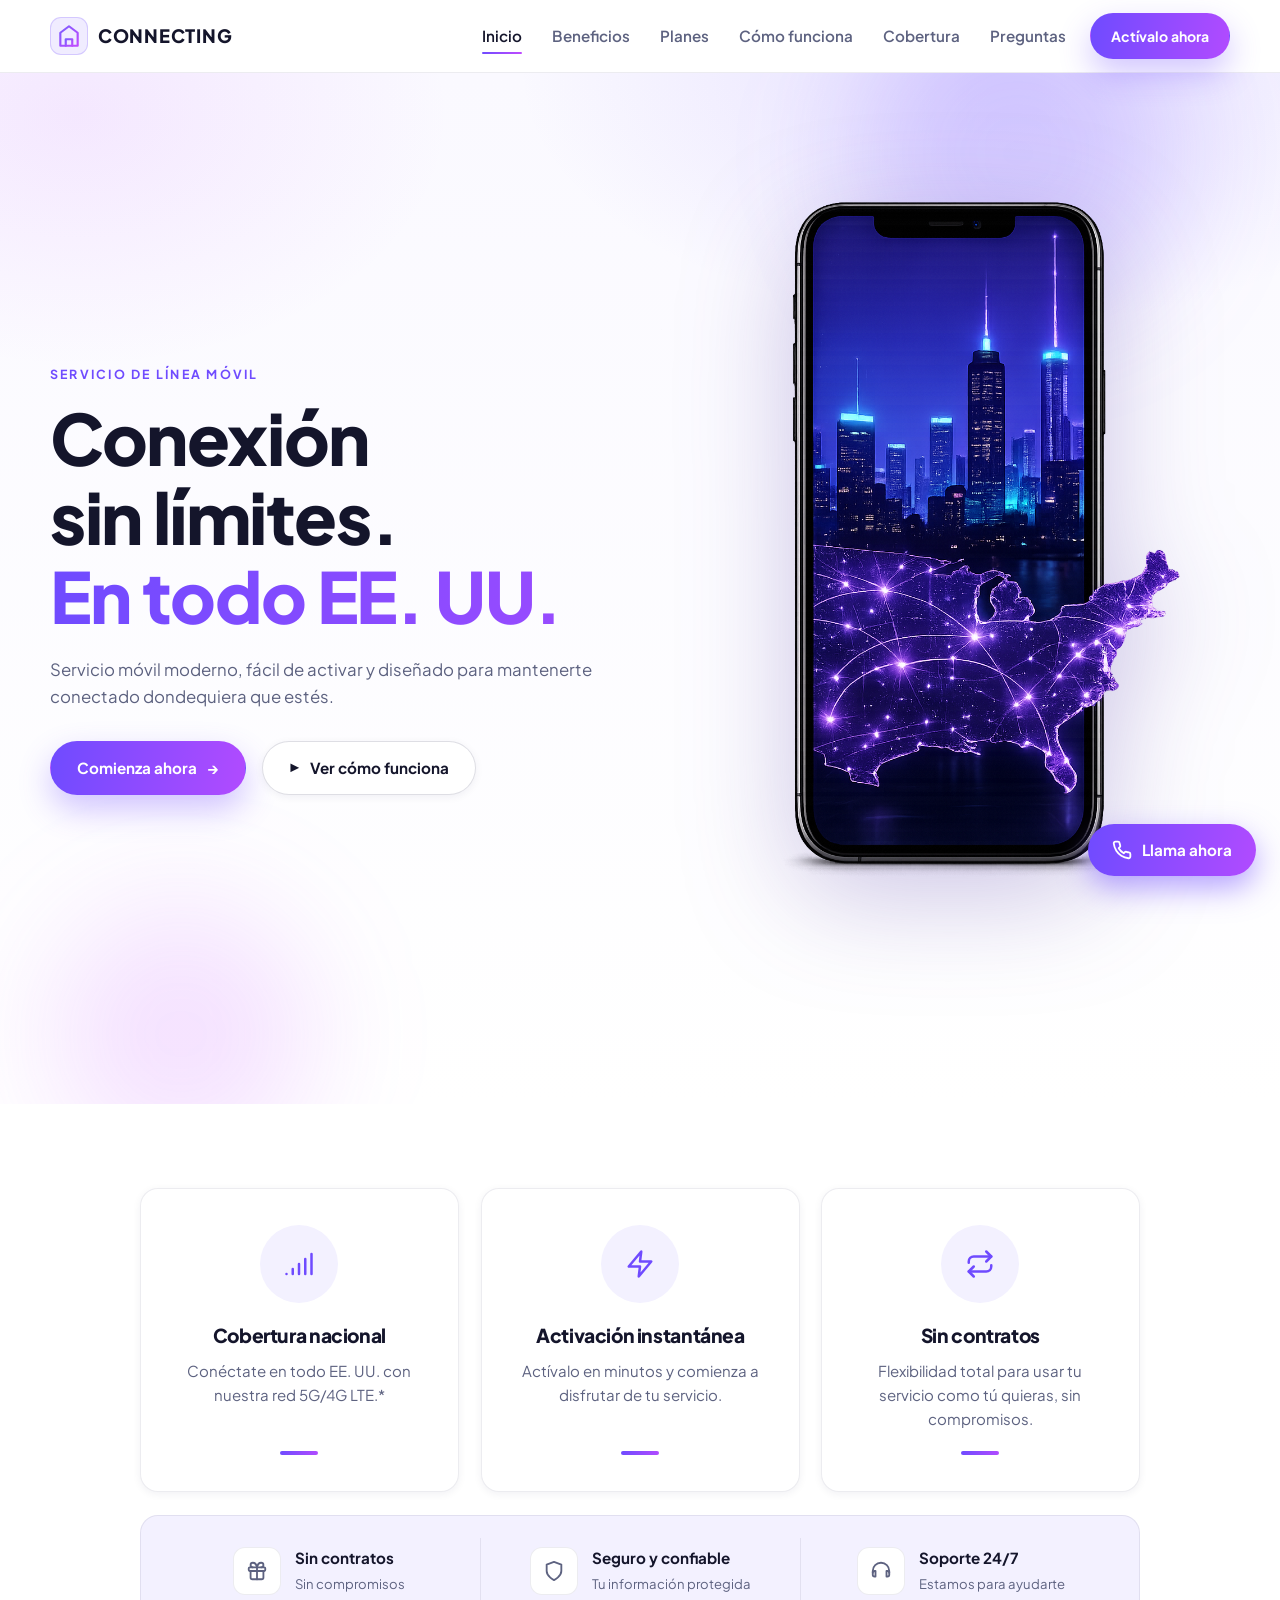
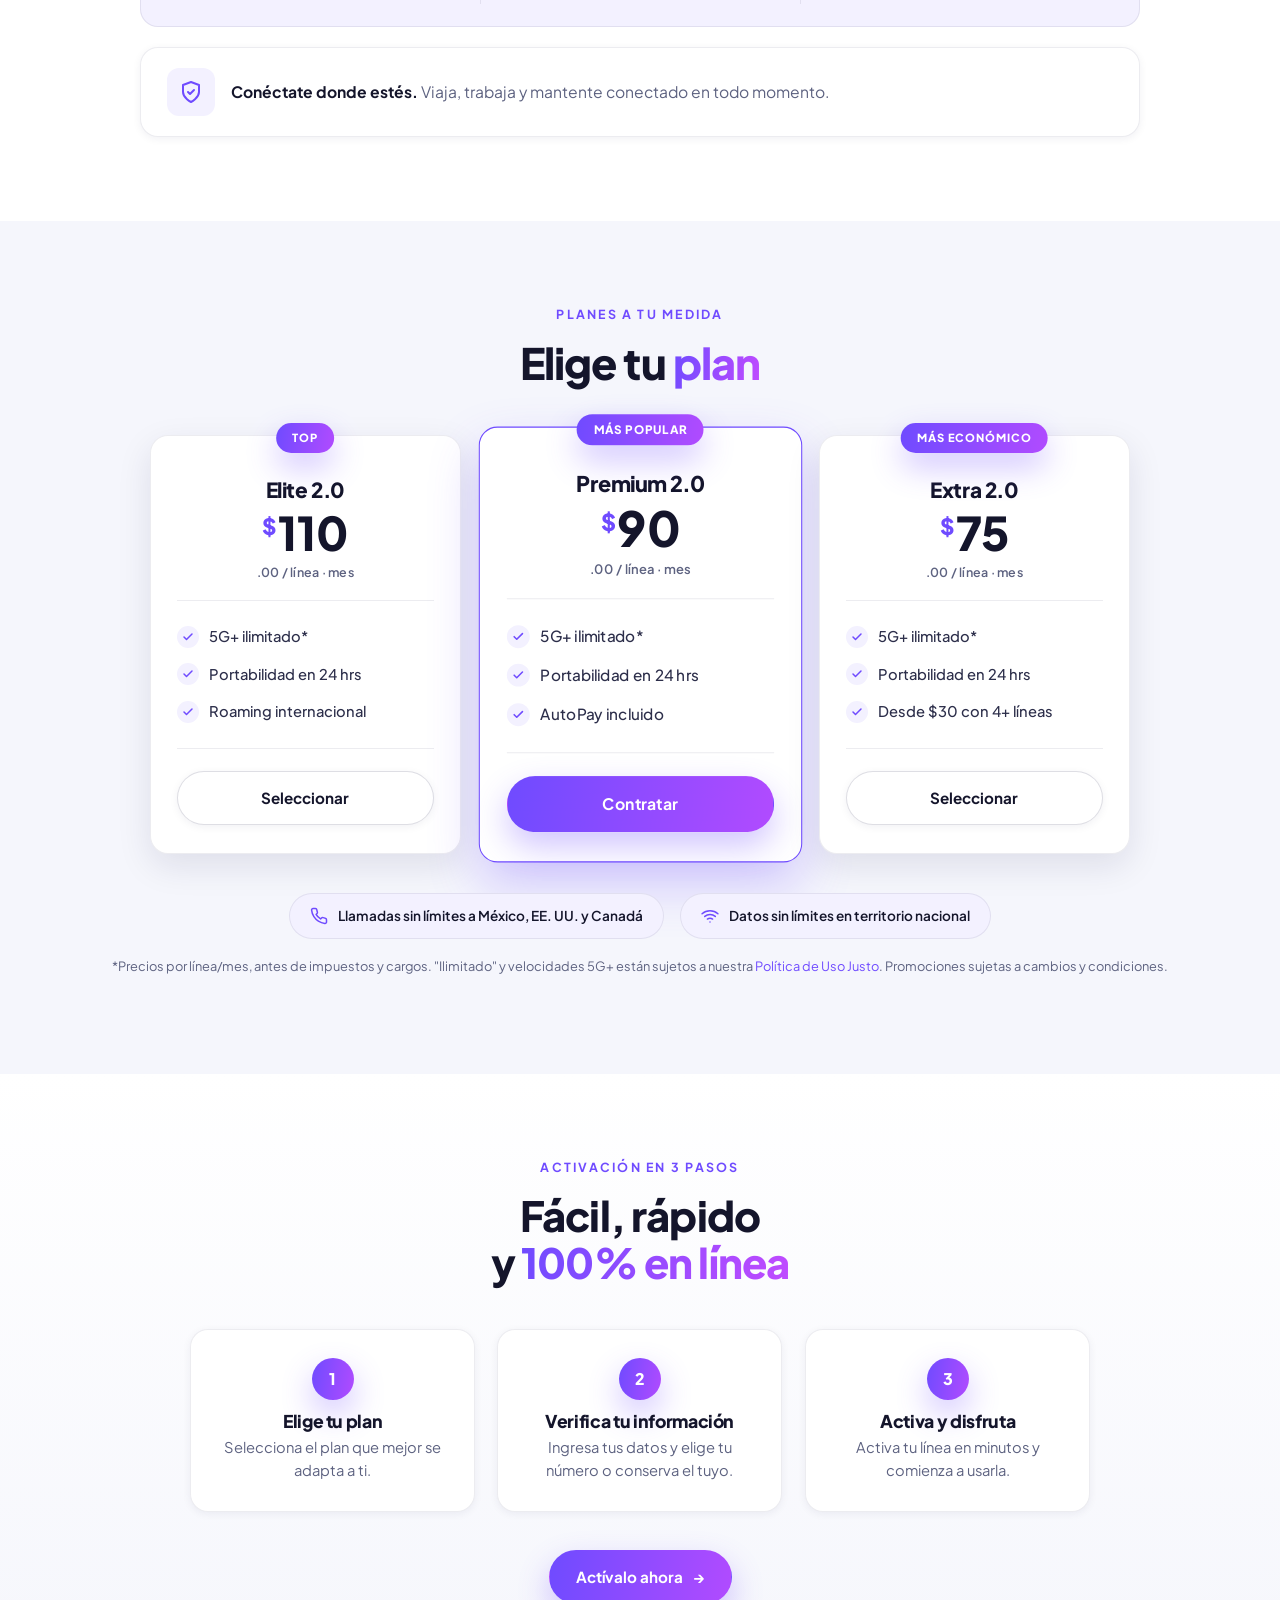
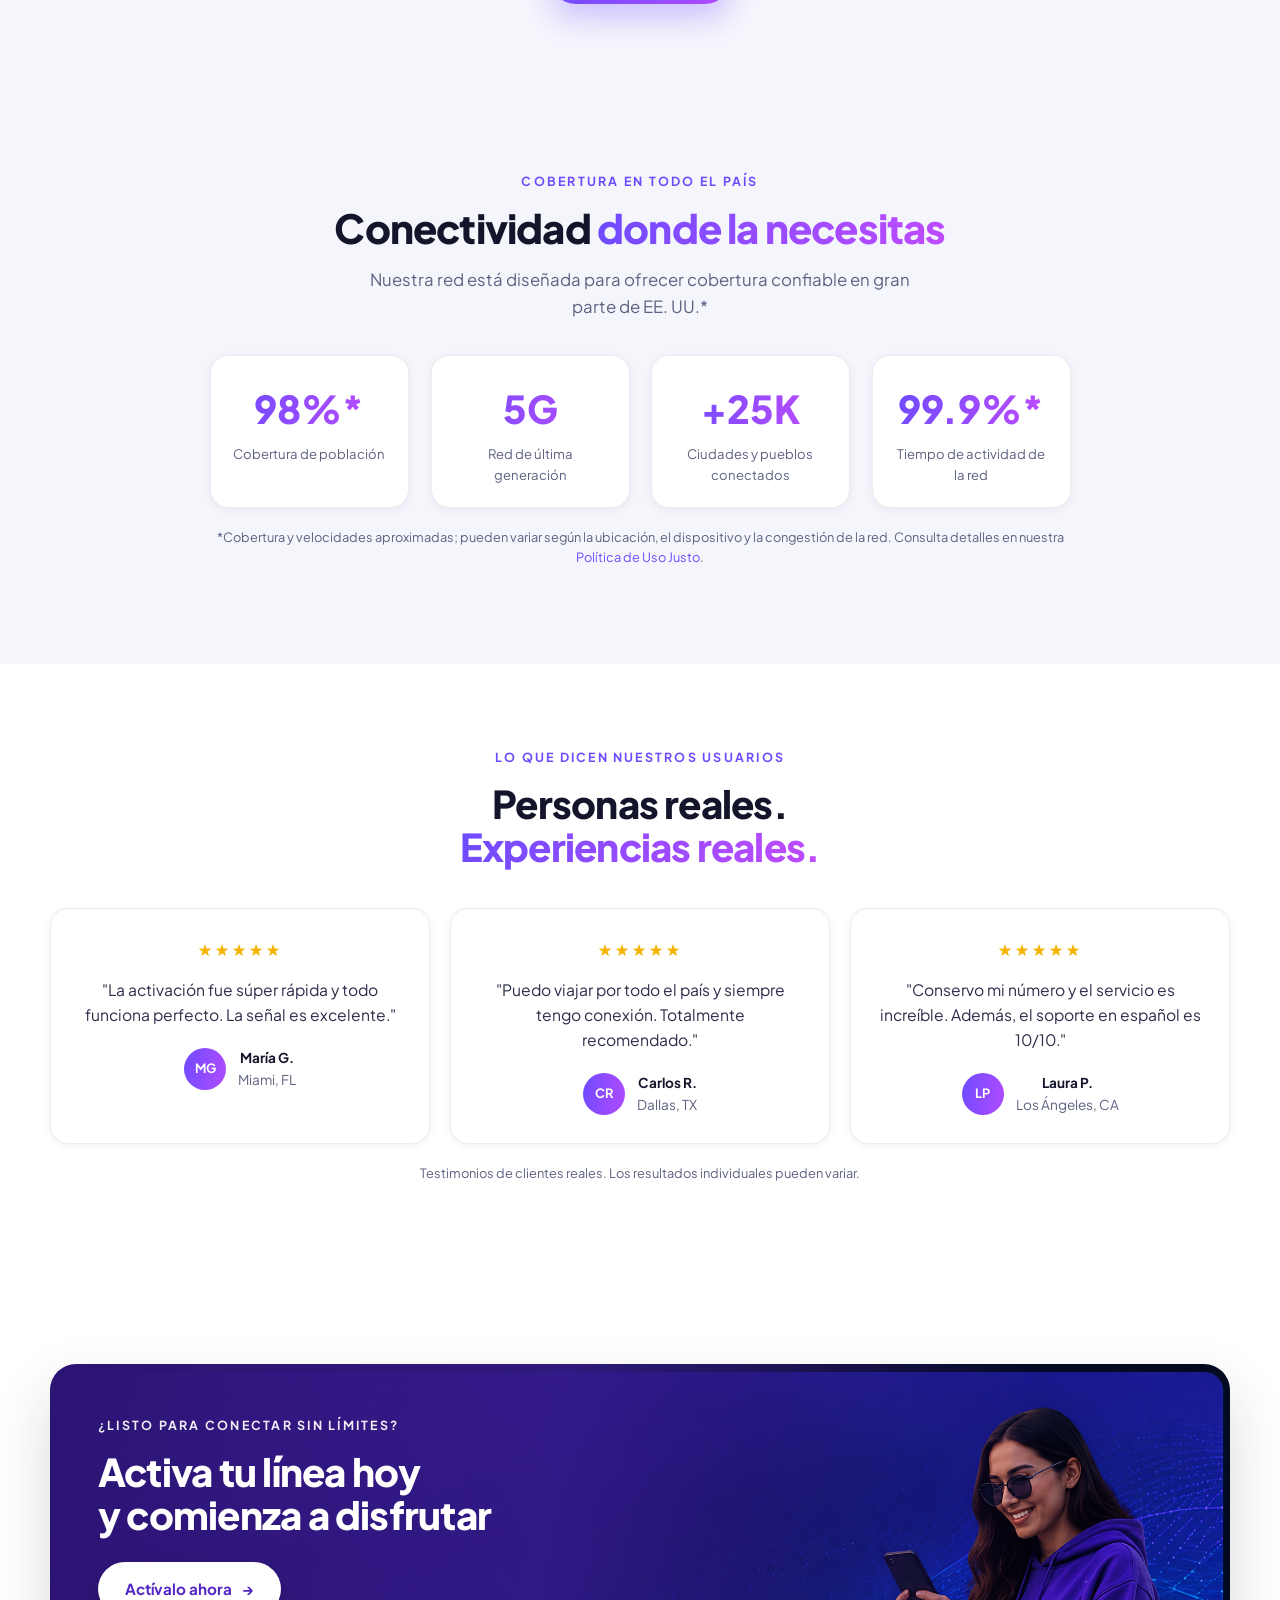
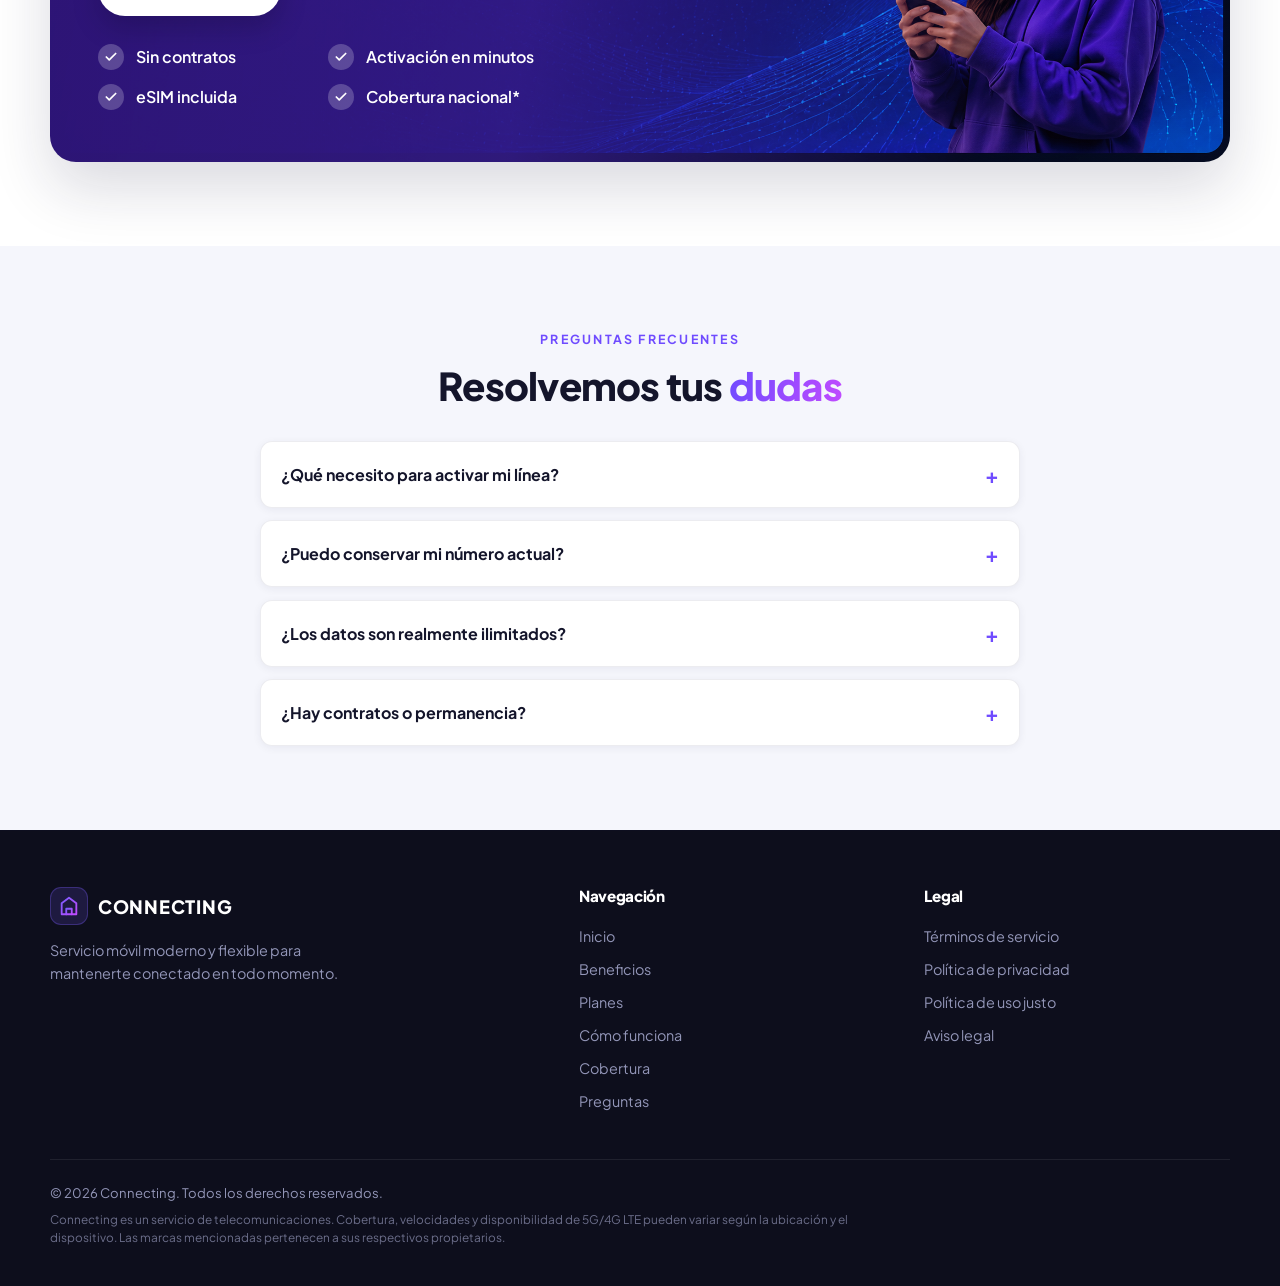
==== commit 0aa15e2b: "SEO: usa dominio personalizado planeslineasmoviles.com en canonical y Open Graph Co-Authored-By: Cla" ====
--- a/index.html
+++ b/index.html
@@ -6,11 +6,12 @@
   <title>Connecting — Servicio de línea móvil en EE. UU. | Activación 100% en línea</title>
   <meta name="description" content="Connecting: servicio de línea móvil moderno y fácil de activar en EE. UU. Activación digital con eSIM, sin contratos y cobertura nacional 5G/4G LTE." />
   <meta name="robots" content="index, follow" />
-  <link rel="canonical" href="https://zombie550211.github.io/lineas3/" />
+  <link rel="canonical" href="https://planeslineasmoviles.com/" />
   <meta property="og:type" content="website" />
+  <meta property="og:url" content="https://planeslineasmoviles.com/" />
   <meta property="og:title" content="Connecting — Servicio de línea móvil en EE. UU." />
   <meta property="og:description" content="Activación digital con eSIM, sin contratos y cobertura nacional. Conéctate sin límites en todo EE. UU." />
-  <meta property="og:image" content="imagenes/telefono.webp" />
+  <meta property="og:image" content="https://planeslineasmoviles.com/imagenes/telefono2.png" />
   <link rel="preconnect" href="https://fonts.googleapis.com" />
   <link rel="preconnect" href="https://fonts.gstatic.com" crossorigin />
   <link href="https://fonts.googleapis.com/css2?family=Plus+Jakarta+Sans:wght@400;500;600;700;800&display=swap" rel="stylesheet" />
@@ -40,7 +41,7 @@
       </nav>
 
       <div class="nav-actions">
-        <a href="#activar" class="btn btn-primary btn-sm">Actívalo ahora</a>
+        <a href="tel:+18887129904" class="btn btn-primary btn-sm">Actívalo ahora</a>
         <button class="nav-toggle" id="navToggle" aria-label="Abrir menú" aria-expanded="false">
           <span></span><span></span><span></span>
         </button>
@@ -58,7 +59,7 @@
           <p class="lead">Servicio móvil moderno, fácil de activar y diseñado para mantenerte conectado dondequiera que estés.</p>
 
           <div class="hero-cta">
-            <a href="#activar" class="btn btn-primary">Comienza ahora <span class="arrow">→</span></a>
+            <a href="tel:+18887129904" class="btn btn-primary">Comienza ahora <span class="arrow">→</span></a>
             <a href="#como-funciona" class="btn btn-ghost"><span class="play">▶</span> Ver cómo funciona</a>
           </div>
         </div>
@@ -145,7 +146,7 @@
               <li><span class="pcheck"><svg viewBox="0 0 24 24" fill="none" stroke="currentColor" stroke-width="3" stroke-linecap="round" stroke-linejoin="round"><path d="M20 6 9 17l-5-5"/></svg></span> Portabilidad en 24 hrs</li>
               <li><span class="pcheck"><svg viewBox="0 0 24 24" fill="none" stroke="currentColor" stroke-width="3" stroke-linecap="round" stroke-linejoin="round"><path d="M20 6 9 17l-5-5"/></svg></span> Roaming internacional</li>
             </ul>
-            <a href="tel:+10000000000" class="btn btn-ghost btn-block">Seleccionar</a>
+            <a href="tel:+18887129904" class="btn btn-ghost btn-block">Seleccionar</a>
           </article>
 
           <article class="plan-card featured">
@@ -157,7 +158,7 @@
               <li><span class="pcheck"><svg viewBox="0 0 24 24" fill="none" stroke="currentColor" stroke-width="3" stroke-linecap="round" stroke-linejoin="round"><path d="M20 6 9 17l-5-5"/></svg></span> Portabilidad en 24 hrs</li>
               <li><span class="pcheck"><svg viewBox="0 0 24 24" fill="none" stroke="currentColor" stroke-width="3" stroke-linecap="round" stroke-linejoin="round"><path d="M20 6 9 17l-5-5"/></svg></span> AutoPay incluido</li>
             </ul>
-            <a href="tel:+10000000000" class="btn btn-primary btn-block">Contratar</a>
+            <a href="tel:+18887129904" class="btn btn-primary btn-block">Contratar</a>
           </article>
 
           <article class="plan-card">
@@ -169,7 +170,7 @@
               <li><span class="pcheck"><svg viewBox="0 0 24 24" fill="none" stroke="currentColor" stroke-width="3" stroke-linecap="round" stroke-linejoin="round"><path d="M20 6 9 17l-5-5"/></svg></span> Portabilidad en 24 hrs</li>
               <li><span class="pcheck"><svg viewBox="0 0 24 24" fill="none" stroke="currentColor" stroke-width="3" stroke-linecap="round" stroke-linejoin="round"><path d="M20 6 9 17l-5-5"/></svg></span> Desde $30 con 4+ líneas</li>
             </ul>
-            <a href="tel:+10000000000" class="btn btn-ghost btn-block">Seleccionar</a>
+            <a href="tel:+18887129904" class="btn btn-ghost btn-block">Seleccionar</a>
           </article>
         </div>
 
@@ -219,7 +220,7 @@
             </li>
           </ol>
 
-          <a href="#activar" class="btn btn-primary">Actívalo ahora <span class="arrow">→</span></a>
+          <a href="tel:+18887129904" class="btn btn-primary">Actívalo ahora <span class="arrow">→</span></a>
         </div>
       </div>
     </section>
@@ -280,7 +281,7 @@
             <div class="cta-copy">
               <p class="eyebrow light">¿LISTO PARA CONECTAR SIN LÍMITES?</p>
               <h2>Activa tu línea hoy<br />y comienza a disfrutar</h2>
-              <a href="tel:+10000000000" class="btn btn-light">Actívalo ahora <span class="arrow">→</span></a>
+              <a href="tel:+18887129904" class="btn btn-light">Actívalo ahora <span class="arrow">→</span></a>
             </div>
             <ul class="cta-list">
               <li><span class="check"><svg viewBox="0 0 24 24" fill="none" stroke="currentColor" stroke-width="3" stroke-linecap="round" stroke-linejoin="round"><path d="M20 6 9 17l-5-5"/></svg></span> Sin contratos</li>
@@ -324,7 +325,7 @@
 
   <!-- ===================== BOTÓN FLOTANTE LLAMAR =====================
        Reemplaza el número de tel: por el número real de tu negocio. -->
-  <a href="tel:+10000000000" class="call-fab" aria-label="Llama ahora para activar tu línea">
+  <a href="tel:+18887129904" class="call-fab" aria-label="Llama ahora para activar tu línea">
     <svg viewBox="0 0 24 24" fill="none" stroke="currentColor" stroke-width="2.2" stroke-linecap="round" stroke-linejoin="round"><path d="M22 16.92v3a2 2 0 0 1-2.18 2 19.79 19.79 0 0 1-8.63-3.07 19.5 19.5 0 0 1-6-6 19.79 19.79 0 0 1-3.07-8.67A2 2 0 0 1 4.11 2h3a2 2 0 0 1 2 1.72c.13.96.36 1.9.7 2.81a2 2 0 0 1-.45 2.11L8.09 9.91a16 16 0 0 0 6 6l1.27-1.27a2 2 0 0 1 2.11-.45c.91.34 1.85.57 2.81.7A2 2 0 0 1 22 16.92z"/></svg>
     <span>Llama ahora</span>
   </a>
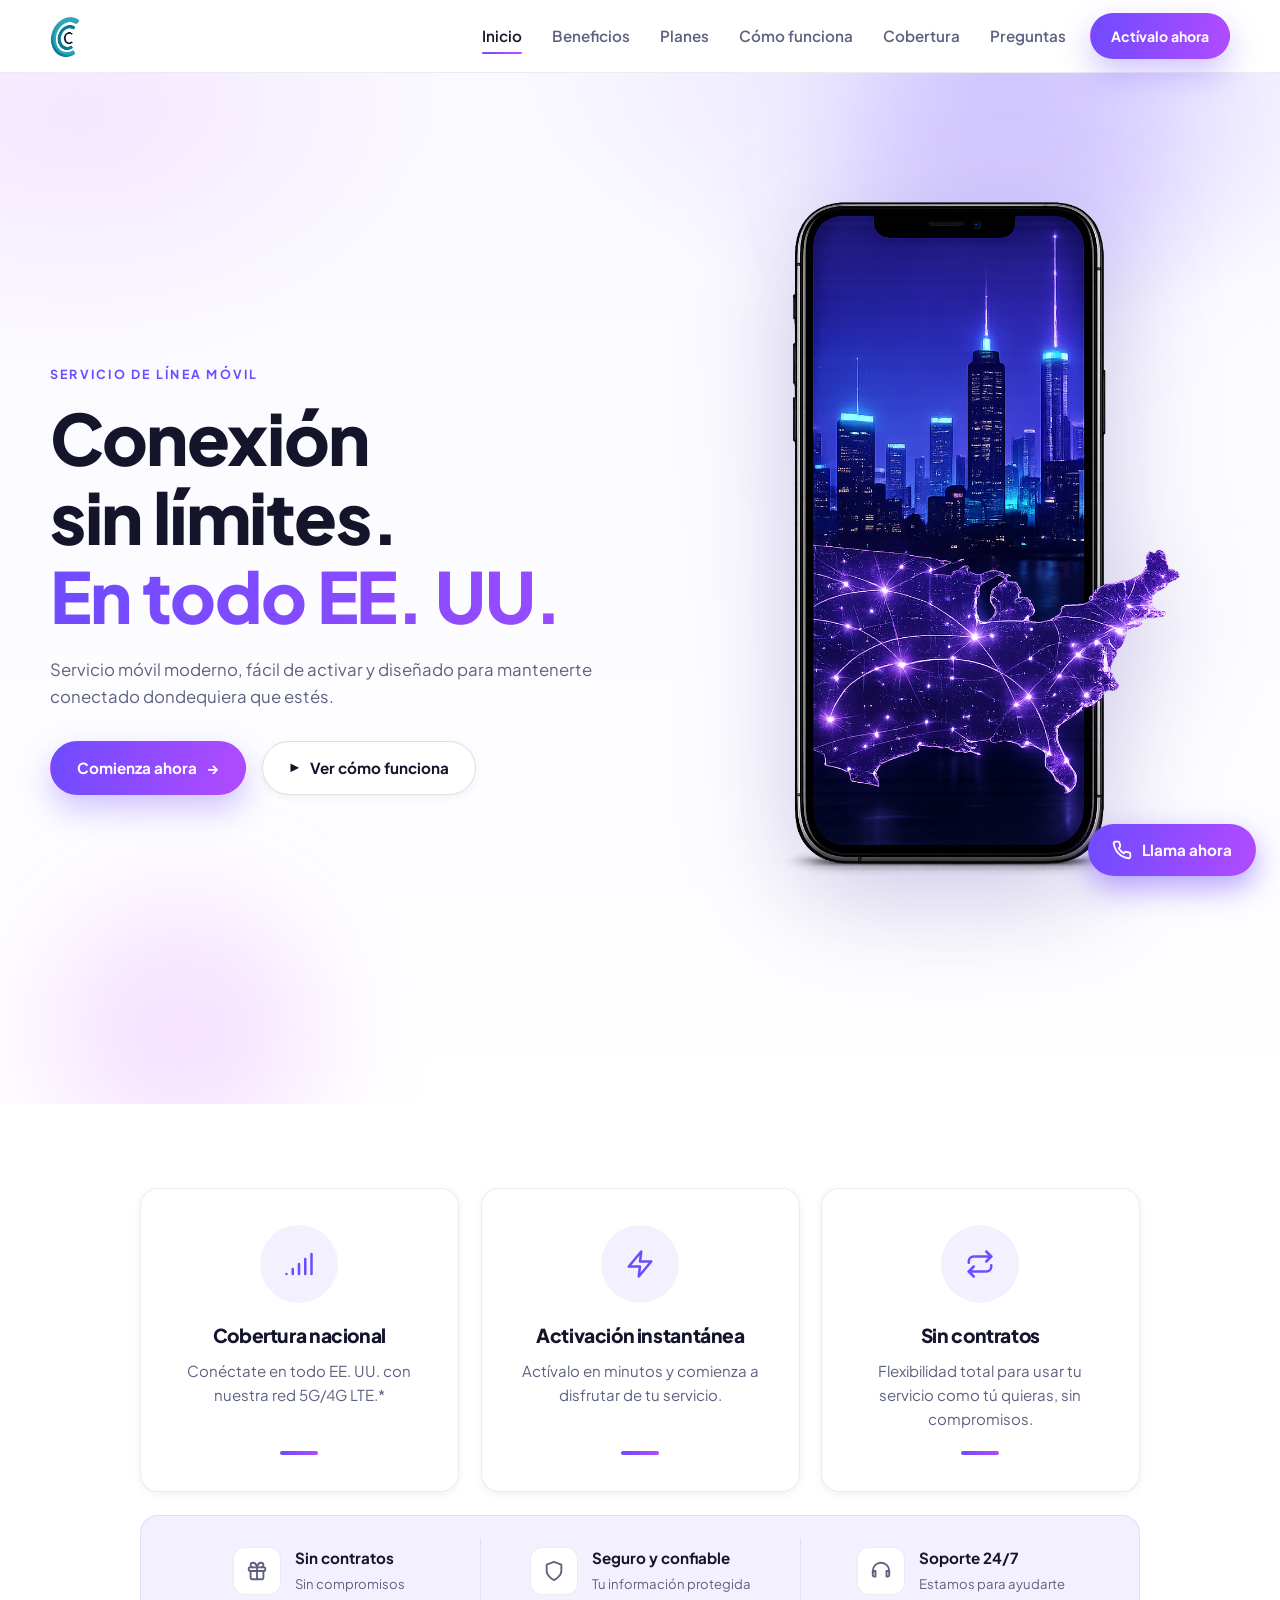
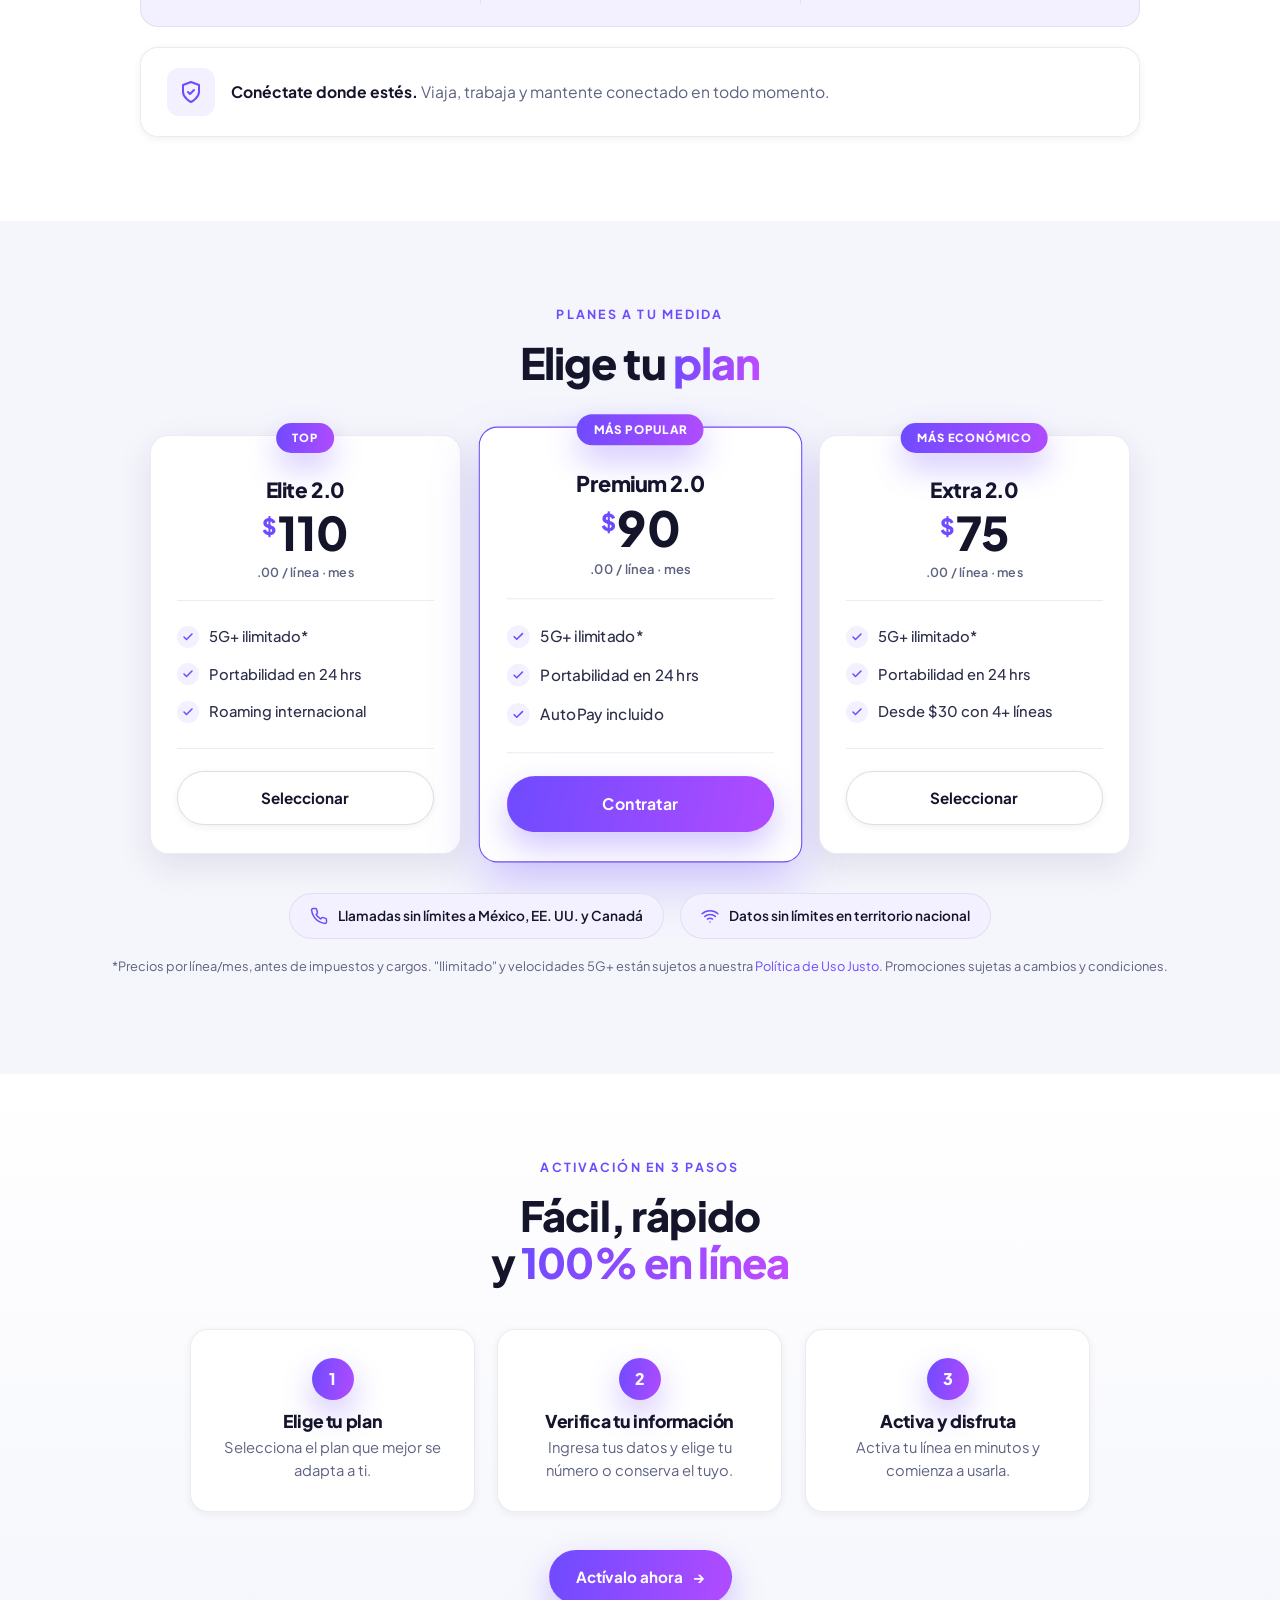
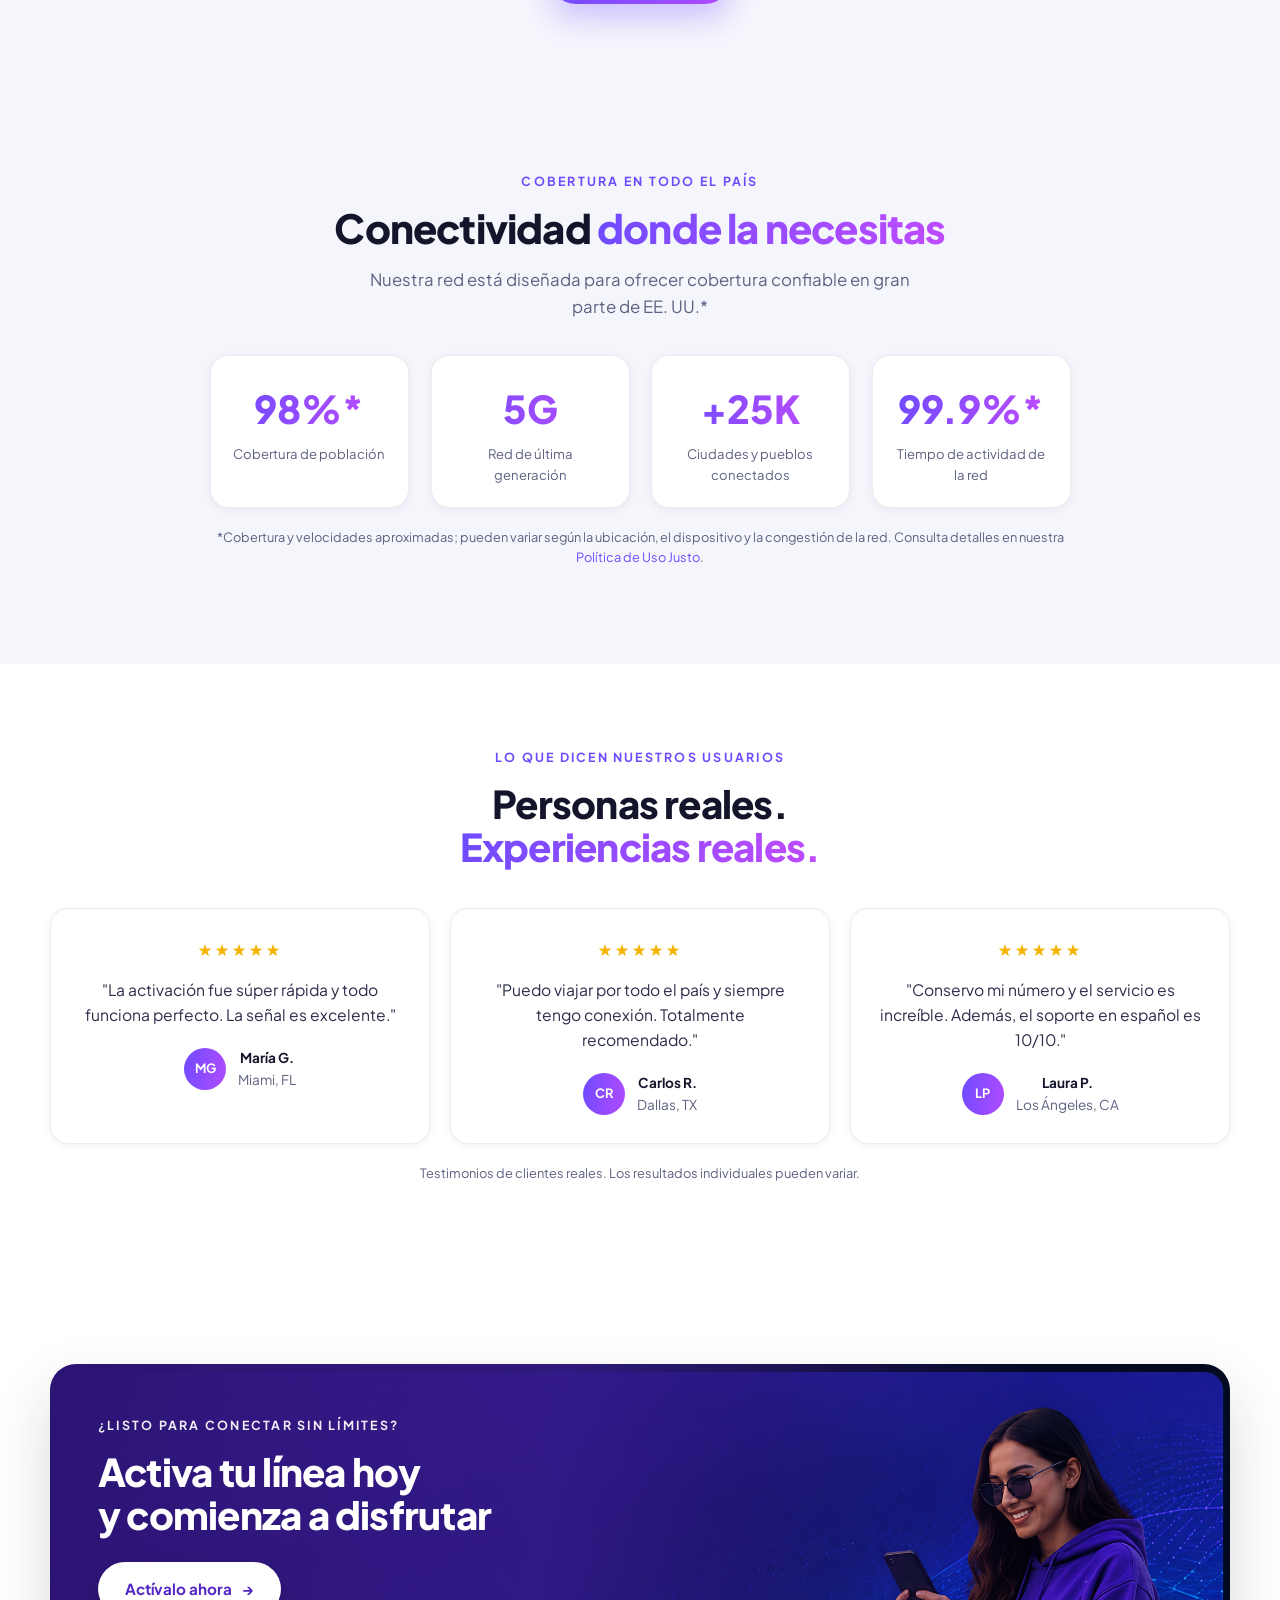
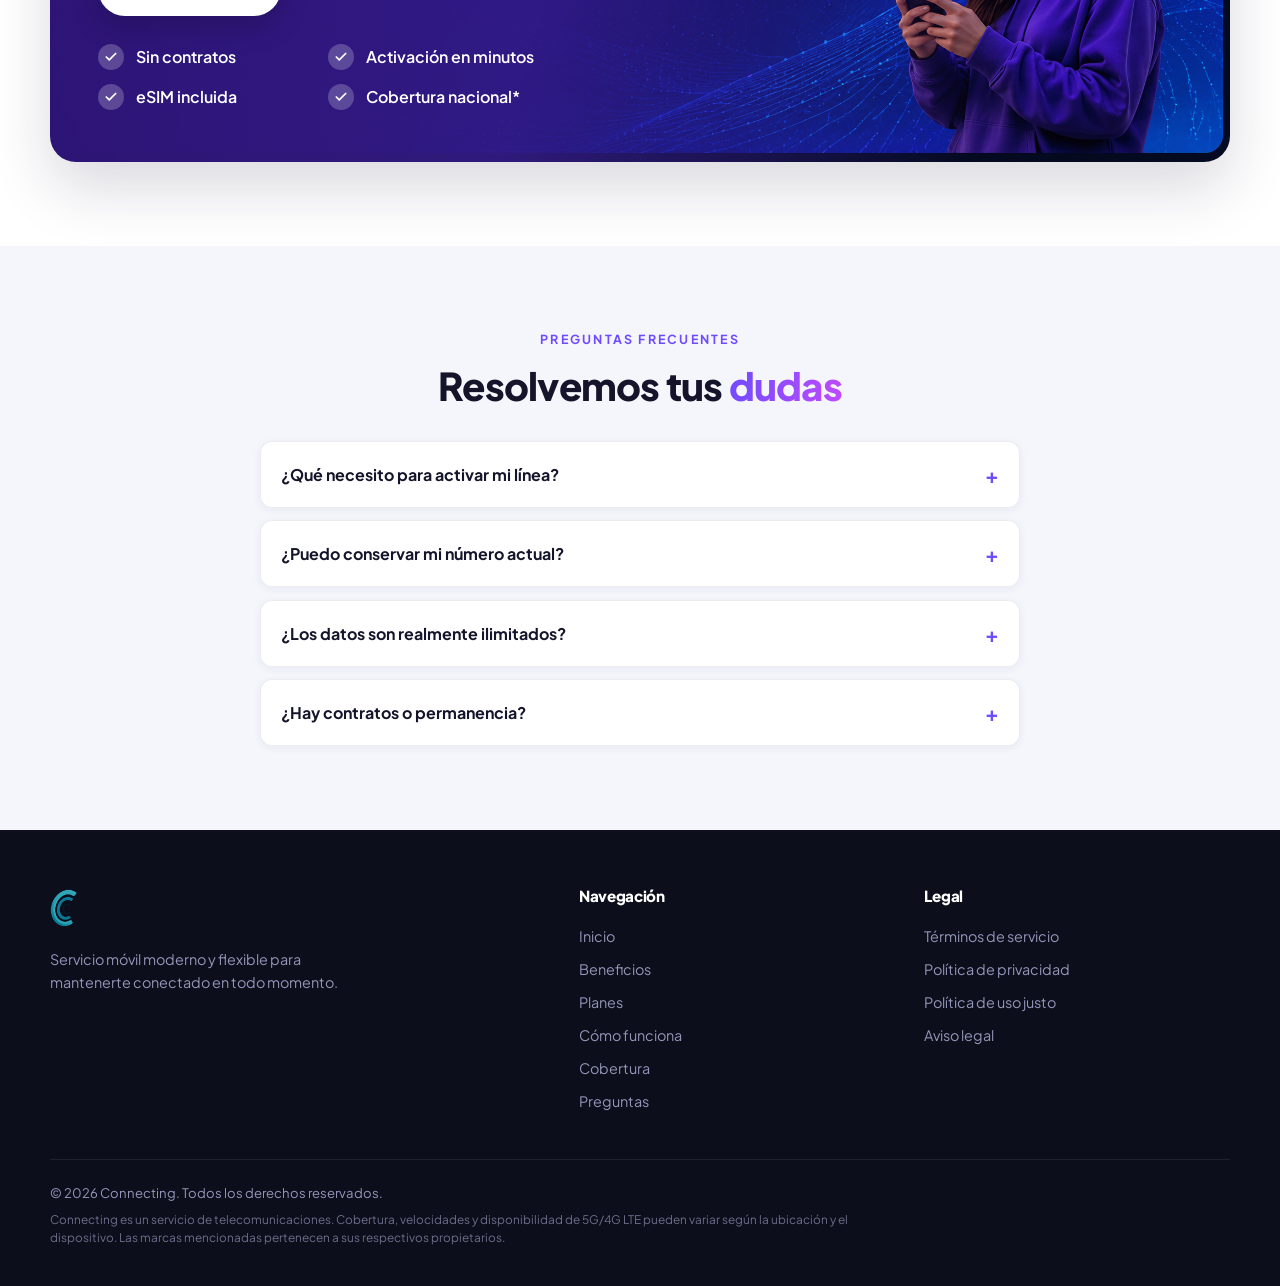
==== commit d175860a: "Marca: reemplaza icono de casa y texto CONNECTING por el logo (logo.png) en header y footer Co-Autho" ====
--- a/index.html
+++ b/index.html
@@ -22,13 +22,7 @@
   <header class="site-header" id="top">
     <div class="container nav-wrap">
       <a href="#top" class="brand" aria-label="Connecting - inicio">
-        <span class="brand-mark" aria-hidden="true">
-          <svg viewBox="0 0 24 24" width="26" height="26" fill="none" stroke="url(#g1)" stroke-width="2" stroke-linecap="round" stroke-linejoin="round">
-            <defs><linearGradient id="g1" x1="0" y1="0" x2="1" y2="1"><stop offset="0" stop-color="#7c5cff"/><stop offset="1" stop-color="#c04bff"/></linearGradient></defs>
-            <path d="M12 3 4 9v12h16V9z" /><path d="M9 21v-6h6v6" />
-          </svg>
-        </span>
-        <span class="brand-name">CONNECTING</span>
+        <img src="imagenes/logo.png" class="brand-logo" alt="Connecting" width="44" height="44" />
       </a>
 
       <nav class="main-nav" id="mainNav" aria-label="Navegación principal">
@@ -335,13 +329,7 @@
     <div class="container footer-grid">
       <div class="footer-brand">
         <a href="#top" class="brand">
-          <span class="brand-mark" aria-hidden="true">
-            <svg viewBox="0 0 24 24" width="22" height="22" fill="none" stroke="url(#g2)" stroke-width="2" stroke-linecap="round" stroke-linejoin="round">
-              <defs><linearGradient id="g2" x1="0" y1="0" x2="1" y2="1"><stop offset="0" stop-color="#7c5cff"/><stop offset="1" stop-color="#c04bff"/></linearGradient></defs>
-              <path d="M12 3 4 9v12h16V9z" /><path d="M9 21v-6h6v6" />
-            </svg>
-          </span>
-          <span class="brand-name">CONNECTING</span>
+          <img src="imagenes/logo.png" class="brand-logo footer-logo" alt="Connecting" width="40" height="40" />
         </a>
         <p>Servicio móvil moderno y flexible para mantenerte conectado en todo momento.</p>
       </div>
--- a/styles.css
+++ b/styles.css
@@ -95,6 +95,8 @@
 .site-header.scrolled { box-shadow: var(--shadow); background: rgba(255, 255, 255, 0.92); }
 .nav-wrap { display: flex; align-items: center; justify-content: space-between; height: 72px; gap: 24px; }
 .brand { display: inline-flex; align-items: center; gap: 10px; font-weight: 800; }
+.brand-logo { height: 44px; width: auto; display: block; }
+.footer-logo { height: 40px; }
 .brand-name { font-size: 1.15rem; letter-spacing: 0.04em; }
 .brand-mark { display: grid; place-items: center; width: 38px; height: 38px; border-radius: 11px; background: rgba(111, 75, 255, 0.10); border: 1px solid rgba(111, 75, 255, 0.22); }
 .main-nav { display: flex; gap: 30px; margin-left: auto; }
